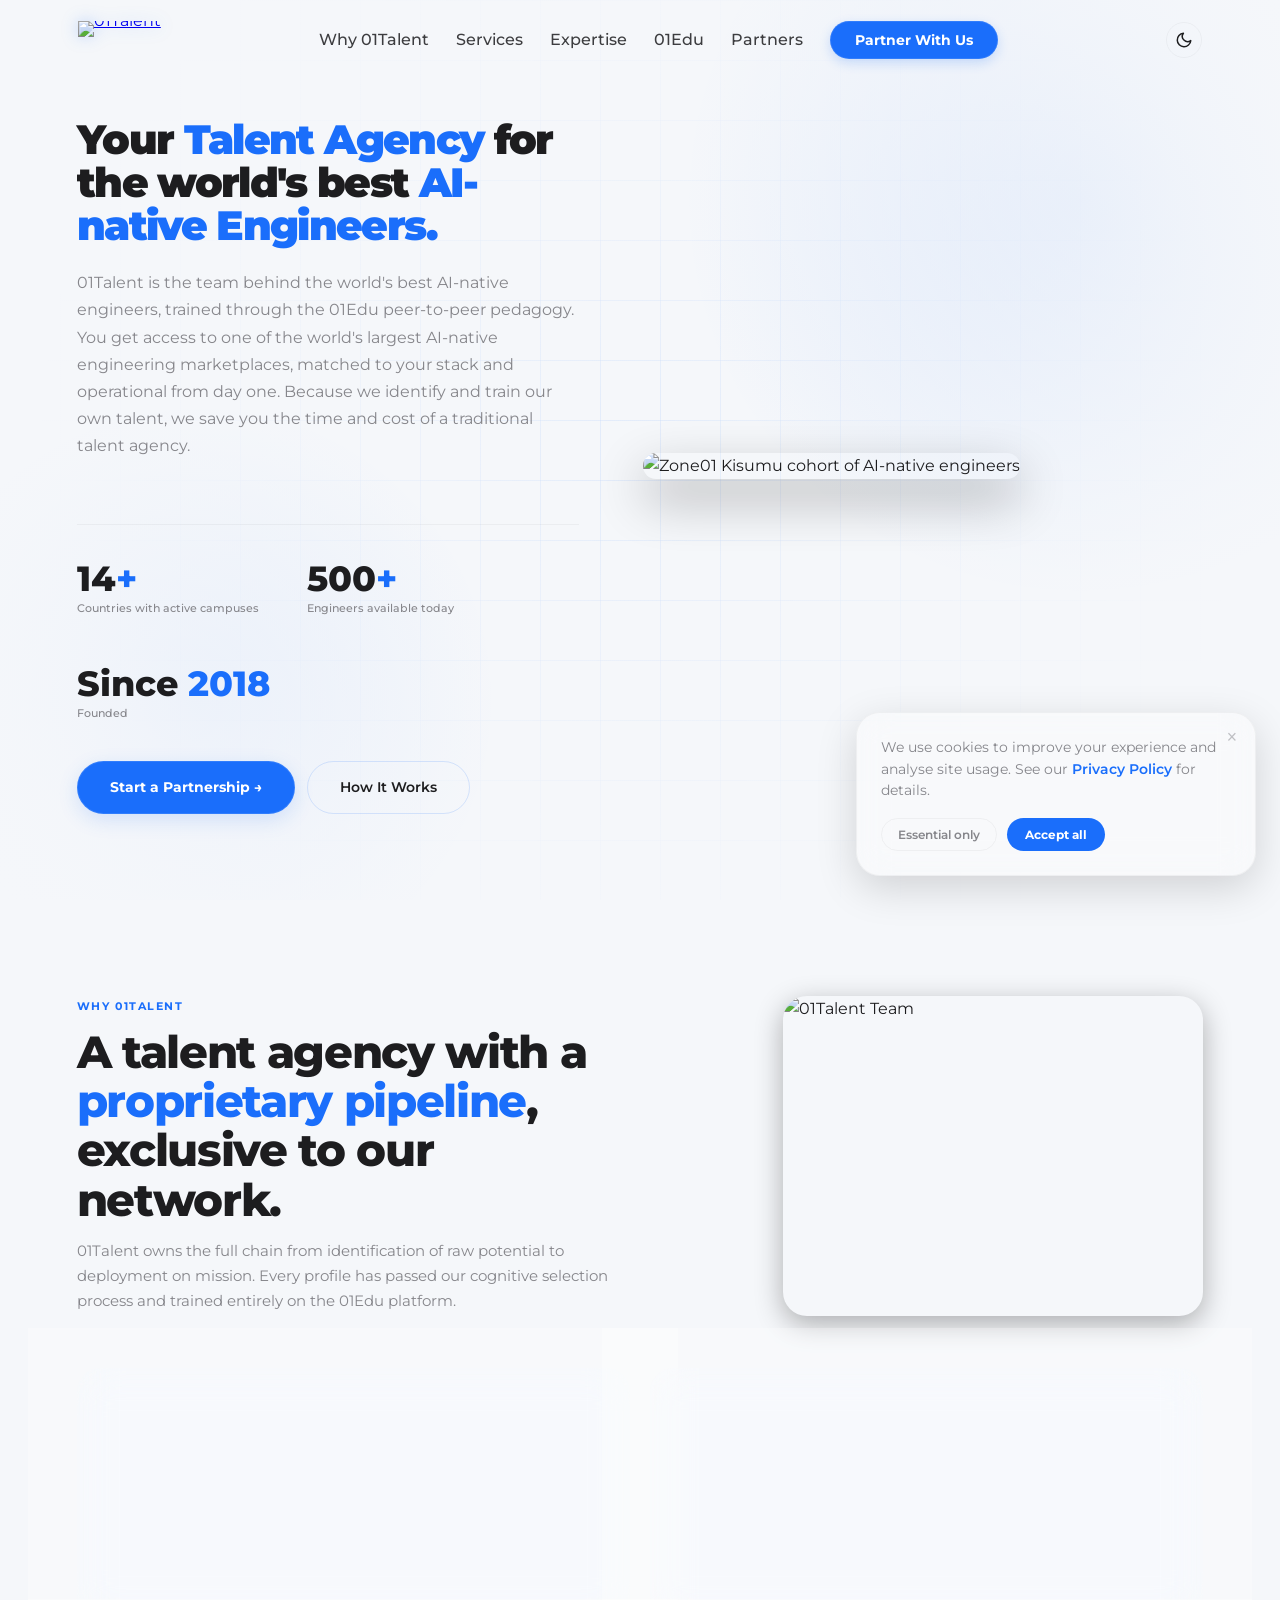
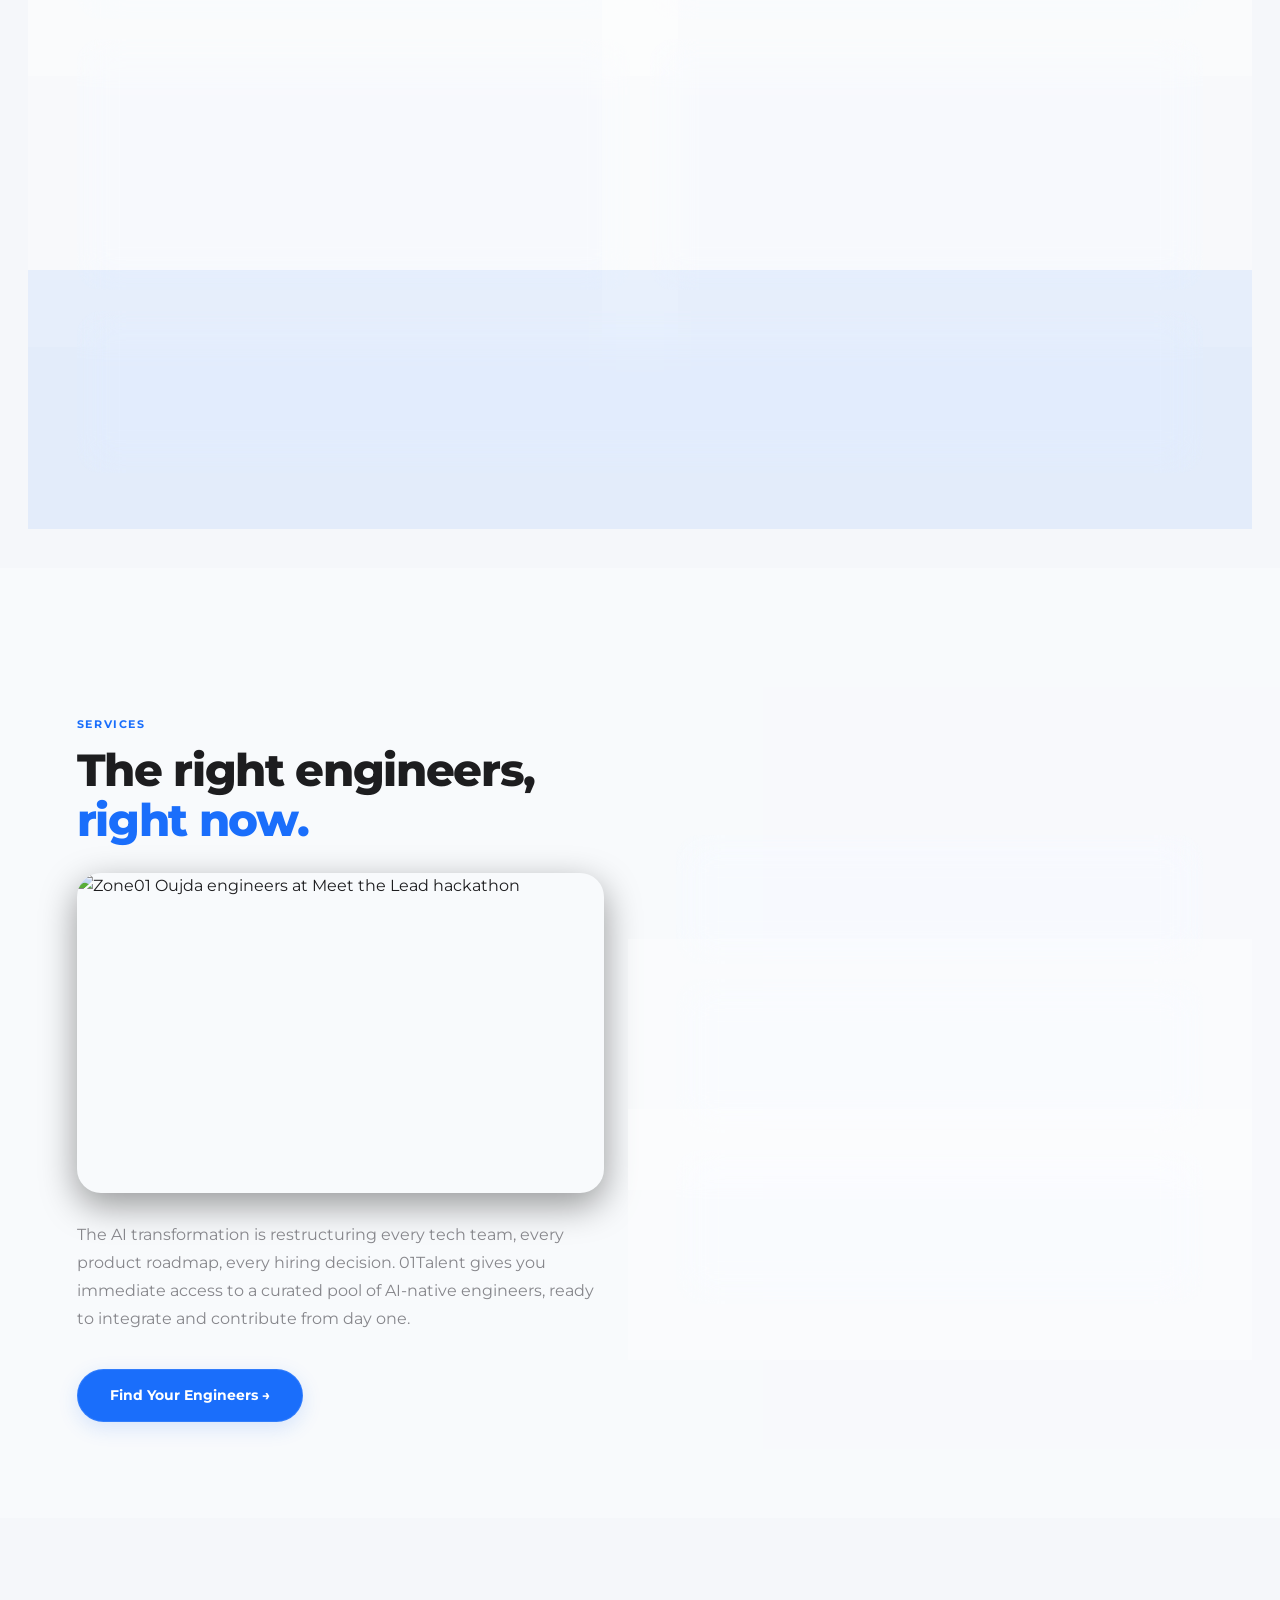
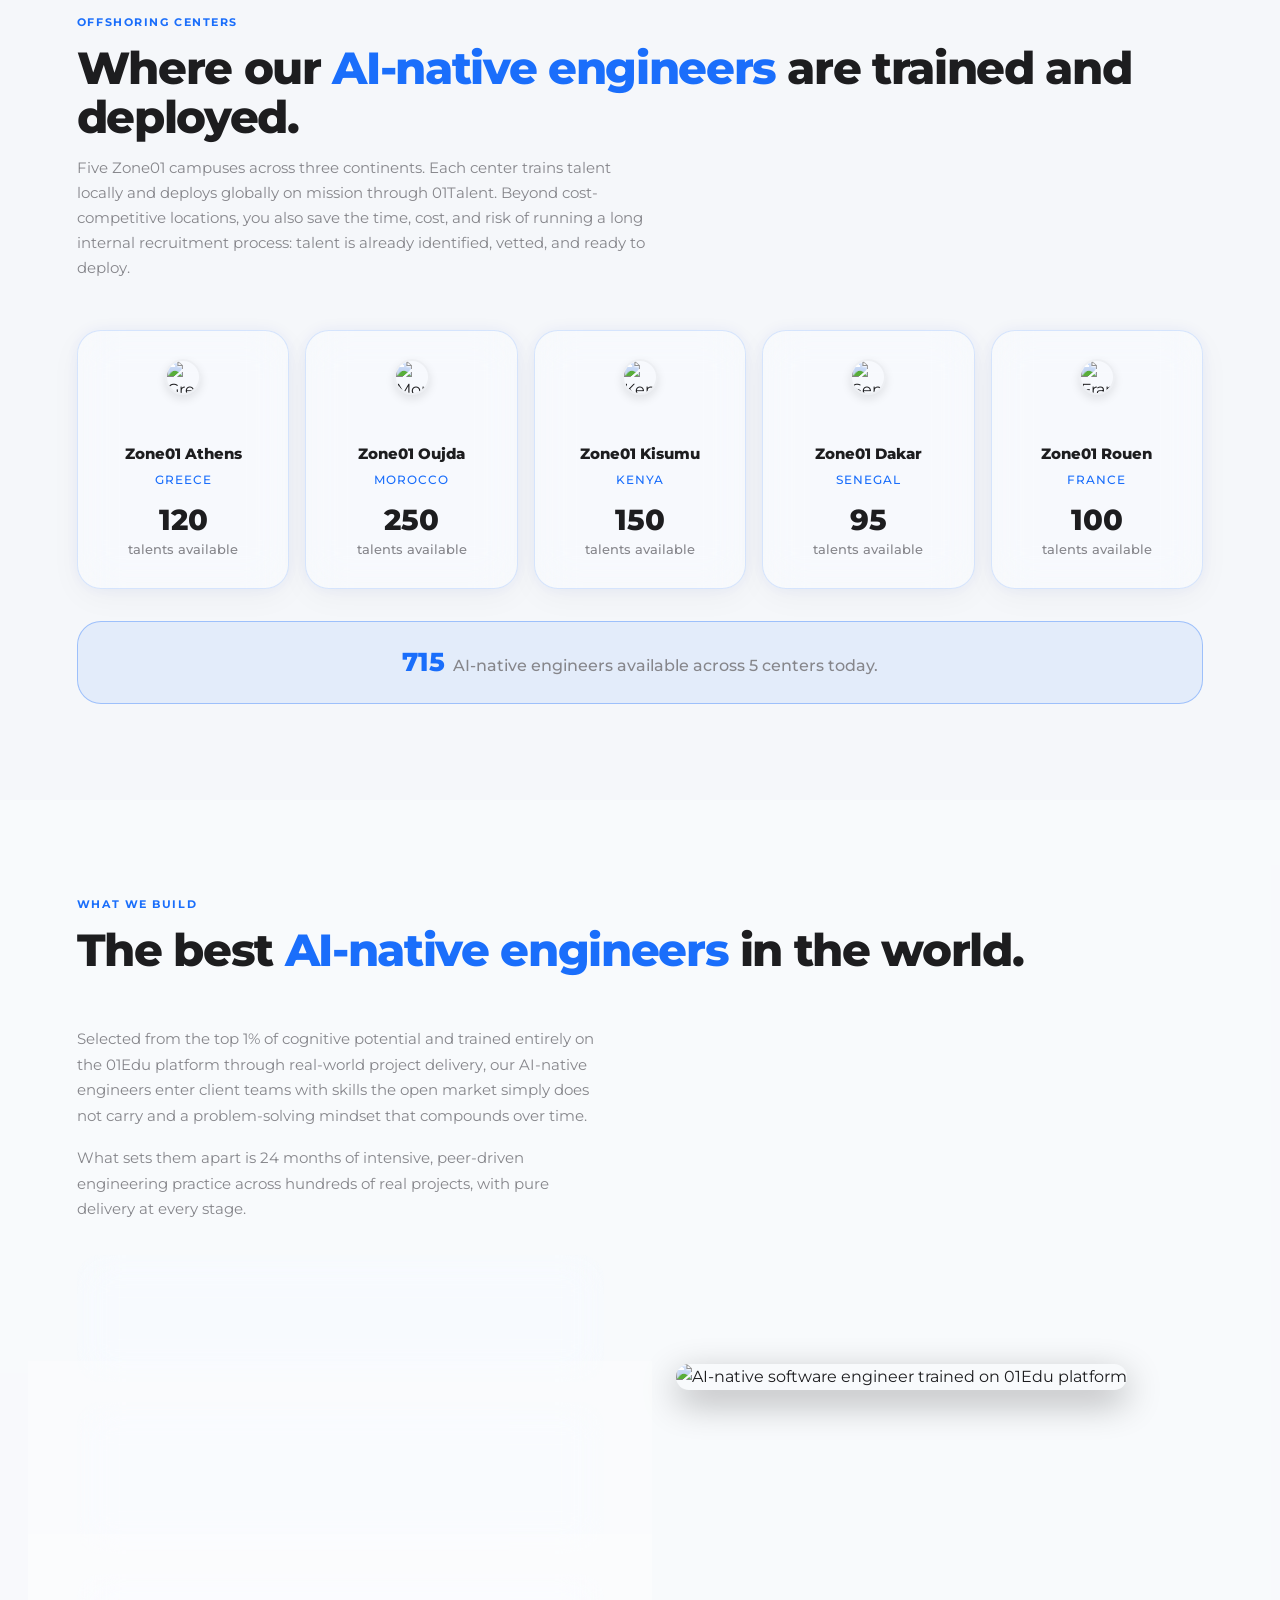
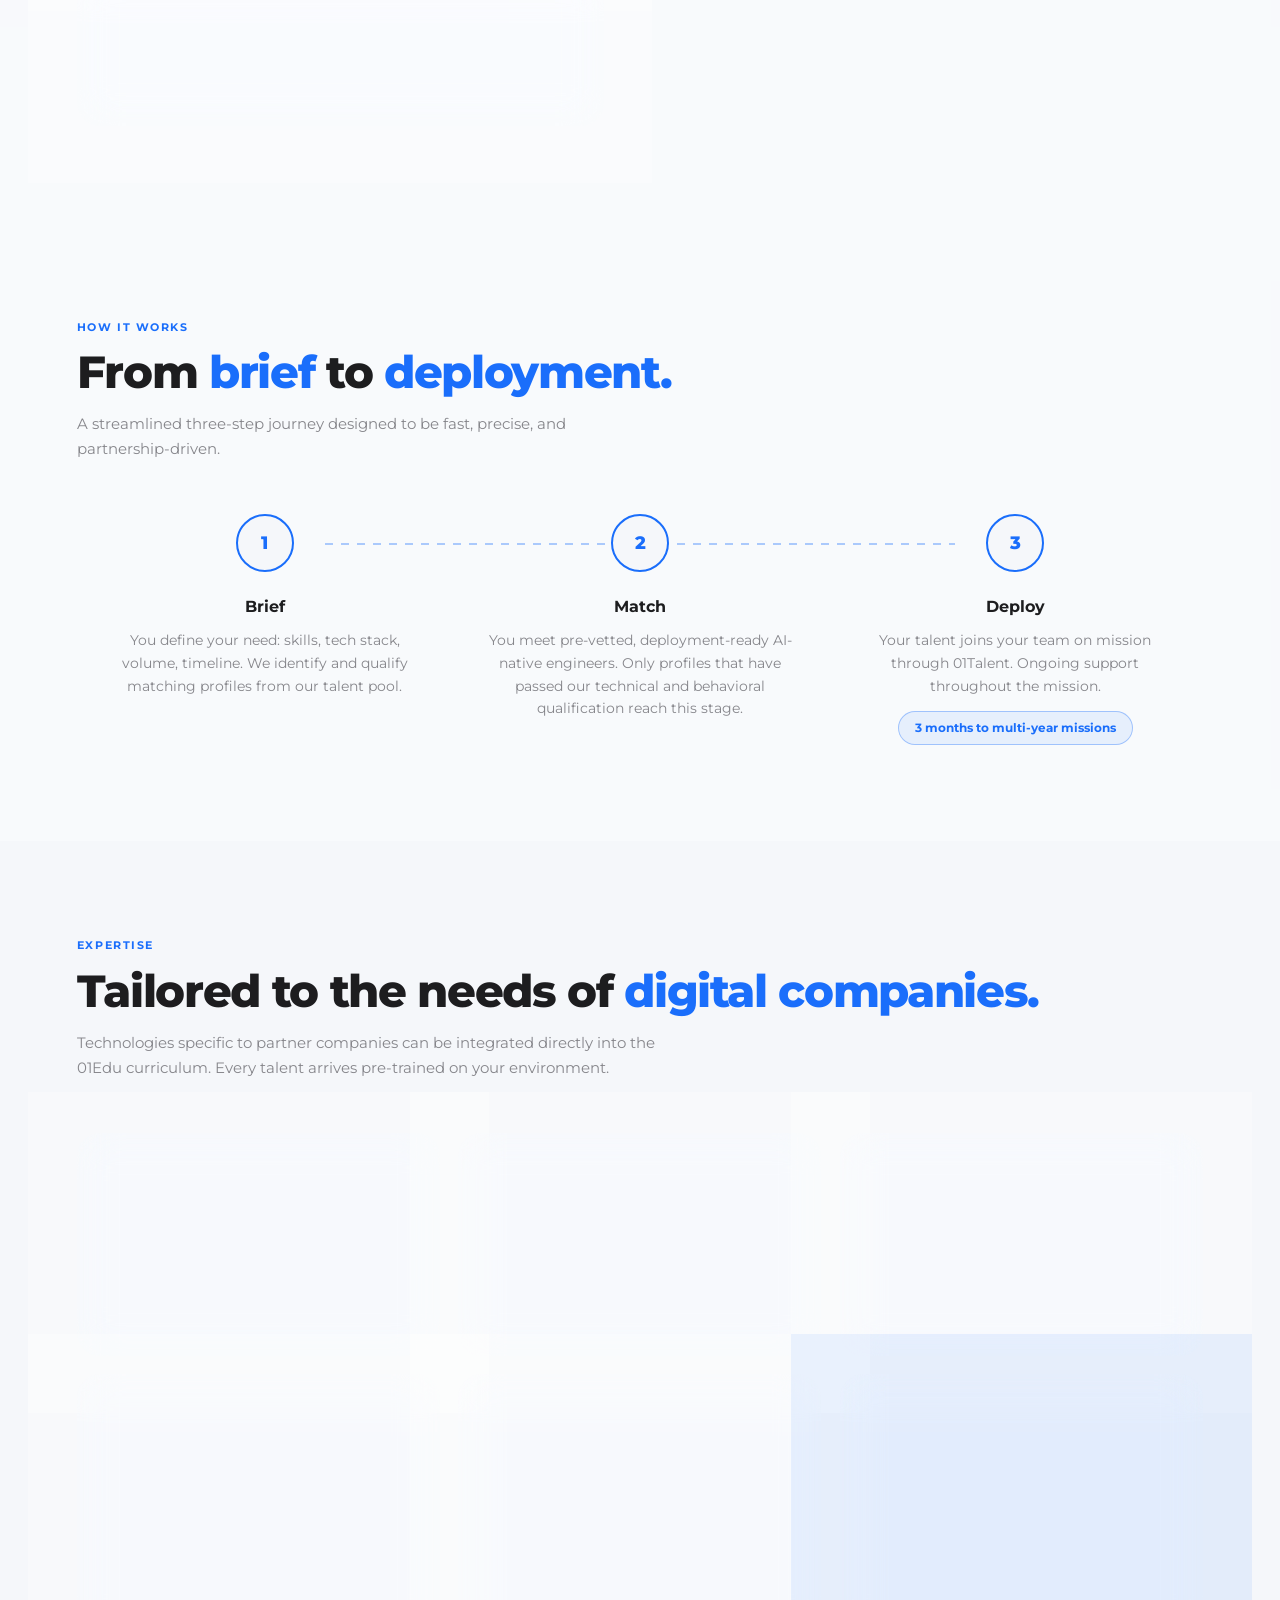
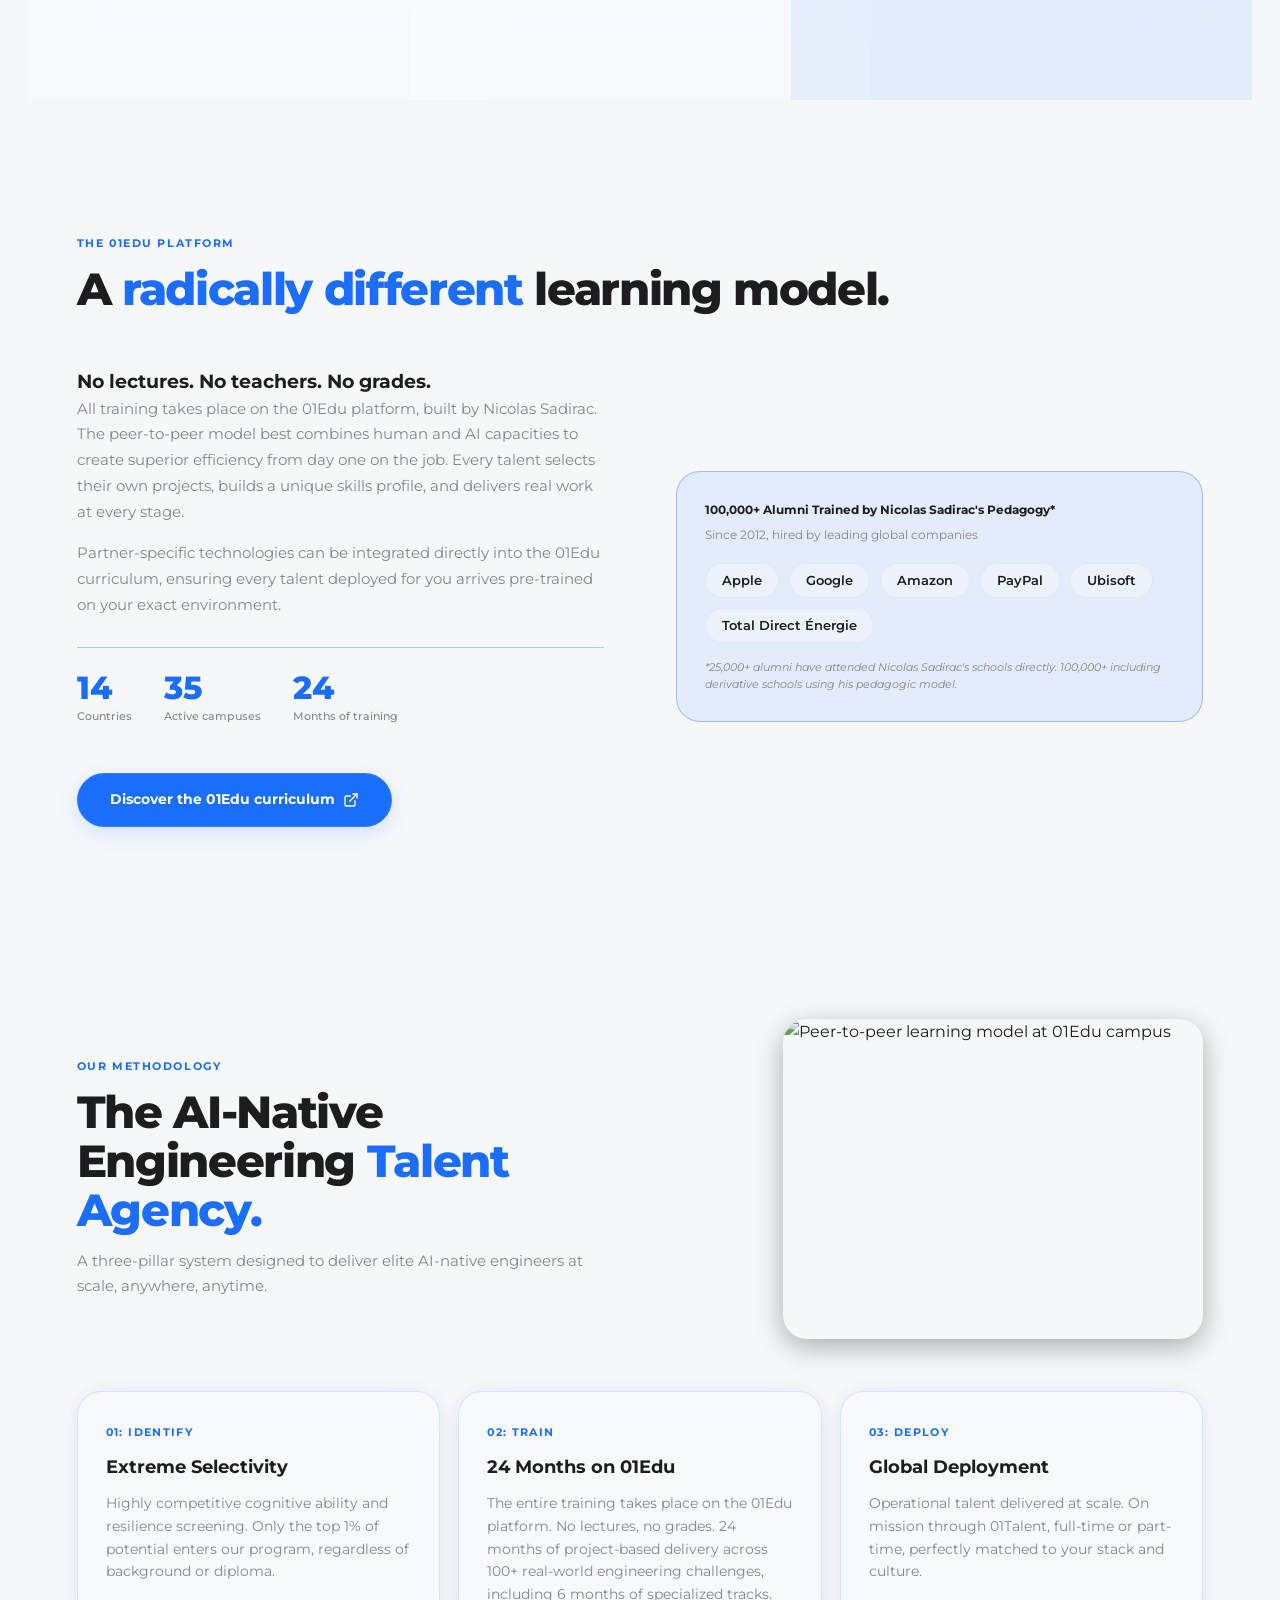
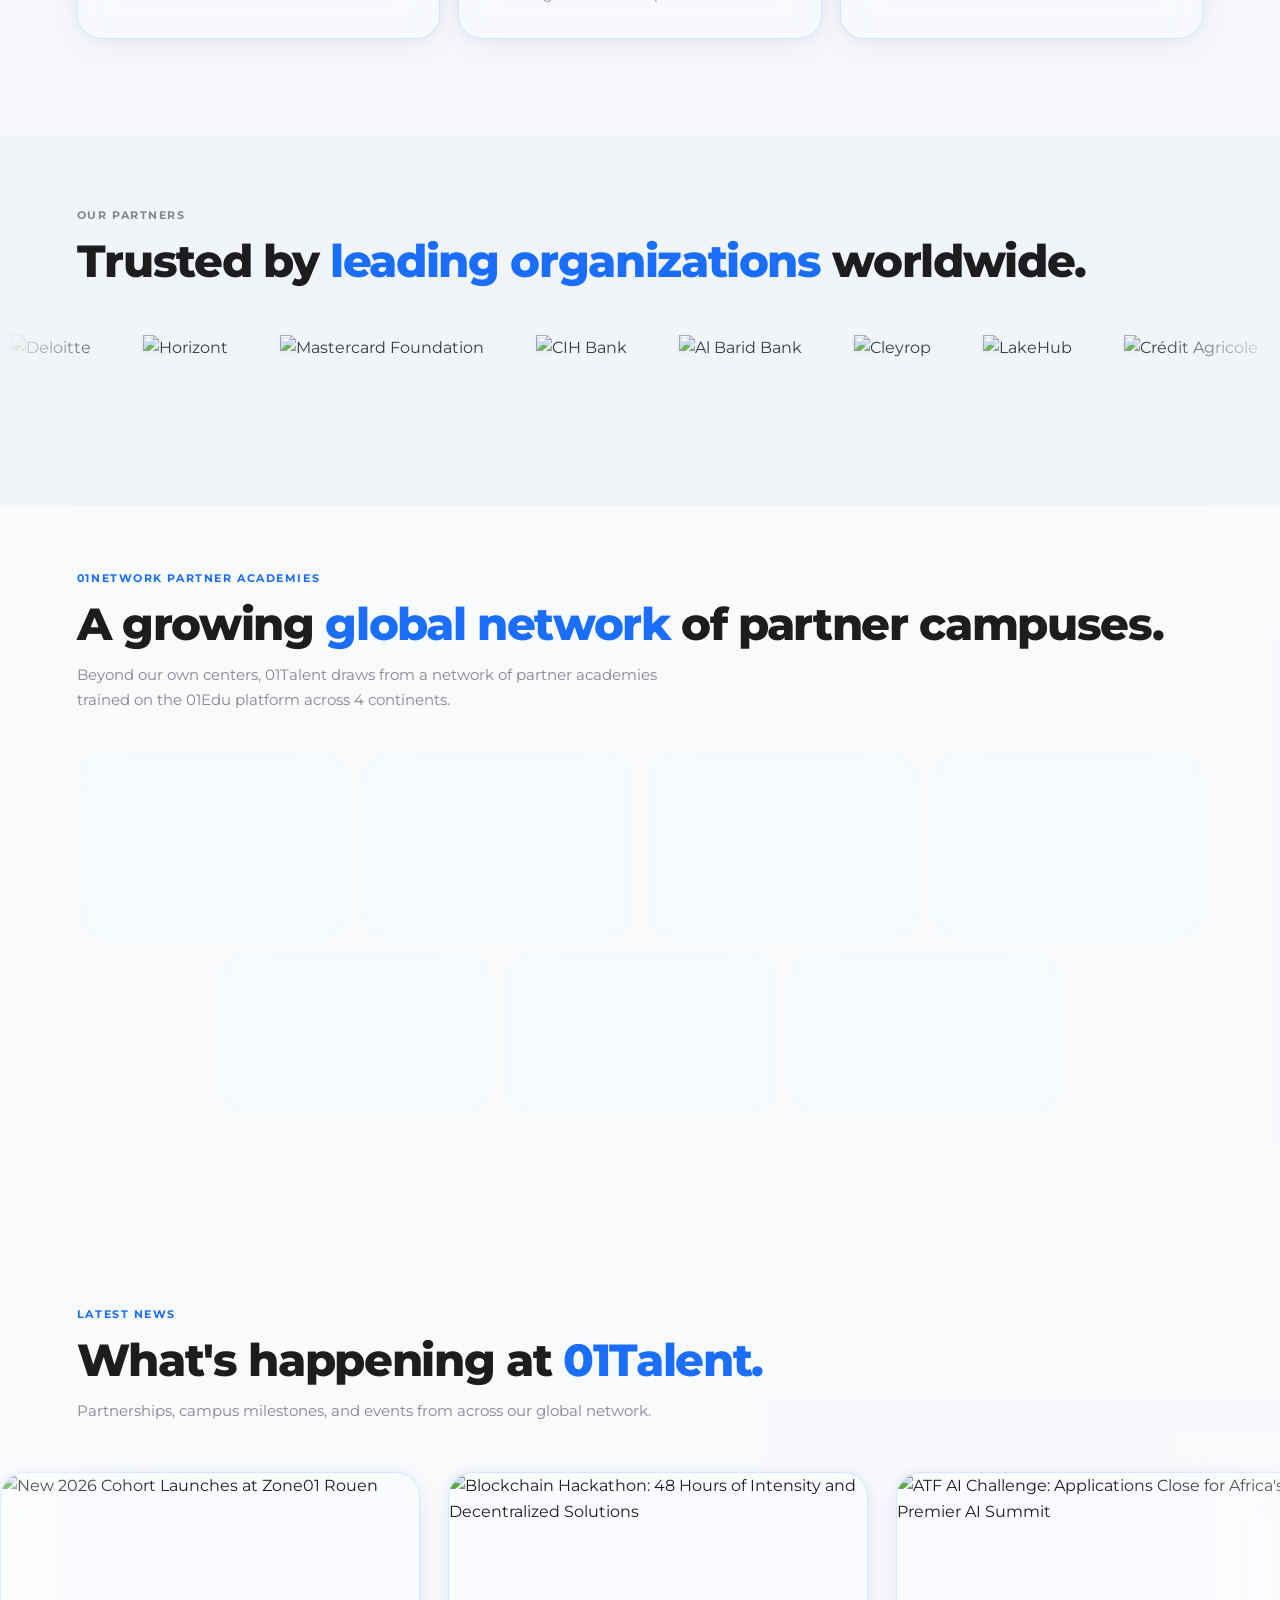
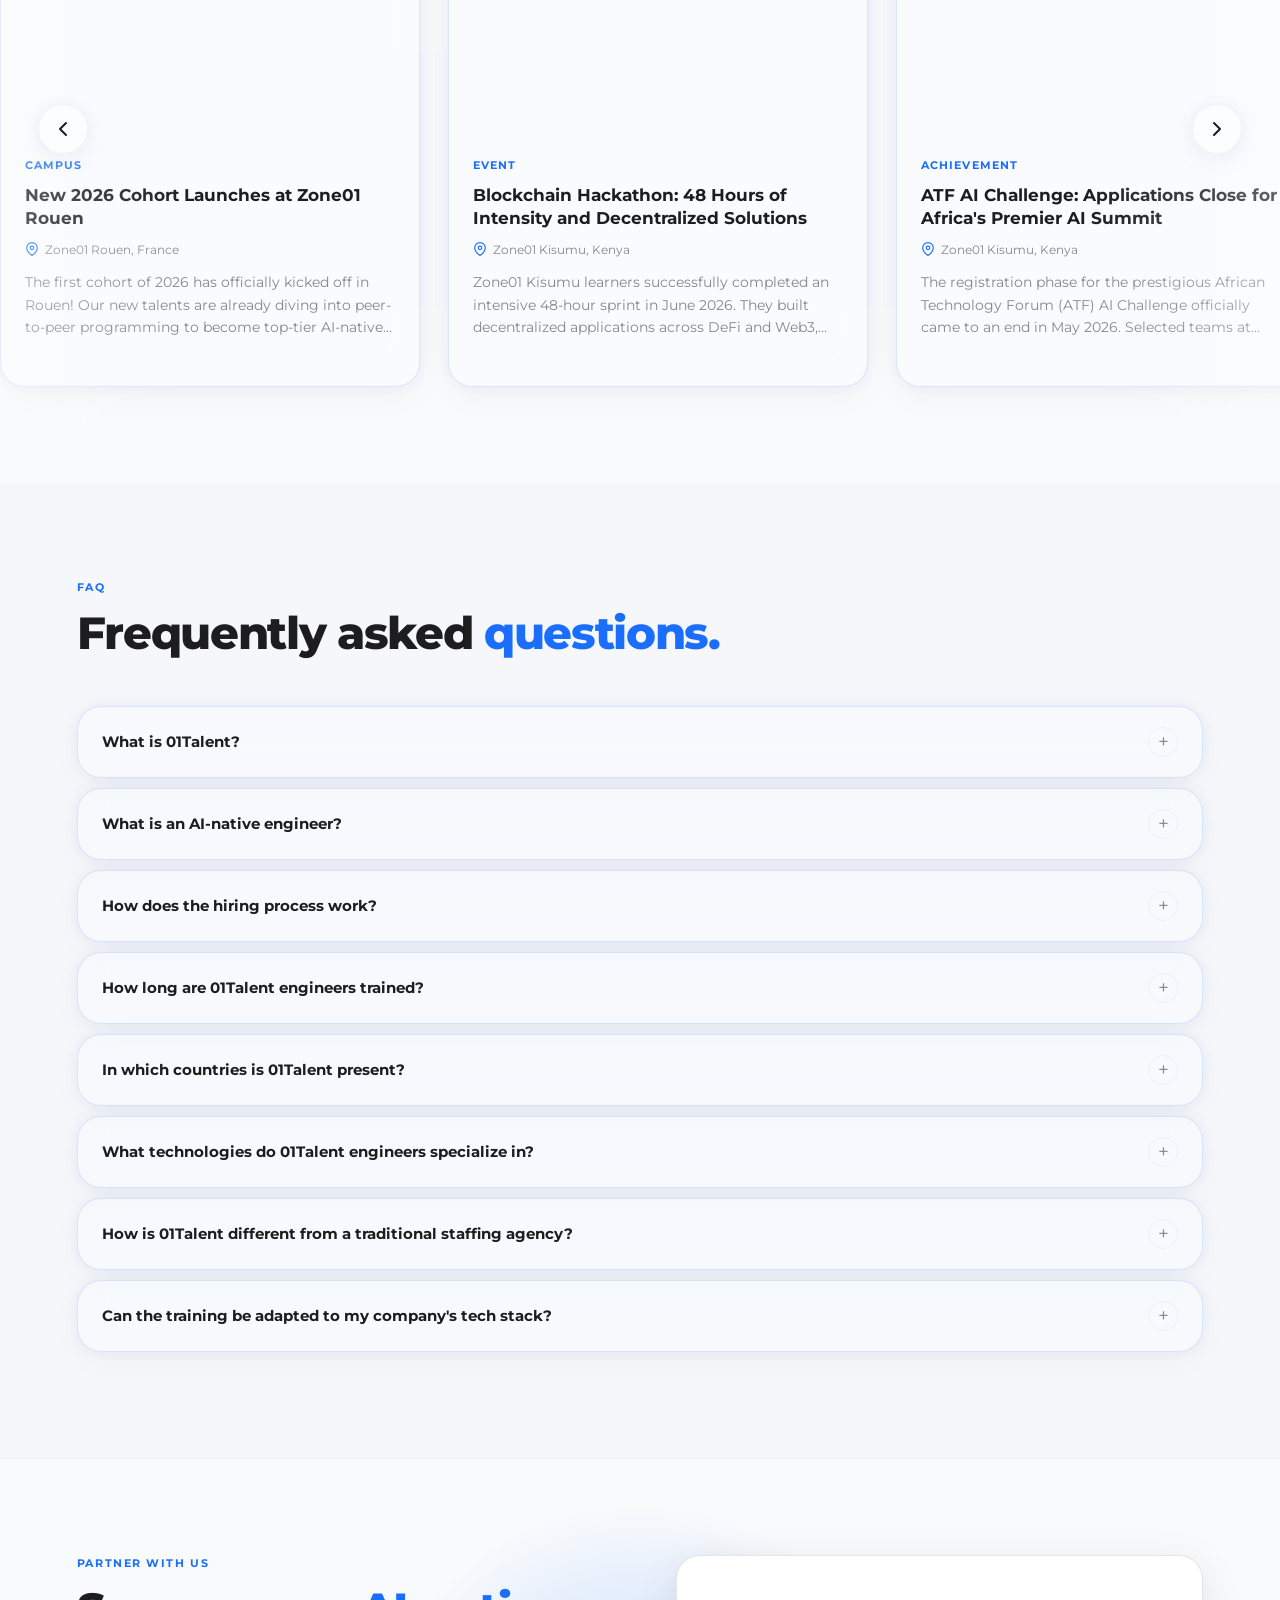
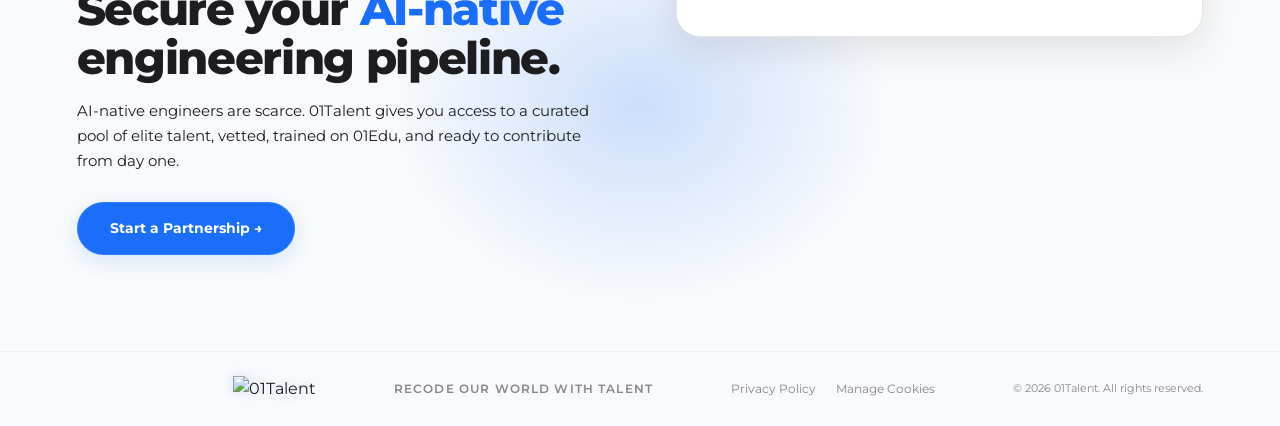
==== index.html @ dc7c4d06 "fix(codebase): ui improvements" ====
<!doctype html>
<html lang="en">
  <head>
    <meta charset="UTF-8" />
    <meta name="viewport" content="width=device-width, initial-scale=1.0" />
    <title>01Talent: International AI-Native Engineering Talent Agency</title>
    <link rel="dns-prefetch" href="https://fonts.googleapis.com" />
    <link rel="dns-prefetch" href="https://fonts.gstatic.com" />
    <link rel="dns-prefetch" href="https://cdn.jsdelivr.net" />
    <link rel="dns-prefetch" href="https://cdnjs.cloudflare.com" />

    <meta
      name="description"
      content="01Talent connects digital companies with the world's best AI-native engineers. Trained on 01Edu across 14+ countries, 500+ engineers available today. Hire top tech talent from day one."
    />
    <meta name="robots" content="index, follow" />

    <link rel="canonical" href="https://www.01talent.com/" />

    <link rel="icon" href="images/favicon/favicon.ico" sizes="any" />
    <link
      rel="icon"
      type="image/avif"
      href="images/favicon/favicon-32x32.avif"
    />
    <link
      rel="icon"
      type="image/webp"
      href="images/favicon/favicon-32x32.webp"
    />
    <link rel="icon" type="image/png" href="images/favicon/favicon-32x32.png" />
    <link rel="apple-touch-icon" href="images/favicon/apple-touch-icon.png" />

    <meta property="og:type" content="website" />
    <meta property="og:url" content="https://www.01talent.com/" />
    <meta
      property="og:title"
      content="01Talent: International AI-Native Engineering Talent Agency"
    />
    <meta
      property="og:description"
      content="Access a curated pool of 500+ AI-native engineers, trained on 01Edu across 14+ countries. Operational from day one."
    />
    <meta
      property="og:image"
      content="https://www.01talent.com/images/logo.png"
    />
    <meta property="og:image:width" content="1200" />
    <meta property="og:image:height" content="630" />
    <meta property="og:site_name" content="01Talent" />
    <meta property="og:locale" content="en_US" />

    <meta name="twitter:card" content="summary_large_image" />
    <meta
      name="twitter:title"
      content="01Talent: International AI-Native Engineering Talent Agency"
    />
    <meta
      name="twitter:description"
      content="Access a curated pool of 500+ AI-native engineers, trained on 01Edu across 14+ countries. Operational from day one."
    />
    <meta
      name="twitter:image"
      content="https://www.01talent.com/images/logo.png"
    />

    <script type="application/ld+json">
      {
        "@context": "https://schema.org",
        "@type": "Organization",
        "name": "01Talent",
        "url": "https://www.01talent.com",
        "logo": "https://www.01talent.com/images/logo.png",
        "description": "International talent agency and marketplace connecting digital companies with AI-native engineers trained on the 01Edu platform.",
        "foundingDate": "2018",
        "areaServed": "Worldwide",
        "sameAs": [],
        "offers": {
          "@type": "Service",
          "name": "AI-Native Engineering Talent",
          "description": "Hire vetted AI-native engineers across 14+ countries, available on mission and matched to your stack."
        }
      }
    </script>
    <link rel="preconnect" href="https://fonts.googleapis.com" />
    <link
      href="https://fonts.googleapis.com/css2?family=Montserrat:wght@300;400;500;600;700;800;900&display=swap"
      rel="stylesheet"
    />

    <link rel="stylesheet" href="css/main.css" />

    <script
      charset="utf-8"
      type="text/javascript"
      src="//js-eu1.hsforms.net/forms/embed/v2.js"
      defer
    ></script>

    <script src="js/main.js" defer></script>
    <script>
      (function () {
        const theme = localStorage.getItem("theme") || "light";
        document.documentElement.setAttribute("data-theme", theme);
      })();
    </script>
  </head>
  <body id="top">
    <nav>
      <div class="logo">
        <a href="#top">
          <picture class="logo-light">
            <source srcset="images/logo.avif" type="image/avif" />
            <source srcset="images/logo.webp" type="image/webp" />
            <img src="images/logo.png" alt="01Talent" data-no-lightbox />
          </picture>
          <picture class="logo-dark">
            <source srcset="images/logo_white.avif" type="image/avif" />
            <source srcset="images/logo_white.webp" type="image/webp" />
            <img src="images/logo_white.png" alt="01Talent" data-no-lightbox />
          </picture>
        </a>
      </div>
      <ul>
        <li><a href="#why">Why 01Talent</a></li>
        <li><a href="#hire">Services</a></li>
        <li><a href="#expertise">Expertise</a></li>
        <li><a href="#platform">01Edu</a></li>
        <li><a href="#partners">Partners</a></li>
        <li><a href="#cta" class="nav-cta">Partner With Us</a></li>
      </ul>
      <div class="nav-controls">
        <button
          id="themeToggle"
          class="theme-toggle"
          aria-label="Toggle dark mode"
        >
          <svg
            class="moon-icon"
            viewBox="0 0 24 24"
            fill="none"
            stroke="currentColor"
            stroke-width="2"
            stroke-linecap="round"
            stroke-linejoin="round"
          >
            <path d="M21 12.79A9 9 0 1 1 11.21 3 7 7 0 0 0 21 12.79z"></path>
          </svg>
          <svg
            class="sun-icon"
            viewBox="0 0 24 24"
            fill="none"
            stroke="currentColor"
            stroke-width="2"
            stroke-linecap="round"
            stroke-linejoin="round"
          >
            <circle cx="12" cy="12" r="5"></circle>
            <line x1="12" y1="1" x2="12" y2="3"></line>
            <line x1="12" y1="21" x2="12" y2="23"></line>
            <line x1="4.22" y1="4.22" x2="5.64" y2="5.64"></line>
            <line x1="18.36" y1="18.36" x2="19.78" y2="19.78"></line>
            <line x1="1" y1="12" x2="3" y2="12"></line>
            <line x1="21" y1="12" x2="23" y2="12"></line>
            <line x1="4.22" y1="19.78" x2="5.64" y2="18.36"></line>
            <line x1="18.36" y1="5.64" x2="19.78" y2="4.22"></line>
          </svg>
        </button>
        <button
          class="hamburger"
          id="hamburger"
          aria-label="Menu"
          aria-expanded="false"
        >
          <span></span><span></span><span></span>
        </button>
      </div>
    </nav>

    <div class="mobile-menu" id="mobileMenu">
      <a href="#why" class="mobile-link">Why 01Talent</a>
      <a href="#hire" class="mobile-link">Services</a>
      <a href="#expertise" class="mobile-link">Expertise</a>
      <a href="#platform" class="mobile-link">01Edu</a>
      <a href="#partners" class="mobile-link">Partners</a>
      <a href="#cta" class="nav-cta mobile-link">Partner With Us</a>
    </div>

    <section id="hero">
      <div class="hero-grid"></div>
      <div class="hero-blob"></div>
      <div class="hero-blob-2"></div>
      <div class="hero-inner">
        <div class="hero-text">
          <h1 class="marketplace-headline">
            Your <em>Talent Agency</em> for the world's best
            <em>AI-native Engineers.</em>
          </h1>
          <div class="hero-photo-mobile">
            <picture>
              <source srcset="images/hero-kisumu.avif" type="image/avif" />
              <source srcset="images/hero-kisumu.webp" type="image/webp" />
              <img
                src="images/hero-kisumu.jpg"
                alt="Zone01 Kisumu cohort of AI-native engineers"
              />
            </picture>
          </div>
          <p class="hero-sub">
            01Talent is the team behind the world's best AI-native engineers,
            trained through the 01Edu peer-to-peer pedagogy. You get access to
            one of the world's largest AI-native engineering marketplaces,
            matched to your stack and operational from day one. Because we
            identify and train our own talent, we save you the time and cost of
            a traditional talent agency.
          </p>
          <div class="hero-stats">
            <div>
              <div class="stat-num">14<span>+</span></div>
              <div class="stat-label">Countries with active campuses</div>
            </div>
            <div>
              <div class="stat-num">500<span>+</span></div>
              <div class="stat-label">Engineers available today</div>
            </div>
            <div>
              <div class="stat-num">Since <span>2018</span></div>
              <div class="stat-label">Founded</div>
            </div>
          </div>
          <div class="hero-actions">
            <a href="#cta" class="btn-primary">Start a Partnership →</a>
            <a href="#methodology" class="btn-ghost">How It Works</a>
          </div>
        </div>
        <div class="hero-photo-wrap">
          <picture>
            <source srcset="images/hero-kisumu.avif" type="image/avif" />
            <source srcset="images/hero-kisumu.webp" type="image/webp" />
            <img
              src="images/hero-kisumu.jpg"
              alt="Zone01 Kisumu cohort of AI-native engineers"
            />
          </picture>
        </div>
      </div>
    </section>

    <section id="why">
      <div class="why-intro">
        <div class="why-intro-text">
          <div class="section-label">Why 01Talent</div>
          <h2>
            A talent agency with a <em>proprietary pipeline</em>, exclusive to
            our network.
          </h2>
          <p class="section-sub">
            01Talent owns the full chain from identification of raw potential to
            deployment on mission. Every profile has passed our cognitive
            selection process and trained entirely on the 01Edu platform.
          </p>
        </div>
        <picture>
          <source srcset="images/team-photo.avif" type="image/avif" />
          <source srcset="images/team-photo.webp" type="image/webp" />
          <img src="images/team-photo.jpg" alt="01Talent Team" />
        </picture>
      </div>
      <div class="why-grid reveal">
        <div class="card">
          <div class="why-num">01</div>
          <div class="card-title">An Exclusive Talent Pool</div>
          <div class="card-desc">
            Our AI-native engineers are selected, trained on 01Edu, and deployed
            through 01Talent. You access profiles that the open market simply
            cannot provide.
          </div>
        </div>
        <div class="card">
          <div class="why-num">02</div>
          <div class="card-title">Selection That Outperforms Credentials</div>
          <div class="card-desc">
            Built on 01Edu's cognitive selection model, we identify top
            potential regardless of academic background. The result is a pool of
            AI-native engineers overlooked by traditional hiring and now among
            the best in their field.
          </div>
        </div>
        <div class="card">
          <div class="why-num">03</div>
          <div class="card-title">Global Reach, Immediate Availability</div>
          <div class="card-desc">
            Access to one of the world's largest AI-native engineering
            marketplaces: 500+ engineers available across 14+ countries.
            Full-time or part-time, on mission through 01Talent, matched to your
            specific stack and organizational goals.
          </div>
        </div>
        <div class="card">
          <div class="why-num">04</div>
          <div class="card-title">Zero Ramp-Up Time</div>
          <div class="card-desc">
            Every talent arrives deployment-ready with 24 months of hands-on
            engineering experience, built entirely on 01Edu. Your teams are
            reinforced immediately with professionals who deliver from day one.
          </div>
        </div>
        <div class="card card-highlight why-card-5">
          <div class="why-num">05</div>
          <div class="why-card-text">
            <div class="card-title">A Human Talent Manager by Your Side</div>
            <div class="card-desc">
              Every engineer on mission is coached and followed by a dedicated,
              human Talent Manager, who supports their career progression and
              performance throughout the engagement. That ongoing relationship
              is what guarantees professionalism on your team.
            </div>
          </div>
        </div>
      </div>
    </section>

    <section id="hire">
      <div class="hire-inner reveal">
        <div>
          <div class="section-label">Services</div>
          <h2>The right engineers, <em>right now.</em></h2>
          <picture>
            <source srcset="images/hackathon-oujda.avif" type="image/avif" />
            <source srcset="images/hackathon-oujda.webp" type="image/webp" />
            <img
              src="images/hackathon-oujda.jpg"
              alt="Zone01 Oujda engineers at Meet the Lead hackathon"
              loading="lazy"
            />
          </picture>
          <p class="hire-lead">
            The AI transformation is restructuring every tech team, every
            product roadmap, every hiring decision. 01Talent gives you immediate
            access to a curated pool of AI-native engineers, ready to integrate
            and contribute from day one.
          </p>
          <a href="#cta" class="btn-primary">Find Your Engineers →</a>
        </div>
        <div class="scenario-grid">
          <div class="scenario">
            <div class="scenario-dot"></div>
            <div class="scenario-text">
              <strong>Reinforce an Existing Team</strong
              ><span
                >You need specific AI-native profiles to accelerate a product or
                close a skill gap. We match and deploy the right talent within
                days.</span
              >
            </div>
          </div>
          <div class="scenario">
            <div class="scenario-dot"></div>
            <div class="scenario-text">
              <strong>Build a New Capability</strong
              ><span
                >You are entering a new technical domain: AI, blockchain, data
                infrastructure. We provide engineers who have already built in
                that space.</span
              >
            </div>
          </div>
          <div class="scenario">
            <div class="scenario-dot"></div>
            <div class="scenario-text">
              <strong>Scale on Demand</strong
              ><span
                >Your roadmap grows faster than your headcount. We supply vetted
                AI-native engineers on flexible missions so you scale with speed
                and flexibility.</span
              >
            </div>
          </div>
        </div>
      </div>
    </section>

    <section id="centers">
      <div class="section-label">Offshoring Centers</div>
      <h2>Where our <em>AI-native engineers</em> are trained and deployed.</h2>
      <p class="section-sub">
        Five Zone01 campuses across three continents. Each center trains talent
        locally and deploys globally on mission through 01Talent. Beyond
        cost-competitive locations, you also save the time, cost, and risk of
        running a long internal recruitment process: talent is already
        identified, vetted, and ready to deploy.
      </p>
      <div class="centers-grid reveal">
        <div class="center-card">
          <div class="center-flag">
            <img
              src="https://cdnjs.cloudflare.com/ajax/libs/flag-icons/6.6.6/flags/4x3/gr.svg"
              alt="Greece flag"
              class="modern-flag"
            />
          </div>
          <div class="center-name">Zone01 Athens</div>
          <div class="center-country">Greece</div>
          <div class="center-stat"><span>120</span>talents available</div>
        </div>
        <div class="center-card">
          <div class="center-flag">
            <img
              src="https://cdnjs.cloudflare.com/ajax/libs/flag-icons/6.6.6/flags/4x3/ma.svg"
              alt="Morocco flag"
              class="modern-flag"
            />
          </div>
          <div class="center-name">Zone01 Oujda</div>
          <div class="center-country">Morocco</div>
          <div class="center-stat"><span>250</span>talents available</div>
        </div>
        <div class="center-card">
          <div class="center-flag">
            <img
              src="https://cdnjs.cloudflare.com/ajax/libs/flag-icons/6.6.6/flags/4x3/ke.svg"
              alt="Kenya flag"
              class="modern-flag"
            />
          </div>
          <div class="center-name">Zone01 Kisumu</div>
          <div class="center-country">Kenya</div>
          <div class="center-stat"><span>150</span>talents available</div>
        </div>
        <div class="center-card">
          <div class="center-flag">
            <img
              src="https://cdnjs.cloudflare.com/ajax/libs/flag-icons/6.6.6/flags/4x3/sn.svg"
              alt="Senegal flag"
              class="modern-flag"
            />
          </div>
          <div class="center-name">Zone01 Dakar</div>
          <div class="center-country">Senegal</div>
          <div class="center-stat"><span>95</span>talents available</div>
        </div>
        <div class="center-card">
          <div class="center-flag">
            <img
              src="https://cdnjs.cloudflare.com/ajax/libs/flag-icons/6.6.6/flags/4x3/fr.svg"
              alt="France flag"
              class="modern-flag"
            />
          </div>
          <div class="center-name">Zone01 Rouen</div>
          <div class="center-country">France</div>
          <div class="center-stat"><span>100</span>talents available</div>
        </div>
      </div>
      <div class="centers-total reveal">
        <span>715</span>AI-native engineers available across 5 centers today.
      </div>
    </section>

    <section id="what-we-build">
      <div class="section-label">What We Build</div>
      <h2>The best <em>AI-native engineers</em> in the world.</h2>
      <div class="build-mobile-img">
        <picture>
          <source srcset="images/student-platform.avif" type="image/avif" />
          <source srcset="images/student-platform.webp" type="image/webp" />
          <img
            src="images/student-platform.jpg"
            alt="AI-native software engineer trained on 01Edu platform"
            loading="lazy"
          />
        </picture>
      </div>
      <div class="build-inner reveal">
        <div class="build-text">
          <p>
            Selected from the top 1% of cognitive potential and trained entirely
            on the 01Edu platform through real-world project delivery, our
            AI-native engineers enter client teams with skills the open market
            simply does not carry and a problem-solving mindset that compounds
            over time.
          </p>
          <p>
            What sets them apart is 24 months of intensive, peer-driven
            engineering practice across hundreds of real projects, with pure
            delivery at every stage.
          </p>
          <div class="build-qualities">
            <div class="quality-item">
              <strong>AI-Native Mindset</strong
              ><span
                >Built with AI at the core from day one. Every talent thinks,
                designs, and builds in an AI-first environment as a default, not
                an afterthought.</span
              >
            </div>
            <div class="quality-item">
              <strong>Technical Depth Across Domains</strong
              ><span
                >Proficiency in multiple languages and stacks built through
                depth of practice on 01Edu. Go, Rust, Python, JavaScript, React,
                Docker, PostgreSQL and more.</span
              >
            </div>
            <div class="quality-item">
              <strong>As Strong Solo as in Sync</strong
              ><span
                >24 months of peer-to-peer practice mean every talent has
                shipped real projects, reviewed others' work, and built a track
                record of delivery. They join your team ready to collaborate
                from day one.</span
              >
            </div>
          </div>
        </div>
        <div>
          <picture>
            <source srcset="images/student-platform.avif" type="image/avif" />
            <source srcset="images/student-platform.webp" type="image/webp" />
            <img
              src="images/student-platform.jpg"
              class="build-img"
              alt="AI-native software engineer trained on 01Edu platform"
              loading="lazy"
            />
          </picture>
        </div>
      </div>
    </section>

    <section id="process">
      <div class="section-label">How It Works</div>
      <h2>From <em>brief</em> to <em>deployment.</em></h2>
      <p class="section-sub section-sub-no-margin">
        A streamlined three-step journey designed to be fast, precise, and
        partnership-driven.
      </p>
      <div class="process-steps reveal">
        <div class="step">
          <div class="step-num">1</div>
          <div class="step-title">Brief</div>
          <div class="step-desc">
            You define your need: skills, tech stack, volume, timeline. We
            identify and qualify matching profiles from our talent pool.
          </div>
        </div>
        <div class="step">
          <div class="step-num">2</div>
          <div class="step-title">Match</div>
          <div class="step-desc">
            You meet pre-vetted, deployment-ready AI-native engineers. Only
            profiles that have passed our technical and behavioral qualification
            reach this stage.
          </div>
        </div>
        <div class="step">
          <div class="step-num">3</div>
          <div class="step-title">Deploy</div>
          <div class="step-desc">
            Your talent joins your team on mission through 01Talent. Ongoing
            support throughout the mission.
          </div>
          <div class="mission-duration-badge">
            3 months to multi-year missions
          </div>
        </div>
      </div>
    </section>

    <section id="expertise">
      <div class="section-label">Expertise</div>
      <h2>Tailored to the needs of <em>digital companies.</em></h2>
      <p class="section-sub">
        Technologies specific to partner companies can be integrated directly
        into the 01Edu curriculum. Every talent arrives pre-trained on your
        environment.
      </p>
      <div class="expertise-grid reveal">
        <div class="card">
          <div class="exp-tag">AI · Data · Cyber</div>
          <div class="card-title">AI / Data / Cybersecurity</div>
          <div class="card-desc">
            Intelligent systems, data pipelines, and security engineering built
            for the modern threat landscape.
          </div>
        </div>
        <div class="card">
          <div class="exp-tag">Design · Hardware</div>
          <div class="card-title">UI/UX / IoT / Robotics</div>
          <div class="card-desc">
            User-centered design and connected hardware for products people use
            and trust.
          </div>
        </div>
        <div class="card">
          <div class="exp-tag">Infrastructure</div>
          <div class="card-title">Cloud / Mobile / Web</div>
          <div class="card-desc">
            Full-stack, scalable architectures ready for global-scale
            deployment.
          </div>
        </div>
        <div class="card">
          <div class="exp-tag">Decentralized</div>
          <div class="card-title">Blockchain</div>
          <div class="card-desc">
            Decentralized systems and distributed architectures for
            next-generation applications.
          </div>
        </div>
        <div class="card">
          <div class="exp-tag">Legacy · Critical</div>
          <div class="card-title">Custom Software</div>
          <div class="card-desc">
            Rebuilding and evolving legacy critical systems with modern
            engineering practices and an AI-native approach.
          </div>
        </div>
        <div class="card card-bespoke">
          <div class="exp-tag">Bespoke</div>
          <div class="card-title">Your Stack</div>
          <div class="card-desc">
            Partner-specific technologies integrated directly into the 01Edu
            curriculum. Every talent pre-trained for your exact environment
            before they arrive.
          </div>
        </div>
      </div>
    </section>

    <section id="platform">
      <div class="section-label">The 01Edu Platform</div>
      <h2>A <em>radically different</em> learning model.</h2>
      <div class="platform-inner reveal">
        <div class="platform-text">
          <h3>No lectures. No teachers. No grades.</h3>
          <p>
            All training takes place on the 01Edu platform, built by Nicolas
            Sadirac. The peer-to-peer model best combines human and AI
            capacities to create superior efficiency from day one on the job.
            Every talent selects their own projects, builds a unique skills
            profile, and delivers real work at every stage.
          </p>
          <p>
            Partner-specific technologies can be integrated directly into the
            01Edu curriculum, ensuring every talent deployed for you arrives
            pre-trained on your exact environment.
          </p>
          <div class="edu-stat-row">
            <div>
              <div class="edu-stat-num">14</div>
              <div class="edu-stat-label">Countries</div>
            </div>
            <div>
              <div class="edu-stat-num">35</div>
              <div class="edu-stat-label">Active campuses</div>
            </div>
            <div>
              <div class="edu-stat-num">24</div>
              <div class="edu-stat-label">Months of training</div>
            </div>
          </div>
          <div class="btn-primary-wrap">
            <a
              href="https://01edu.ai"
              target="_blank"
              rel="noopener noreferrer"
              class="btn-primary btn-primary-edu"
              >Discover the 01Edu curriculum
              <svg
                width="16"
                height="16"
                viewBox="0 0 24 24"
                fill="none"
                stroke="currentColor"
                stroke-width="2"
                stroke-linecap="round"
                stroke-linejoin="round"
              >
                <path
                  d="M18 13v6a2 2 0 0 1-2 2H5a2 2 0 0 1-2-2V8a2 2 0 0 1 2-2h6"
                />
                <polyline points="15 3 21 3 21 9" />
                <line x1="10" y1="14" x2="21" y2="3" /></svg
            ></a>
          </div>
        </div>
        <div>
          <div class="alumni-box">
            <div class="alumni-label">
              100,000+ Alumni Trained by Nicolas Sadirac's Pedagogy*
            </div>
            <div class="alumni-sublabel">
              Since 2012, hired by leading global companies
            </div>
            <div class="alumni-logos">
              <span class="alumni-pill">Apple</span
              ><span class="alumni-pill">Google</span
              ><span class="alumni-pill">Amazon</span
              ><span class="alumni-pill">PayPal</span
              ><span class="alumni-pill">Ubisoft</span
              ><span class="alumni-pill">Total Direct Énergie</span>
            </div>
            <p class="footnote">
              *25,000+ alumni have attended Nicolas Sadirac's schools directly.
              100,000+ including derivative schools using his pedagogic model.
            </p>
          </div>
        </div>
      </div>
    </section>

    <section id="methodology">
      <div class="why-intro">
        <div class="why-intro-text">
          <div class="section-label">Our Methodology</div>
          <h2>The AI-Native Engineering <em>Talent Agency.</em></h2>
          <p class="section-sub">
            A three-pillar system designed to deliver elite AI-native engineers
            at scale, anywhere, anytime.
          </p>
        </div>
        <picture>
          <source srcset="images/peer-learning.avif" type="image/avif" />
          <source srcset="images/peer-learning.webp" type="image/webp" />
          <img
            src="images/peer-learning.jpg"
            class="methodology-img"
            alt="Peer-to-peer learning model at 01Edu campus"
            loading="lazy"
          />
        </picture>
      </div>
      <div class="method-grid reveal">
        <div class="method-card">
          <div class="method-step">01: Identify</div>
          <div class="method-title">Extreme Selectivity</div>
          <div class="method-desc">
            Highly competitive cognitive ability and resilience screening. Only
            the top 1% of potential enters our program, regardless of background
            or diploma.
          </div>
        </div>
        <div class="method-card">
          <div class="method-step">02: Train</div>
          <div class="method-title">24 Months on 01Edu</div>
          <div class="method-desc">
            The entire training takes place on the 01Edu platform. No lectures,
            no grades. 24 months of project-based delivery across 100+
            real-world engineering challenges, including 6 months of specialized
            tracks.
          </div>
        </div>
        <div class="method-card">
          <div class="method-step">03: Deploy</div>
          <div class="method-title">Global Deployment</div>
          <div class="method-desc">
            Operational talent delivered at scale. On mission through 01Talent,
            full-time or part-time, perfectly matched to your stack and culture.
          </div>
        </div>
      </div>
    </section>

    <section id="partners">
      <div class="partners-intro">
        <div class="section-label partners-label">Our Partners</div>
        <h2 class="partners-title">
          Trusted by <em>leading organizations</em> worldwide.
        </h2>
      </div>
      <div class="partners-track-wrap">
        <div class="partners-track">
          <div class="partner-logo-item">
            <picture>
              <source
                srcset="images/partners/partner-deloitte.avif"
                type="image/avif"
              />
              <source
                srcset="images/partners/partner-deloitte.webp"
                type="image/webp"
              />
              <img
                src="images/partners/partner-deloitte.png"
                alt="Deloitte"
                title="Deloitte"
              />
            </picture>
          </div>
          <div class="partner-logo-item">
            <picture>
              <source
                srcset="images/partners/partner-horizont.avif"
                type="image/avif"
              />
              <source
                srcset="images/partners/partner-horizont.webp"
                type="image/webp"
              />
              <img
                src="images/partners/partner-horizont.png"
                alt="Horizont"
                title="Horizont"
              />
            </picture>
          </div>
          <div class="partner-logo-item">
            <picture>
              <source
                srcset="images/partners/partner-mastercard-foundation.avif"
                type="image/avif"
              />
              <source
                srcset="images/partners/partner-mastercard-foundation.webp"
                type="image/webp"
              />
              <img
                src="images/partners/partner-mastercard-foundation.png"
                alt="Mastercard Foundation"
                title="Mastercard Foundation"
              />
            </picture>
          </div>
          <div class="partner-logo-item">
            <picture>
              <source
                srcset="images/partners/partner-cih-bank.avif"
                type="image/avif"
              />
              <source
                srcset="images/partners/partner-cih-bank.webp"
                type="image/webp"
              />
              <img
                src="images/partners/partner-cih-bank.png"
                alt="CIH Bank"
                title="CIH Bank"
              />
            </picture>
          </div>
          <div class="partner-logo-item">
            <picture>
              <source
                srcset="images/partners/partner-al-barid-bank.avif"
                type="image/avif"
              />
              <source
                srcset="images/partners/partner-al-barid-bank.webp"
                type="image/webp"
              />
              <img
                src="images/partners/partner-al-barid-bank.png"
                alt="Al Barid Bank"
                title="Al Barid Bank"
              />
            </picture>
          </div>
          <div class="partner-logo-item">
            <picture>
              <source
                srcset="images/partners/partner-cleyrop.avif"
                type="image/avif"
              />
              <source
                srcset="images/partners/partner-cleyrop.webp"
                type="image/webp"
              />
              <img
                src="images/partners/partner-cleyrop.png"
                alt="Cleyrop"
                title="Cleyrop"
              />
            </picture>
          </div>
          <div class="partner-logo-item">
            <picture>
              <source
                srcset="images/partners/partner-lakehub.avif"
                type="image/avif"
              />
              <source
                srcset="images/partners/partner-lakehub.webp"
                type="image/webp"
              />
              <img
                src="images/partners/partner-lakehub.png"
                alt="LakeHub"
                title="LakeHub"
              />
            </picture>
          </div>
          <div class="partner-logo-item">
            <picture>
              <source
                srcset="images/partners/partner-credit-agricole.avif"
                type="image/avif"
              />
              <source
                srcset="images/partners/partner-credit-agricole.webp"
                type="image/webp"
              />
              <img
                src="images/partners/partner-credit-agricole.png"
                alt="Crédit Agricole"
                title="Crédit Agricole"
              />
            </picture>
          </div>
          <div class="partner-logo-item">
            <picture>
              <source
                srcset="images/partners/partner-future-africa.avif"
                type="image/avif"
              />
              <source
                srcset="images/partners/partner-future-africa.webp"
                type="image/webp"
              />
              <img
                src="images/partners/partner-future-africa.png"
                alt="Future Africa"
                title="Future Africa"
              />
            </picture>
          </div>
          <div class="partner-logo-item">
            <picture>
              <source
                srcset="images/partners/partner-smart-africa.avif"
                type="image/avif"
              />
              <source
                srcset="images/partners/partner-smart-africa.webp"
                type="image/webp"
              />
              <img
                src="images/partners/partner-smart-africa.png"
                alt="Smart Africa"
                title="Smart Africa"
              />
            </picture>
          </div>
          <div class="partner-logo-item">
            <picture>
              <source
                srcset="images/partners/partner-royaume-du-maroc.avif"
                type="image/avif"
              />
              <source
                srcset="images/partners/partner-royaume-du-maroc.webp"
                type="image/webp"
              />
              <img
                src="images/partners/partner-royaume-du-maroc.png"
                alt="Royaume du Maroc"
                title="Royaume du Maroc"
              />
            </picture>
          </div>
          <div class="partner-logo-item">
            <picture>
              <source
                srcset="images/partners/partner-council-of-governors-kenya.avif"
                type="image/avif"
              />
              <source
                srcset="images/partners/partner-council-of-governors-kenya.webp"
                type="image/webp"
              />
              <img
                src="images/partners/partner-council-of-governors-kenya.png"
                alt="Council of Governors"
                title="Council of Governors"
              />
            </picture>
          </div>
          <div class="partner-logo-item">
            <picture>
              <source
                srcset="images/partners/partner-region-de-loriental.avif"
                type="image/avif"
              />
              <source
                srcset="images/partners/partner-region-de-loriental.webp"
                type="image/webp"
              />
              <img
                src="images/partners/partner-region-de-loriental.png"
                alt="Région de l'Oriental"
                title="Région de l'Oriental"
              />
            </picture>
          </div>
          <div class="partner-logo-item">
            <picture>
              <source
                srcset="images/partners/partner-ddf.avif"
                type="image/avif"
              />
              <source
                srcset="images/partners/partner-ddf.webp"
                type="image/webp"
              />
              <img
                src="images/partners/partner-ddf.png"
                alt="DDF"
                title="DDF"
              />
            </picture>
          </div>
          <div class="partner-logo-item">
            <picture>
              <source
                srcset="images/partners/partner-founders-forum.avif"
                type="image/avif"
              />
              <source
                srcset="images/partners/partner-founders-forum.webp"
                type="image/webp"
              />
              <img
                src="images/partners/partner-founders-forum.png"
                alt="Founders Forum"
                title="Founders Forum"
              />
            </picture>
          </div>
          <div class="partner-logo-item">
            <picture>
              <source
                srcset="images/partners/partner-cccg.avif"
                type="image/avif"
              />
              <source
                srcset="images/partners/partner-cccg.webp"
                type="image/webp"
              />
              <img
                src="images/partners/partner-cccg.png"
                alt="CGLU Africa"
                title="CGLU Africa"
              />
            </picture>
          </div>

          <div class="partner-logo-item">
            <picture>
              <source
                srcset="images/partners/partner-deloitte.avif"
                type="image/avif"
              />
              <source
                srcset="images/partners/partner-deloitte.webp"
                type="image/webp"
              />
              <img
                src="images/partners/partner-deloitte.png"
                alt="Deloitte"
                title="Deloitte"
              />
            </picture>
          </div>
          <div class="partner-logo-item">
            <picture>
              <source
                srcset="images/partners/partner-horizont.avif"
                type="image/avif"
              />
              <source
                srcset="images/partners/partner-horizont.webp"
                type="image/webp"
              />
              <img
                src="images/partners/partner-horizont.png"
                alt="Horizont"
                title="Horizont"
              />
            </picture>
          </div>
          <div class="partner-logo-item">
            <picture>
              <source
                srcset="images/partners/partner-mastercard-foundation.avif"
                type="image/avif"
              />
              <source
                srcset="images/partners/partner-mastercard-foundation.webp"
                type="image/webp"
              />
              <img
                src="images/partners/partner-mastercard-foundation.png"
                alt="Mastercard Foundation"
                title="Mastercard Foundation"
              />
            </picture>
          </div>
          <div class="partner-logo-item">
            <picture>
              <source
                srcset="images/partners/partner-cih-bank.avif"
                type="image/avif"
              />
              <source
                srcset="images/partners/partner-cih-bank.webp"
                type="image/webp"
              />
              <img
                src="images/partners/partner-cih-bank.png"
                alt="CIH Bank"
                title="CIH Bank"
              />
            </picture>
          </div>
          <div class="partner-logo-item">
            <picture>
              <source
                srcset="images/partners/partner-al-barid-bank.avif"
                type="image/avif"
              />
              <source
                srcset="images/partners/partner-al-barid-bank.webp"
                type="image/webp"
              />
              <img
                src="images/partners/partner-al-barid-bank.png"
                alt="Al Barid Bank"
                title="Al Barid Bank"
              />
            </picture>
          </div>
          <div class="partner-logo-item">
            <picture>
              <source
                srcset="images/partners/partner-cleyrop.avif"
                type="image/avif"
              />
              <source
                srcset="images/partners/partner-cleyrop.webp"
                type="image/webp"
              />
              <img
                src="images/partners/partner-cleyrop.png"
                alt="Cleyrop"
                title="Cleyrop"
              />
            </picture>
          </div>
          <div class="partner-logo-item">
            <picture>
              <source
                srcset="images/partners/partner-lakehub.avif"
                type="image/avif"
              />
              <source
                srcset="images/partners/partner-lakehub.webp"
                type="image/webp"
              />
              <img
                src="images/partners/partner-lakehub.png"
                alt="LakeHub"
                title="LakeHub"
              />
            </picture>
          </div>
          <div class="partner-logo-item">
            <picture>
              <source
                srcset="images/partners/partner-credit-agricole.avif"
                type="image/avif"
              />
              <source
                srcset="images/partners/partner-credit-agricole.webp"
                type="image/webp"
              />
              <img
                src="images/partners/partner-credit-agricole.png"
                alt="Crédit Agricole"
                title="Crédit Agricole"
              />
            </picture>
          </div>
          <div class="partner-logo-item">
            <picture>
              <source
                srcset="images/partners/partner-future-africa.avif"
                type="image/avif"
              />
              <source
                srcset="images/partners/partner-future-africa.webp"
                type="image/webp"
              />
              <img
                src="images/partners/partner-future-africa.png"
                alt="Future Africa"
                title="Future Africa"
              />
            </picture>
          </div>
          <div class="partner-logo-item">
            <picture>
              <source
                srcset="images/partners/partner-smart-africa.avif"
                type="image/avif"
              />
              <source
                srcset="images/partners/partner-smart-africa.webp"
                type="image/webp"
              />
              <img
                src="images/partners/partner-smart-africa.png"
                alt="Smart Africa"
                title="Smart Africa"
              />
            </picture>
          </div>
          <div class="partner-logo-item">
            <picture>
              <source
                srcset="images/partners/partner-royaume-du-maroc.avif"
                type="image/avif"
              />
              <source
                srcset="images/partners/partner-royaume-du-maroc.webp"
                type="image/webp"
              />
              <img
                src="images/partners/partner-royaume-du-maroc.png"
                alt="Royaume du Maroc"
                title="Royaume du Maroc"
              />
            </picture>
          </div>
          <div class="partner-logo-item">
            <picture>
              <source
                srcset="images/partners/partner-council-of-governors-kenya.avif"
                type="image/avif"
              />
              <source
                srcset="images/partners/partner-council-of-governors-kenya.webp"
                type="image/webp"
              />
              <img
                src="images/partners/partner-council-of-governors-kenya.png"
                alt="Council of Governors"
                title="Council of Governors"
              />
            </picture>
          </div>
          <div class="partner-logo-item">
            <picture>
              <source
                srcset="images/partners/partner-region-de-loriental.avif"
                type="image/avif"
              />
              <source
                srcset="images/partners/partner-region-de-loriental.webp"
                type="image/webp"
              />
              <img
                src="images/partners/partner-region-de-loriental.png"
                alt="Région de l'Oriental"
                title="Région de l'Oriental"
              />
            </picture>
          </div>
          <div class="partner-logo-item">
            <picture>
              <source
                srcset="images/partners/partner-ddf.avif"
                type="image/avif"
              />
              <source
                srcset="images/partners/partner-ddf.webp"
                type="image/webp"
              />
              <img
                src="images/partners/partner-ddf.png"
                alt="DDF"
                title="DDF"
              />
            </picture>
          </div>
          <div class="partner-logo-item">
            <picture>
              <source
                srcset="images/partners/partner-founders-forum.avif"
                type="image/avif"
              />
              <source
                srcset="images/partners/partner-founders-forum.webp"
                type="image/webp"
              />
              <img
                src="images/partners/partner-founders-forum.png"
                alt="Founders Forum"
                title="Founders Forum"
              />
            </picture>
          </div>
          <div class="partner-logo-item">
            <picture>
              <source
                srcset="images/partners/partner-cccg.avif"
                type="image/avif"
              />
              <source
                srcset="images/partners/partner-cccg.webp"
                type="image/webp"
              />
              <img
                src="images/partners/partner-cccg.png"
                alt="CGLU Africa"
                title="CGLU Africa"
              />
            </picture>
          </div>
        </div>
      </div>
    </section>

    <section id="academies">
      <div class="academies-inner">
        <div class="section-label">01Network Partner Academies</div>
        <h2>A growing <em>global network</em> of partner campuses.</h2>
        <p class="section-sub">
          Beyond our own centers, 01Talent draws from a network of partner
          academies trained on the 01Edu platform across 4 continents.
        </p>
        <div class="academies-grid reveal">
          <div class="academy-card">
            <div class="academy-flag">
              <img
                src="https://cdnjs.cloudflare.com/ajax/libs/flag-icons/6.6.6/flags/4x3/bh.svg"
                alt="Bahrain flag"
                class="modern-flag"
              />
            </div>
            <div class="academy-name">Reboot01</div>
            <div class="academy-country">Bahrain</div>
          </div>
          <div class="academy-card">
            <div class="academy-flag">
              <img
                src="https://cdnjs.cloudflare.com/ajax/libs/flag-icons/6.6.6/flags/4x3/ax.svg"
                alt="Åland flag"
                class="modern-flag"
              />
            </div>
            <div class="academy-name">grit:lab</div>
            <div class="academy-country">Åland</div>
          </div>

          <div class="academy-card">
            <div class="academy-flag">
              <img
                src="https://cdnjs.cloudflare.com/ajax/libs/flag-icons/6.6.6/flags/4x3/gb.svg"
                alt="United Kingdom flag"
                class="modern-flag"
              />
            </div>
            <div class="academy-name">01Founders</div>
            <div class="academy-country">United Kingdom</div>
          </div>
          <div class="academy-card">
            <div class="academy-flag">
              <img
                src="https://cdnjs.cloudflare.com/ajax/libs/flag-icons/6.6.6/flags/4x3/eg.svg"
                alt="Egypt flag"
                class="modern-flag"
              />
            </div>
            <div class="academy-name">NextEra</div>
            <div class="academy-country">Egypt</div>
          </div>
          <div class="academy-card">
            <div class="academy-flag">
              <img
                src="https://cdnjs.cloudflare.com/ajax/libs/flag-icons/6.6.6/flags/4x3/ng.svg"
                alt="Nigeria flag"
                class="modern-flag"
              />
            </div>
            <div class="academy-name">Learn2Earn</div>
            <div class="academy-country">Nigeria</div>
          </div>
          <div class="academy-card">
            <div class="academy-flag">
              <img
                src="https://cdnjs.cloudflare.com/ajax/libs/flag-icons/6.6.6/flags/4x3/kz.svg"
                alt="Kazakhstan flag"
                class="modern-flag"
              />
            </div>
            <div class="academy-name">Tomorrow School</div>
            <div class="academy-country">Kazakhstan</div>
          </div>

          <div class="academy-card">
            <div class="academy-flag">
              <img
                src="https://cdnjs.cloudflare.com/ajax/libs/flag-icons/6.6.6/flags/4x3/fr.svg"
                alt="France flag"
                class="modern-flag"
              />
            </div>
            <div class="academy-name">Ynov</div>
            <div class="academy-country">France</div>
          </div>
        </div>
      </div>
    </section>

    <section id="news">
      <div class="section-label">Latest News</div>
      <h2>What's happening at <em>01Talent.</em></h2>
      <p class="section-sub">
        Partnerships, campus milestones, and events from across our global
        network.
      </p>
      <div class="news-carousel reveal">
        <button class="news-nav-btn prev">
          <svg
            width="24"
            height="24"
            viewBox="0 0 24 24"
            fill="none"
            stroke="currentColor"
            stroke-width="2"
            stroke-linecap="round"
            stroke-linejoin="round"
          >
            <path d="M15 18l-6-6 6-6" />
          </svg>
        </button>
        <div class="news-track-outer">
          <div class="news-track" id="newsTrack">
            <div class="news-card">
              <picture>
                <source
                  srcset="images/news/news-rouen-cohort.avif"
                  type="image/avif"
                />
                <source
                  srcset="images/news/news-rouen-cohort.webp"
                  type="image/webp"
                />
                <img
                  class="news-card-img"
                  loading="lazy"
                  src="images/news/news-rouen-cohort.png"
                  alt="New 2026 Cohort Launches at Zone01 Rouen"
                />
              </picture>
              <div class="news-card-body">
                <div class="news-card-tag">Campus</div>
                <div class="news-card-title">
                  New 2026 Cohort Launches at Zone01 Rouen
                </div>
                <div class="news-card-date">
                  <svg
                    class="location-pin"
                    viewBox="0 0 24 24"
                    width="14"
                    height="14"
                    stroke="currentColor"
                    stroke-width="2"
                    fill="none"
                    stroke-linecap="round"
                    stroke-linejoin="round"
                  >
                    <path
                      d="M21 10c0 7-9 13-9 13s-9-6-9-13a9 9 0 0 1 18 0z"
                    ></path>
                    <circle cx="12" cy="10" r="3"></circle>
                  </svg>
                  Zone01 Rouen, France
                </div>
                <div class="news-card-desc">
                  The first cohort of 2026 has officially kicked off in Rouen!
                  Our new talents are already diving into peer-to-peer
                  programming to become top-tier AI-native engineers and build
                  their future tech careers.
                </div>
              </div>
            </div>
            <div class="news-card">
              <picture>
                <source
                  srcset="images/news/news-blockchain-hackathon.avif"
                  type="image/avif"
                />
                <source
                  srcset="images/news/news-blockchain-hackathon.webp"
                  type="image/webp"
                />
                <img
                  class="news-card-img"
                  loading="lazy"
                  src="images/news/news-blockchain-hackathon.png"
                  alt="Blockchain Hackathon: 48 Hours of Intensity and Decentralized Solutions"
                />
              </picture>
              <div class="news-card-body">
                <div class="news-card-tag">Event</div>
                <div class="news-card-title">
                  Blockchain Hackathon: 48 Hours of Intensity and Decentralized
                  Solutions
                </div>
                <div class="news-card-date">
                  <svg
                    class="location-pin"
                    viewBox="0 0 24 24"
                    width="14"
                    height="14"
                    stroke="currentColor"
                    stroke-width="2"
                    fill="none"
                    stroke-linecap="round"
                    stroke-linejoin="round"
                  >
                    <path
                      d="M21 10c0 7-9 13-9 13s-9-6-9-13a9 9 0 0 1 18 0z"
                    ></path>
                    <circle cx="12" cy="10" r="3"></circle>
                  </svg>
                  Zone01 Kisumu, Kenya
                </div>
                <div class="news-card-desc">
                  Zone01 Kisumu learners successfully completed an intensive
                  48-hour sprint in June 2026. They built decentralized
                  applications across DeFi and Web3, which were then reviewed by
                  a technical evaluation panel.
                </div>
              </div>
            </div>
            <div class="news-card">
              <picture>
                <source
                  srcset="images/news/news-atf-ai-challenge.avif"
                  type="image/avif"
                />
                <source
                  srcset="images/news/news-atf-ai-challenge.webp"
                  type="image/webp"
                />
                <img
                  class="news-card-img"
                  loading="lazy"
                  src="images/news/news-atf-ai-challenge.png"
                  alt="ATF AI Challenge: Applications Close for Africa's Premier AI Summit"
                />
              </picture>
              <div class="news-card-body">
                <div class="news-card-tag">Achievement</div>
                <div class="news-card-title">
                  ATF AI Challenge: Applications Close for Africa's Premier AI
                  Summit
                </div>
                <div class="news-card-date">
                  <svg
                    class="location-pin"
                    viewBox="0 0 24 24"
                    width="14"
                    height="14"
                    stroke="currentColor"
                    stroke-width="2"
                    fill="none"
                    stroke-linecap="round"
                    stroke-linejoin="round"
                  >
                    <path
                      d="M21 10c0 7-9 13-9 13s-9-6-9-13a9 9 0 0 1 18 0z"
                    ></path>
                    <circle cx="12" cy="10" r="3"></circle>
                  </svg>
                  Zone01 Kisumu, Kenya
                </div>
                <div class="news-card-desc">
                  The registration phase for the prestigious African Technology
                  Forum (ATF) AI Challenge officially came to an end in May
                  2026. Selected teams at Zone01 Kisumu are now entering
                  intensive technical preparation for the next phase.
                </div>
              </div>
            </div>
            <div class="news-card">
              <picture>
                <source
                  srcset="images/news/news-panathenea-hackathon.avif"
                  type="image/avif"
                />
                <source
                  srcset="images/news/news-panathenea-hackathon.webp"
                  type="image/webp"
                />
                <img
                  class="news-card-img"
                  loading="lazy"
                  src="images/news/news-panathenea-hackathon.png"
                  alt="Florent x Panathenea Festival: The Biggest AI Hackathon in Athens is Announced!"
                />
              </picture>
              <div class="news-card-body">
                <div class="news-card-tag">Event</div>
                <div class="news-card-title">
                  Florent x Panathenea Festival: The Biggest AI Hackathon in
                  Athens is Announced!
                </div>
                <div class="news-card-date">
                  <svg
                    class="location-pin"
                    viewBox="0 0 24 24"
                    width="14"
                    height="14"
                    stroke="currentColor"
                    stroke-width="2"
                    fill="none"
                    stroke-linecap="round"
                    stroke-linejoin="round"
                  >
                    <path
                      d="M21 10c0 7-9 13-9 13s-9-6-9-13a9 9 0 0 1 18 0z"
                    ></path>
                    <circle cx="12" cy="10" r="3"></circle>
                  </svg>
                  Zone01 Athens, Greece
                </div>
                <div class="news-card-desc">
                  Following the May application deadline, tech teams gathered at
                  the campus for an intensive 12-hour product-building sprint.
                  The top finalists took the main stage to compete for $50K in
                  prizes.
                </div>
              </div>
            </div>
            <div class="news-card">
              <picture>
                <source
                  srcset="images/news/news-tomorrow-school.avif"
                  type="image/avif"
                />
                <source
                  srcset="images/news/news-tomorrow-school.webp"
                  type="image/webp"
                />
                <img
                  class="news-card-img"
                  loading="lazy"
                  src="images/news/news-tomorrow-school.png"
                  alt="From Idea to Working AI Bot in a Day"
                />
              </picture>
              <div class="news-card-body">
                <div class="news-card-tag">Workshop</div>
                <div class="news-card-title">
                  From Idea to Working AI Bot in a Day
                </div>
                <div class="news-card-date">
                  <svg
                    class="location-pin"
                    viewBox="0 0 24 24"
                    width="14"
                    height="14"
                    stroke="currentColor"
                    stroke-width="2"
                    fill="none"
                    stroke-linecap="round"
                    stroke-linejoin="round"
                  >
                    <path
                      d="M21 10c0 7-9 13-9 13s-9-6-9-13a9 9 0 0 1 18 0z"
                    ></path>
                    <circle cx="12" cy="10" r="3"></circle>
                  </svg>
                  Tomorrow School, Kazakhstan
                </div>
                <div class="news-card-desc">
                  An interactive hands-on session took place in June 2026, at
                  Tomorrow School. Fifty participants mastered prompt
                  engineering to build and deploy an operational Telegram bot in
                  one day.
                </div>
              </div>
            </div>
            <div class="news-card">
              <picture>
                <source
                  srcset="images/news/news-founder-series.avif"
                  type="image/avif"
                />
                <source
                  srcset="images/news/news-founder-series.webp"
                  type="image/webp"
                />
                <img
                  class="news-card-img"
                  loading="lazy"
                  src="images/news/news-founder-series.png"
                  alt="Founder Series London: Connecting Tomorrow's Tech Leaders with Tech Visionaries"
                />
              </picture>
              <div class="news-card-body">
                <div class="news-card-tag">Network</div>
                <div class="news-card-title">
                  Founder Series London: Connecting Tomorrow's Tech Leaders with
                  Tech Visionaries
                </div>
                <div class="news-card-date">
                  <svg
                    class="location-pin"
                    viewBox="0 0 24 24"
                    width="14"
                    height="14"
                    stroke="currentColor"
                    stroke-width="2"
                    fill="none"
                    stroke-linecap="round"
                    stroke-linejoin="round"
                  >
                    <path
                      d="M21 10c0 7-9 13-9 13s-9-6-9-13a9 9 0 0 1 18 0z"
                    ></path>
                    <circle cx="12" cy="10" r="3"></circle>
                  </svg>
                  01Founders, United Kingdom
                </div>
                <div class="news-card-desc">
                  This new event cycle began in May 2026, to connect campus
                  learners directly with leading UK tech startup founders.
                  Discussions focus on real-world scaling challenges, venture
                  capital fundraising, and the operational impact of AI.
                </div>
              </div>
            </div>
          </div>
        </div>
        <button class="news-nav-btn next">
          <svg
            width="24"
            height="24"
            viewBox="0 0 24 24"
            fill="none"
            stroke="currentColor"
            stroke-width="2"
            stroke-linecap="round"
            stroke-linejoin="round"
          >
            <path d="M9 18l6-6-6-6" />
          </svg>
        </button>
      </div>
    </section>

    <div class="lightbox" id="lightbox">
      <button class="lightbox-close">&#215;</button>
      <img class="lightbox-img" id="lightboxImg" src="" alt="" />
    </div>

    <section id="faq">
      <div class="section-label">FAQ</div>
      <h2>Frequently asked <em>questions.</em></h2>
      <div class="faq-wrap reveal">
        <div class="faq-item">
          <div class="faq-q">
            <span>What is 01Talent?</span>
            <div class="faq-icon">+</div>
          </div>
          <div class="faq-a">
            <p>
              01Talent is an international talent agency connecting companies
              with tech teams or engineering needs with AI-native engineers
              trained on the 01Edu platform, available internationally on
              offshoring missions. Every engineer is coached and followed by a
              dedicated, human Talent Manager throughout the mission.
            </p>
          </div>
        </div>

        <div class="faq-item">
          <div class="faq-q">
            <span>What is an AI-native engineer?</span>
            <div class="faq-icon">+</div>
          </div>
          <div class="faq-a">
            <p>
              An AI-native engineer is a developer trained from day one in an
              environment where AI is central, a default way of thinking,
              designing and building. They are selected on cognitive potential
              and problem-solving ability, regardless of academic background.
            </p>
          </div>
        </div>

        <div class="faq-item">
          <div class="faq-q">
            <span>How does the hiring process work?</span>
            <div class="faq-icon">+</div>
          </div>
          <div class="faq-a">
            <p>
              In three steps: you define your need (stack, volume, timeline),
              01Talent identifies and qualifies matching profiles, then you meet
              pre-vetted engineers ready to be deployed on mission.
            </p>
          </div>
        </div>

        <div class="faq-item">
          <div class="faq-q">
            <span>How long are 01Talent engineers trained?</span>
            <div class="faq-icon">+</div>
          </div>
          <div class="faq-a">
            <p>
              Engineers complete 24 months of intensive, project-based training
              on 01Edu: 100+ real engineering challenges delivered, in a
              peer-to-peer model. No lectures, no teachers, no grades. They
              master hard skills and life skills through real delivery, from day
              one.
            </p>
          </div>
        </div>

        <div class="faq-item">
          <div class="faq-q">
            <span>In which countries is 01Talent present?</span>
            <div class="faq-icon">+</div>
          </div>
          <div class="faq-a">
            <p>
              01Talent operates offshoring centers in 5 countries: Greece
              (Athens), Morocco (Oujda), Kenya (Kisumu), Senegal (Dakar) and
              France (Rouen), plus a network of 10 partner academies across 4
              continents.
            </p>
          </div>
        </div>

        <div class="faq-item">
          <div class="faq-q">
            <span>What technologies do 01Talent engineers specialize in?</span>
            <div class="faq-icon">+</div>
          </div>
          <div class="faq-a">
            <p>
              Engineers cover a broad range: AI/Data, Cybersecurity, Cloud,
              Mobile, Web, Blockchain, IoT/Robotics and custom software.
              Partner-specific technologies can also be integrated directly into
              the 01Edu curriculum.
            </p>
          </div>
        </div>

        <div class="faq-item">
          <div class="faq-q">
            <span
              >How is 01Talent different from a traditional staffing
              agency?</span
            >
            <div class="faq-icon">+</div>
          </div>
          <div class="faq-a">
            <p>
              01Talent owns the full chain, from talent identification and
              cognitive selection to training on 01Edu and deployment on
              mission. Every engineer in the 01Talent network was trained
              through the 01Edu platform, ensuring a consistent level of
              technical excellence, AI-native mindset, and life skills across
              all profiles.
            </p>
          </div>
        </div>

        <div class="faq-item">
          <div class="faq-q">
            <span>Can the training be adapted to my company's tech stack?</span>
            <div class="faq-icon">+</div>
          </div>
          <div class="faq-a">
            <p>
              Yes. Partner-specific technologies can be integrated directly into
              the 01Edu curriculum, so every engineer deployed arrives
              pre-trained on your exact environment.
            </p>
          </div>
        </div>
      </div>
    </section>

    <section id="cta">
      <div class="cta-blob"></div>
      <div class="cta-inner">
        <div>
          <div class="section-label">Partner With Us</div>
          <h2>Secure your <em>AI-native</em> engineering pipeline.</h2>
          <p class="cta-desc">
            AI-native engineers are scarce. 01Talent gives you access to a
            curated pool of elite talent, vetted, trained on 01Edu, and ready to
            contribute from day one.
          </p>
          <a href="#cta" class="btn-primary btn-primary-inline"
            >Start a Partnership →</a
          >
        </div>
        <div>
          <div class="hs-form-wrap">
            <div id="hs-cta-form"></div>
          </div>
        </div>
      </div>
    </section>

    <footer>
      <picture class="logo-light">
        <source srcset="images/logo.avif" type="image/avif" />
        <source srcset="images/logo.webp" type="image/webp" />
        <img src="images/logo.png" alt="01Talent" data-no-lightbox />
      </picture>
      <picture class="logo-dark">
        <source srcset="images/logo_white.avif" type="image/avif" />
        <source srcset="images/logo_white.webp" type="image/webp" />
        <img src="images/logo_white.png" alt="01Talent" data-no-lightbox />
      </picture>
      <div class="footer-tagline">Recode Our World With Talent</div>
      <div class="footer-links-wrap">
        <a href="privacy-policy.html" class="footer-link">Privacy Policy</a>
        <a href="#" id="manage-cookies-btn" class="footer-link"
          >Manage Cookies</a
        >
      </div>
      <div class="copy">© 2026 01Talent. All rights reserved.</div>
    </footer>

    <div id="cookie-banner" role="dialog" aria-label="Cookie consent">
      <div class="cookie-text-wrap">
        <p class="cookie-text">
          We use cookies to improve your experience and analyse site usage. See
          our
          <a href="privacy-policy.html" class="cookie-link">Privacy Policy</a>
          for details.
        </p>
      </div>
      <div class="cookie-actions">
        <button id="cookie-reject" class="cookie-btn-reject">
          Essential only
        </button>
        <button id="cookie-accept" class="cookie-btn-accept">Accept all</button>
      </div>
      <button id="cookie-close" class="cookie-close" aria-label="Dismiss">
        &#215;
      </button>
    </div>
  </body>
</html>
---- css/main.css ----
/* * File: css/main.css
 * Context: Global stylesheet for 01Talent website with Dual-Theme support.
 */

*,
*::before,
*::after {
  box-sizing: border-box;
  margin: 0;
  padding: 0;
}
html {
  scroll-behavior: smooth;
  background: var(--bg);
}

/* --- Theme Variables --- */
:root {
  /* Common */
  --blue: #1a6efb;
  --blue-light: #4a8ff5;
  --blue-faint: rgba(26, 110, 251, 0.08);
  --blue-border: rgba(26, 110, 251, 0.35); /* Strengthened for card hovers */
  --transition: 0.3s ease-in-out;
  --radius-card: 24px;
  --radius-btn: 100px;
  --glass-blur: blur(20px) saturate(180%);

  /* Light Theme (Default) */
  --bg: #f5f7fa;
  --bg2: rgba(255, 255, 255, 0.3);
  --bg3: #f1f5f9;
  --border: rgba(0, 0, 0, 0.04);
  --border-glass: rgba(26, 110, 251, 0.15); /* Thin blue glass border */
  --text: #1d1d1f;
  --muted: #86868b;
  --nav-bg: rgba(255, 255, 255, 0.7);
  --card-bg: rgba(255, 255, 255, 0.3);
  --btn-text: #ffffff;

  /* Shadows (Combined base shadow with slight blue glow) */
  --shadow: 0 8px 32px rgba(0, 0, 0, 0.04), 0 0 16px rgba(26, 110, 251, 0.06);
  --shadow-hover:
    0 20px 48px rgba(0, 0, 0, 0.08), 0 0 24px rgba(26, 110, 251, 0.15);

  /* Logo filter variables */
  --logo-glow: drop-shadow(0 2px 4px rgba(0, 0, 0, 0.05));
  --logo-glow-hover: drop-shadow(0 4px 8px rgba(26, 110, 251, 0.15));
}

/* Dark Theme (Reverted to Subtle) */
[data-theme="dark"] {
  --bg: #121212;
  --bg2: rgba(30, 30, 30, 0.5);
  --bg3: #1a1a1a;
  --border: rgba(255, 255, 255, 0.08);
  --border-glass: rgba(26, 110, 251, 0.25); /* Thin blue glass border */
  --text: #f5f5f7;
  --muted: #a1a1a6;
  --nav-bg: rgba(18, 18, 18, 0.85);
  --card-bg: rgba(30, 30, 30, 0.5);
  --btn-text: #ffffff;

  /* Dark mode shadows & logo glow */
  --shadow: 0 12px 40px rgba(0, 0, 0, 0.3), 0 0 16px rgba(26, 110, 251, 0.12);
  --shadow-hover:
    0 24px 60px rgba(0, 0, 0, 0.4), 0 0 25px rgba(26, 110, 251, 0.25);
  --logo-glow: drop-shadow(0 0 2px rgba(255, 255, 255, 0.2));
  --logo-glow-hover: drop-shadow(0 0 8px rgba(255, 255, 255, 0.2));
}

body {
  font-family: "Montserrat", sans-serif;
  background: var(--bg);
  color: var(--text);
  overflow-x: hidden;
  line-height: 1.6;
  transition:
    background-color var(--transition),
    color var(--transition);
}

picture {
  display: contents;
}

/* Theme logo toggling */
.logo-dark {
  display: none;
}
[data-theme="dark"] .logo-light {
  display: none;
}
[data-theme="dark"] .logo-dark {
  display: contents;
}

/* ==========================================================================
   NAVIGATION (Dynamic Scroll States)
   ========================================================================== */

/* State 1: At Top of Page (Full Width, Transparent) */
nav {
  position: fixed;
  top: 0;
  left: 0;
  right: 0;
  z-index: 100;
  padding: 0 6vw;
  height: 80px;
  display: flex;
  align-items: center;
  justify-content: space-between;
  background: transparent;
  backdrop-filter: none;
  -webkit-backdrop-filter: none;
  border: 1px solid transparent;
  border-radius: 0;
  transition: all 0.4s cubic-bezier(0.4, 0, 0.2, 1);
}

/* State 2: Scrolled (Floating Pill) */
nav.nav-scrolled {
  top: 20px;
  left: 6vw;
  right: 6vw;
  padding: 0 32px;
  height: 64px;
  background: var(--nav-bg);
  backdrop-filter: var(--glass-blur);
  -webkit-backdrop-filter: var(--glass-blur);
  border-color: var(--border-glass);
  border-radius: 100px;
  box-shadow: var(--shadow);
}

.logo a {
  display: block;
  line-height: 0;
}
.logo img {
  height: 38px;
  width: auto;
  display: block;
  filter: drop-shadow(0 0 8px rgba(26, 110, 251, 0.25));
  transition: filter var(--transition);
}
.logo a:hover img {
  filter: drop-shadow(0 0 12px rgba(26, 110, 251, 0.45));
}
nav ul {
  list-style: none;
  display: flex;
  align-items: center;
  gap: 1.7rem;
}
.hamburger {
  display: none;
}
nav ul a {
  text-decoration: none;
  color: var(--text);
  opacity: 0.85; /* Darker than gray but adapts to theme */
  font-size: 0.98rem;
  font-weight: 500;
  transition:
    color var(--transition),
    text-shadow var(--transition),
    opacity var(--transition);
}
nav ul a:hover {
  color: var(--blue);
  opacity: 1;
  text-shadow: 0 0 12px rgba(26, 110, 251, 0.4);
}

/* Theme Toggle */
.theme-toggle {
  background: none;
  border: 1px solid var(--border);
  color: var(--text);
  cursor: pointer;
  padding: 8px;
  border-radius: 50%;
  display: flex;
  align-items: center;
  justify-content: center;
  transition:
    background-color var(--transition),
    border-color var(--transition),
    color var(--transition);
  margin-left: 10px;
}
.theme-toggle:hover {
  background: var(--blue-faint);
  border-color: var(--blue);
}
.theme-toggle svg {
  width: 18px;
  height: 18px;
}
.nav-controls {
  display: flex;
  align-items: center;
}
[data-theme="dark"] .sun-icon {
  display: block;
}
[data-theme="dark"] .moon-icon {
  display: none;
}
[data-theme="dark"] .logo img {
  filter: drop-shadow(0 0 10px rgba(26, 110, 251, 0.45));
}
.sun-icon {
  display: none;
}
.moon-icon {
  display: block;
}

.nav-cta {
  background-color: var(--blue);
  color: var(--btn-text) !important;
  opacity: 1 !important;
  text-shadow: none !important;
  padding: 10px 24px;
  border-radius: var(--radius-btn);
  font-weight: 700 !important;
  font-size: 0.85rem !important;
  box-shadow: 0 4px 12px rgba(26, 110, 251, 0.2);
  border: 1px solid rgba(255, 255, 255, 0.1);
  transition:
    background-color var(--transition),
    box-shadow var(--transition),
    border-color var(--transition);
}
.nav-cta:hover {
  background-color: var(--blue-light) !important;
  box-shadow: 0 8px 20px rgba(26, 110, 251, 0.3);
}

/* ==========================================================================
   BUTTONS
   ========================================================================== */
.btn-primary {
  background-color: var(--blue);
  color: var(--btn-text);
  padding: 14px 32px;
  border-radius: var(--radius-btn);
  text-decoration: none;
  font-weight: 700;
  font-size: 0.9rem;
  box-shadow: 0 6px 20px rgba(26, 110, 251, 0.15);
  border: 1px solid rgba(255, 255, 255, 0.1);
  transition:
    background-color var(--transition),
    box-shadow var(--transition),
    border-color var(--transition);
  display: inline-flex;
  align-items: center;
  gap: 8px;
}
.btn-primary-inline {
  display: inline-flex;
}
.btn-primary:hover {
  background-color: var(--blue-light);
  box-shadow: 0 12px 32px rgba(26, 110, 251, 0.25);
}
.btn-ghost {
  background: transparent;
  border: 1px solid var(--border-glass);
  backdrop-filter: var(--glass-blur);
  -webkit-backdrop-filter: var(--glass-blur);
  color: var(--text);
  padding: 14px 32px;
  border-radius: var(--radius-btn);
  text-decoration: none;
  font-weight: 600;
  font-size: 0.9rem;
  transition:
    background-color var(--transition),
    border-color var(--transition),
    color var(--transition);
}
.btn-ghost:hover {
  border-color: var(--blue);
  background: var(--blue-faint);
}

/* ==========================================================================
   GLOBAL SECTION TYPOGRAPHY & LAYOUT
   ========================================================================== */
section {
  padding: 96px 6vw;
}
.section-label {
  font-size: 0.7rem;
  font-weight: 700;
  letter-spacing: 0.14em;
  text-transform: uppercase;
  color: var(--blue);
  margin-bottom: 12px;
}
h2 {
  font-size: clamp(1.9rem, 3.5vw, 2.8rem);
  font-weight: 800;
  letter-spacing: -0.03em;
  color: var(--text);
  line-height: 1.1;
}
h2 em {
  font-style: normal;
  color: var(--blue);
}
.section-sub {
  margin-top: 14px;
  color: var(--muted);
  max-width: min(580px, 100%);
  font-size: 0.92rem;
  line-height: 1.7;
}
.section-sub-no-margin {
  margin-bottom: 0;
}

/* Cards */
.card {
  background: var(--card-bg);
  backdrop-filter: var(--glass-blur);
  -webkit-backdrop-filter: var(--glass-blur);
  border: 1px solid var(--border-glass);
  border-radius: var(--radius-card);
  padding: 40px;
  transition:
    transform var(--transition),
    box-shadow var(--transition),
    border-color var(--transition),
    background-color var(--transition);
  box-shadow: var(--shadow);
}
.card-bespoke {
  background: var(--blue-faint);
  border-color: var(--blue-border);
}
.card:hover {
  transform: translateY(-5px);
  box-shadow: var(--shadow-hover);
  border-color: var(--blue-border);
}
.card-title {
  font-size: 1rem;
  font-weight: 700;
  color: var(--text);
  margin-bottom: 8px;
}
.card-desc {
  color: var(--muted);
  font-size: 0.87rem;
  line-height: 1.65;
}

/* Animations */
@keyframes fadeUp {
  from {
    opacity: 0;
    transform: translateY(22px);
  }
  to {
    opacity: 1;
    transform: translateY(0);
  }
}
.reveal {
  opacity: 0;
  transform: translateY(26px);
  transition:
    opacity 0.7s ease,
    transform 0.7s ease;
}
.reveal.visible {
  opacity: 1;
  transform: translateY(0);
}

/* ==========================================================================
   HOMEPAGE SPECIFIC
   ========================================================================== */
#hero {
  min-height: 100vh;
  padding: 0 6vw;
  display: flex;
  align-items: center;
  position: relative;
  overflow: hidden;
  background: var(--bg);
}
#hero::before {
  content: "";
  position: absolute;
  inset: 0;
  background: radial-gradient(
    circle at 50% 50%,
    transparent 0%,
    var(--bg) 100%
  );
  z-index: 1;
  pointer-events: none;
}
.hero-grid {
  position: absolute;
  inset: 0;
  pointer-events: none;
  background-image:
    linear-gradient(var(--blue-border) 1px, transparent 1px),
    linear-gradient(90deg, var(--blue-border) 1px, transparent 1px);
  background-size: 60px 60px;
  mask-image: radial-gradient(circle at 50% 50%, black, transparent 80%);
  opacity: 0.25;
}
.hero-blob {
  position: absolute;
  pointer-events: none;
  width: 800px;
  height: 800px;
  background: radial-gradient(
    circle,
    rgba(26, 110, 251, 0.15) 0%,
    transparent 70%
  );
  top: -200px;
  right: -200px;
  animation: blobFloat 20s infinite alternate ease-in-out;
}
.hero-blob-2 {
  position: absolute;
  pointer-events: none;
  width: 600px;
  height: 600px;
  background: radial-gradient(
    circle,
    rgba(26, 110, 251, 0.1) 0%,
    transparent 70%
  );
  bottom: -100px;
  left: -100px;
  animation: blobFloat 25s infinite alternate-reverse ease-in-out;
}
@keyframes blobFloat {
  0% {
    transform: translate(0, 0) scale(1) rotate(0deg);
    border-radius: 60% 40% 30% 70% / 60% 30% 70% 40%;
  }
  33% {
    transform: translate(10%, -10%) scale(1.1) rotate(120deg);
    border-radius: 30% 60% 70% 40% / 50% 60% 30% 60%;
  }
  66% {
    transform: translate(-5%, 15%) scale(0.9) rotate(240deg);
    border-radius: 60% 40% 30% 70% / 60% 30% 70% 40%;
  }
  100% {
    transform: translate(0, 0) scale(1) rotate(360deg);
    border-radius: 60% 40% 30% 70% / 60% 30% 70% 40%;
  }
}
.marketplace-headline {
  font-size: clamp(1.8rem, 3.2vw, 3.6rem);
  font-weight: 900;
  line-height: 1.05;
  letter-spacing: -0.04em;
  color: var(--text);
  animation: fadeUp 0.7s 0.1s ease both;
  margin-bottom: 20px;
}
.marketplace-headline em {
  font-style: normal;
  color: var(--blue);
}
.hero-sub {
  margin-top: 22px;
  font-size: 1rem;
  color: var(--muted);
  max-width: 560px;
  line-height: 1.7;
  animation: fadeUp 0.7s 0.2s ease both;
}
.hero-actions {
  margin-top: 38px;
  display: flex;
  gap: 12px;
  flex-wrap: wrap;
  animation: fadeUp 0.7s 0.3s ease both;
}
.hero-stats {
  display: flex;
  gap: 48px;
  margin-top: 64px;
  flex-wrap: wrap;
  padding-top: 36px;
  border-top: 1px solid var(--border);
  animation: fadeUp 0.7s 0.4s ease both;
}
.stat-num {
  font-size: 2.2rem;
  font-weight: 800;
  color: var(--text);
  line-height: 1;
}
.stat-num span {
  color: var(--blue);
}
.stat-label {
  font-size: 0.7rem;
  color: var(--muted);
  margin-top: 4px;
  font-weight: 500;
}
.hero-inner {
  position: relative;
  z-index: 2;
  width: 100%;
  display: flex;
  align-items: center;
  gap: 64px;
  padding-top: 80px;
  padding-bottom: 48px;
}
.hero-text {
  flex: 1;
  min-width: 0;
}
.hero-photo-wrap {
  flex-shrink: 0;
  width: 560px;
}
.hero-photo-wrap img {
  width: 100%;
  border-radius: var(--radius-card);
  object-fit: cover;
  height: 380px;
  box-shadow: 0 20px 50px rgba(0, 0, 0, 0.3);
}
.hero-photo-mobile {
  display: none;
}
.hero-photo-mobile img {
  width: 100%;
  border-radius: var(--radius-card);
  object-fit: cover;
  height: 220px;
  box-shadow: 0 12px 32px rgba(0, 0, 0, 0.3);
  display: block;
}

/* Why Section */
#why {
  background: var(--bg);
}
.why-intro {
  display: flex;
  gap: 56px;
  align-items: center;
  flex-wrap: wrap;
  margin-bottom: 52px;
}
.why-intro-text {
  flex: 1;
  min-width: 280px;
}
.why-intro img {
  width: 100%;
  max-width: 420px;
  height: 320px;
  object-fit: cover;
  border-radius: var(--radius-card);
  box-shadow: 0 8px 28px rgba(0, 0, 0, 0.3);
  flex-shrink: 0;
}
.why-grid {
  display: grid;
  grid-template-columns: repeat(2, 1fr);
  gap: 20px;
  margin-top: 52px;
}
.why-grid .card-title {
  color: var(--blue);
}
.why-grid .card.card-highlight {
  grid-column: 1 / -1;
  background: var(--blue-faint);
  border-color: var(--blue-border);
  display: flex;
  align-items: center;
  gap: 24px;
}
.why-grid .card.card-highlight .why-num {
  margin-bottom: 0;
  flex-shrink: 0;
  font-size: 2.6rem;
}
.why-grid .card.card-highlight .why-card-text {
  flex: 1;
}
.why-num {
  font-size: 2rem;
  font-weight: 800;
  color: var(--blue);
  opacity: 0.15;
  margin-bottom: 12px;
  line-height: 1;
}

/* Services / Hire Section */
#hire {
  background: var(--bg2);
}
.hire-inner {
  display: grid;
  grid-template-columns: 1fr 1fr;
  gap: 72px;
  align-items: center;
  margin-top: 52px;
}
.hire-inner img {
  width: 100%;
  border-radius: var(--radius-card);
  object-fit: cover;
  height: 320px;
  box-shadow: 0 12px 36px rgba(0, 0, 0, 0.4);
  margin-top: 28px;
  display: block;
}
.hire-lead {
  font-size: 1rem;
  color: var(--muted);
  line-height: 1.75;
  margin-bottom: 36px;
  margin-top: 28px;
}
.scenario-grid {
  display: flex;
  flex-direction: column;
  gap: 16px;
}
.scenario {
  background: var(--card-bg);
  backdrop-filter: var(--glass-blur);
  -webkit-backdrop-filter: var(--glass-blur);
  border: 1px solid var(--border-glass);
  border-radius: var(--radius-card);
  padding: 24px;
  display: flex;
  gap: 16px;
  align-items: flex-start;
  transition:
    border-color var(--transition),
    background-color var(--transition),
    box-shadow var(--transition);
  box-shadow: var(--shadow);
}
.scenario:hover {
  border-color: var(--blue-border);
  box-shadow: var(--shadow-hover);
}
.scenario-dot {
  width: 10px;
  height: 10px;
  border-radius: 50%;
  background: var(--blue);
  flex-shrink: 0;
  margin-top: 5px;
}
.scenario-text strong {
  display: block;
  color: var(--blue);
  font-size: 0.92rem;
  font-weight: 700;
  margin-bottom: 4px;
}
.scenario-text span {
  color: var(--muted);
  font-size: 0.84rem;
  line-height: 1.6;
}

/* Centers / Locations & Modern Flags */
#centers {
  background: var(--bg);
}
.centers-grid {
  display: grid;
  grid-template-columns: repeat(5, 1fr);
  gap: 16px;
  margin-top: 48px;
}
.center-card {
  background: var(--card-bg);
  backdrop-filter: var(--glass-blur);
  -webkit-backdrop-filter: var(--glass-blur);
  border: 1px solid var(--border-glass);
  border-radius: var(--radius-card);
  padding: 28px 20px;
  text-align: center;
  transition:
    transform var(--transition),
    box-shadow var(--transition),
    border-color var(--transition),
    background-color var(--transition);
  position: relative;
  overflow: hidden;
  box-shadow: var(--shadow);
}
.center-card::after {
  content: "";
  position: absolute;
  bottom: 0;
  left: 0;
  right: 0;
  height: 3px;
  background: var(--blue);
  transform: scaleX(0);
  transform-origin: center;
  transition: transform var(--transition);
}
.center-card:hover {
  transform: translateY(-6px);
  box-shadow: var(--shadow-hover);
  border-color: var(--blue-border);
}
.center-card:hover::after {
  transform: scaleX(1);
}

.center-flag {
  margin-bottom: 14px;
}
.modern-flag {
  width: 36px;
  height: 36px;
  object-fit: cover;
  border-radius: 50%;
  box-shadow: 0 4px 10px rgba(0, 0, 0, 0.1);
  border: 2px solid var(--border);
  display: inline-block;
}

.center-name {
  font-size: 0.95rem;
  font-weight: 800;
  color: var(--text);
  margin-bottom: 4px;
}
.center-country {
  font-size: 0.78rem;
  font-weight: 500;
  color: var(--blue);
  text-transform: uppercase;
  letter-spacing: 0.08em;
  margin-bottom: 16px;
}
.center-stat {
  font-size: 0.82rem;
  color: var(--muted);
  font-weight: 500;
}
.center-stat span {
  font-size: 1.8rem;
  font-weight: 800;
  color: var(--text);
  display: block;
  line-height: 1;
  margin-bottom: 4px;
}
.centers-total {
  margin-top: 32px;
  text-align: center;
  font-size: 1rem;
  color: var(--muted);
  font-weight: 500;
  padding: 20px;
  background: var(--blue-faint);
  border: 1px solid var(--blue-border);
  border-radius: var(--radius-card);
}
.centers-total span {
  font-size: 1.6rem;
  font-weight: 800;
  color: var(--blue);
  margin-right: 8px;
}

/* Build / Platform */
#what-we-build {
  background: var(--bg2);
}
.build-mobile-img {
  display: none;
}
.build-mobile-img img {
  width: 100%;
  border-radius: var(--radius-card);
  object-fit: cover;
  height: 200px;
  box-shadow: var(--shadow);
  display: block;
}
.build-inner,
.platform-inner {
  display: grid;
  grid-template-columns: 1fr 1fr;
  gap: 72px;
  align-items: center;
  margin-top: 52px;
}
.build-inner .build-img {
  width: 100%;
  border-radius: var(--radius-card);
  object-fit: cover;
  height: 480px;
  box-shadow: 0 12px 36px rgba(0, 0, 0, 0.3);
}
.build-text p,
.platform-text p {
  color: var(--muted);
  font-size: 0.92rem;
  line-height: 1.75;
  margin-bottom: 16px;
}
.build-qualities {
  display: flex;
  flex-direction: column;
  gap: 20px;
  margin-top: 32px;
}
.quality-item {
  background: var(--card-bg);
  backdrop-filter: var(--glass-blur);
  -webkit-backdrop-filter: var(--glass-blur);
  border: 1px solid var(--border-glass);
  border-radius: var(--radius-card);
  padding: 22px 24px;
  border-left: 3px solid var(--blue);
  box-shadow: var(--shadow);
}
.quality-item strong {
  display: block;
  color: var(--blue);
  font-size: 0.92rem;
  font-weight: 700;
  margin-bottom: 6px;
}
.quality-item span {
  color: var(--muted);
  font-size: 0.84rem;
  line-height: 1.6;
}

/* Process */
#process {
  background: var(--bg2);
}
.process-steps {
  display: grid;
  grid-template-columns: repeat(3, 1fr);
  gap: 0;
  margin-top: 52px;
  position: relative;
}
.process-steps::before {
  content: "";
  position: absolute;
  top: 29px;
  left: 22%;
  right: 22%;
  height: 2px;
  background: repeating-linear-gradient(
    90deg,
    var(--blue-border) 0,
    var(--blue-border) 8px,
    transparent 8px,
    transparent 16px
  );
}
.step {
  padding: 0 24px;
  text-align: center;
}
.step-num {
  width: 58px;
  height: 58px;
  background: var(--bg);
  border: 2px solid var(--blue);
  border-radius: 50%;
  display: flex;
  align-items: center;
  justify-content: center;
  font-size: 1.1rem;
  font-weight: 800;
  color: var(--blue);
  margin: 0 auto 22px;
  position: relative;
  z-index: 1;
}
.step-title {
  font-size: 1rem;
  font-weight: 700;
  color: var(--text);
  margin-bottom: 10px;
}
.step-desc {
  color: var(--muted);
  font-size: 0.86rem;
  line-height: 1.65;
}
.mission-duration-badge {
  display: inline-block;
  margin-top: 14px;
  padding: 6px 16px;
  background: var(--blue-faint);
  border: 1px solid var(--blue-border);
  border-radius: var(--radius-btn);
  color: var(--blue);
  font-size: 0.78rem;
  font-weight: 700;
}

/* Expertise & Method */
#expertise,
#methodology {
  background: var(--bg);
}
.expertise-grid,
.method-grid {
  display: grid;
  grid-template-columns: repeat(3, 1fr);
  gap: 18px;
  margin-top: 52px;
}
.exp-tag {
  display: inline-block;
  background: var(--blue-faint);
  border-radius: var(--radius-btn);
  padding: 3px 12px;
  font-size: 0.7rem;
  font-weight: 700;
  color: var(--blue);
  margin-bottom: 12px;
  letter-spacing: 0.05em;
  text-transform: uppercase;
}
.method-card {
  background: var(--card-bg);
  backdrop-filter: var(--glass-blur);
  -webkit-backdrop-filter: var(--glass-blur);
  border: 1px solid var(--border-glass);
  border-radius: var(--radius-card);
  padding: 32px 28px;
  position: relative;
  overflow: hidden;
  box-shadow: var(--shadow);
  transition:
    transform var(--transition),
    box-shadow var(--transition),
    border-color var(--transition),
    background-color var(--transition);
}
.method-card:hover {
  transform: translateY(-5px);
  box-shadow: var(--shadow-hover);
  border-color: var(--blue-border);
}
.method-card::after {
  content: "";
  position: absolute;
  bottom: 0;
  left: 0;
  right: 0;
  height: 3px;
  background: var(--blue);
  transform: scaleX(0);
  transform-origin: left;
  transition: transform var(--transition);
}
.method-card:hover::after {
  transform: scaleX(1);
}
.method-step {
  font-size: 0.7rem;
  font-weight: 700;
  letter-spacing: 0.12em;
  text-transform: uppercase;
  color: var(--blue);
  margin-bottom: 12px;
}
.method-title {
  font-size: 1.1rem;
  font-weight: 700;
  color: var(--text);
  margin-bottom: 10px;
}
.method-desc {
  color: var(--muted);
  font-size: 0.87rem;
  line-height: 1.65;
}

/* Platform Info Box */
.alumni-box {
  background: var(--blue-faint);
  border: 1px solid var(--blue-border);
  border-radius: var(--radius-card);
  padding: 28px;
}
.alumni-label {
  font-size: 0.78rem;
  font-weight: 700;
  color: var(--text);
  margin-bottom: 6px;
}
.alumni-sublabel {
  font-size: 0.74rem;
  color: var(--muted);
  margin-bottom: 18px;
}
.alumni-logos {
  display: flex;
  flex-wrap: wrap;
  gap: 10px;
  margin-bottom: 16px;
}
.alumni-pill {
  background: var(--bg2);
  border: 1px solid var(--border);
  border-radius: var(--radius-btn);
  padding: 6px 16px;
  font-size: 0.82rem;
  font-weight: 600;
  color: var(--text);
}
.edu-stat-row {
  display: flex;
  gap: 32px;
  margin-top: 28px;
  padding-top: 24px;
  padding-bottom: 32px;
  border-top: 1px solid var(--blue-border);
}
.edu-stat-num {
  font-size: 2rem;
  font-weight: 800;
  color: var(--blue);
  line-height: 1;
}
.edu-stat-label {
  font-size: 0.7rem;
  color: var(--muted);
  margin-top: 4px;
  font-weight: 500;
}
.btn-primary-wrap {
  margin-top: 16px;
  display: inline-block;
}
.footnote {
  font-size: 0.7rem;
  color: var(--muted);
  margin-top: 12px;
  font-style: italic;
  line-height: 1.5;
}

/* Partners Marquee */
#partners {
  padding: 72px 0;
  background: var(--bg3);
  overflow: hidden;
}
.partners-intro {
  padding: 0 6vw;
  margin-bottom: 40px;
}
.partners-label {
  color: var(--muted);
}
.partners-title {
  color: var(--text);
}
.partners-track-wrap {
  overflow: hidden;
  position: relative;
  padding: 20px 0;
  margin: -20px 0;
}
.partners-track-wrap::before,
.partners-track-wrap::after {
  content: "";
  position: absolute;
  top: 0;
  bottom: 0;
  width: 120px;
  z-index: 2;
  pointer-events: none;
}
.partners-track-wrap::before {
  left: 0;
  background: linear-gradient(90deg, var(--bg3), transparent);
}
.partners-track-wrap::after {
  right: 0;
  background: linear-gradient(-90deg, var(--bg3), transparent);
}
.partners-track {
  display: flex;
  align-items: center;
  gap: 32px;
  width: max-content;
  animation: partnerScroll 40s linear infinite;
  padding: 8px 0;
}
.partners-track:hover {
  animation-play-state: paused;
}
.partner-logo-item {
  flex-shrink: 0;
  height: 90px;
  display: flex;
  align-items: center;
  justify-content: center;
  padding: 0 10px;
}
.partner-logo-item img {
  height: 100%;
  width: auto;
  max-width: 220px;
  object-fit: contain;
  object-position: center;
  opacity: 0.85;
  filter: var(--logo-glow);
  transition:
    opacity var(--transition),
    filter var(--transition);
}
.partner-logo-item img:hover {
  opacity: 1;
  filter: var(--logo-glow-hover);
}
@keyframes partnerScroll {
  0% {
    transform: translateX(0);
  }
  100% {
    transform: translateX(-50%);
  }
}

/* Academies */
#academies {
  background: var(--bg2);
  padding-top: 0;
  padding-bottom: 96px;
}
.academies-inner {
  border-top: 1px solid var(--border);
  padding-top: 64px;
}
.academies-grid {
  display: flex;
  flex-wrap: wrap;
  justify-content: center;
  gap: 14px;
  margin-top: 40px;
}
.academy-card {
  flex: 0 0 calc(25% - 11px);
  background: var(--card-bg);
  backdrop-filter: var(--glass-blur);
  -webkit-backdrop-filter: var(--glass-blur);
  border: 1px solid var(--border-glass);
  border-radius: var(--radius-card);
  padding: 20px 16px;
  text-align: center;
  box-shadow: var(--shadow);
  transition:
    transform var(--transition),
    border-color var(--transition),
    box-shadow var(--transition);
}
.academy-card:hover {
  transform: translateY(-4px);
  border-color: var(--blue-border);
  box-shadow: var(--shadow-hover);
}
.academy-flag {
  margin-bottom: 10px;
}
.academy-name {
  font-size: 0.82rem;
  font-weight: 700;
  color: var(--text);
  margin-bottom: 4px;
  line-height: 1.3;
}
.academy-country {
  font-size: 0.72rem;
  font-weight: 500;
  color: var(--blue);
  text-transform: uppercase;
  letter-spacing: 0.07em;
}

/* News Carousel */
#news {
  background: var(--bg2);
}
.news-carousel {
  position: relative;
  margin-top: 48px;
  margin-left: -6vw;
  margin-right: -6vw;
}
.news-track-outer {
  overflow: hidden;
  position: relative;
  padding: 40px 0;
  margin: -40px 0;
}
.news-track-outer::before,
.news-track-outer::after {
  content: "";
  position: absolute;
  top: 0;
  bottom: 0;
  width: 15vw;
  z-index: 2;
  pointer-events: none;
}
.news-track-outer::before {
  left: 0;
  background: linear-gradient(90deg, var(--bg2) 0%, transparent 100%);
}
.news-track-outer::after {
  right: 0;
  background: linear-gradient(-90deg, var(--bg2) 0%, transparent 100%);
}
.news-track {
  display: flex;
  gap: 28px;
}
.news-card {
  flex: 0 0 420px;
  background: var(--card-bg);
  backdrop-filter: var(--glass-blur);
  -webkit-backdrop-filter: var(--glass-blur);
  border: 1px solid var(--border-glass);
  border-radius: var(--radius-card);
  overflow: hidden;
  box-shadow: var(--shadow);
  transition:
    transform var(--transition),
    box-shadow var(--transition),
    border-color var(--transition);
  cursor: pointer;
  display: flex;
  flex-direction: column;
}
.news-card:hover {
  transform: translateY(-6px);
  box-shadow: var(--shadow-hover);
  border-color: var(--blue-border);
}
.news-card-img {
  width: 100%;
  height: 260px;
  object-fit: cover;
}
.news-card-body {
  padding: 24px;
  flex: 1;
  display: flex;
  flex-direction: column;
}
.news-card-tag {
  font-size: 0.68rem;
  font-weight: 700;
  letter-spacing: 0.1em;
  text-transform: uppercase;
  color: var(--blue);
  margin-bottom: 10px;
}
.news-card-title {
  font-size: 1.05rem;
  font-weight: 700;
  color: var(--text);
  line-height: 1.35;
  margin-bottom: 10px;
}

.news-card-date {
  font-size: 0.75rem;
  color: var(--muted);
  margin-bottom: 12px;
  display: flex;
  align-items: center;
  gap: 6px;
}
.location-pin {
  color: var(--blue);
  flex-shrink: 0;
}

.news-card-desc {
  font-size: 0.86rem;
  color: var(--muted);
  line-height: 1.65;
  display: -webkit-box;
  -webkit-line-clamp: 3;
  -webkit-box-orient: vertical;
  overflow: hidden;
}
.news-nav-btn {
  position: absolute;
  top: 50%;
  transform: translateY(-50%);
  width: 50px;
  height: 50px;
  border-radius: 50%;
  background: var(--bg2);
  border: 1px solid var(--border);
  display: flex;
  align-items: center;
  justify-content: center;
  cursor: pointer;
  transition:
    background-color var(--transition),
    border-color var(--transition),
    color var(--transition),
    transform var(--transition),
    box-shadow var(--transition);
  color: var(--text);
  font-size: 1.1rem;
  z-index: 10;
  box-shadow: var(--shadow);
}
.news-nav-btn:hover {
  background: var(--blue);
  border-color: var(--blue);
  color: #fff;
  transform: translateY(-50%) scale(1.1);
  box-shadow: 0 6px 20px rgba(26, 110, 251, 0.3);
}
.news-nav-btn.prev {
  left: 3vw;
}
.news-nav-btn.next {
  right: 3vw;
}

/* FAQ */
.faq-wrap {
  margin-top: 48px;
}
.faq-item {
  border: 1px solid var(--border-glass);
  border-radius: var(--radius-card);
  margin-bottom: 10px;
  background: var(--card-bg);
  backdrop-filter: var(--glass-blur);
  -webkit-backdrop-filter: var(--glass-blur);
  overflow: hidden;
  transition:
    background-color var(--transition),
    border-color var(--transition);
  box-shadow: var(--shadow);
}
.faq-item:hover {
  border-color: var(--blue-border);
}
.faq-q {
  display: flex;
  align-items: center;
  justify-content: space-between;
  padding: 20px 24px;
  cursor: pointer;
  gap: 12px;
}
.faq-q span {
  font-size: 0.95rem;
  font-weight: 700;
  color: var(--text);
}
.faq-icon {
  flex-shrink: 0;
  width: 30px;
  height: 30px;
  border-radius: 50%;
  border: 1.5px solid var(--border);
  display: flex;
  align-items: center;
  justify-content: center;
  transition:
    background var(--transition),
    border-color var(--transition),
    color var(--transition);
  font-size: 1.2rem;
  color: var(--muted);
  line-height: 1;
}
.faq-a {
  max-height: 0;
  overflow: hidden;
  transition:
    max-height var(--transition),
    padding var(--transition);
  padding: 0 24px;
}
.faq-a p {
  font-size: 0.88rem;
  color: var(--muted);
  line-height: 1.7;
  margin: 0;
  border-top: 1px solid var(--border);
  padding-top: 14px;
  padding-bottom: 18px;
}

/* Contact CTA / HubSpot Form */
#cta {
  background: var(--bg2);
  position: relative;
  overflow: hidden;
  border-top: 1px solid var(--border);
}
.cta-blob {
  position: absolute;
  pointer-events: none;
  width: 500px;
  height: 400px;
  background: radial-gradient(
    ellipse,
    rgba(26, 110, 251, 0.2) 0%,
    transparent 70%
  );
  top: 50%;
  left: 50%;
  transform: translate(-50%, -50%);
}
.cta-inner {
  position: relative;
  z-index: 2;
  display: grid;
  grid-template-columns: 1fr 1fr;
  gap: 72px;
  align-items: start;
}
#cta h2 {
  margin-bottom: 16px;
}
#cta .cta-desc {
  font-size: 0.92rem;
  line-height: 1.7;
  margin-bottom: 28px;
}
.hs-form-wrap {
  background: #ffffff !important;
  border: 1px solid rgba(0, 0, 0, 0.1);
  border-radius: var(--radius-card);
  padding: 40px;
  box-shadow: 0 12px 40px rgba(0, 0, 0, 0.1);
}
.hs-form-wrap .hs-form fieldset {
  max-width: 100% !important;
}
.hs-form-wrap .hs-form .hs-input {
  width: 100% !important;
  background: #f5f7fa !important;
  border: 1px solid #d1d1d6 !important;
  border-radius: 12px !important;
  padding: 14px 18px !important;
  font-size: 0.95rem !important;
  color: #1d1d1f !important;
  font-family: "Montserrat", sans-serif !important;
  box-sizing: border-box !important;
  transition:
    background-color 0.3s ease,
    border-color 0.3s ease,
    box-shadow 0.3s ease !important;
}
.hs-form-wrap .hs-form .hs-input:focus {
  background: #ffffff !important;
  border-color: var(--blue) !important;
  outline: none !important;
  box-shadow: 0 0 0 4px rgba(26, 110, 251, 0.15) !important;
}
.hs-form-wrap .hs-form label {
  font-size: 0.75rem;
  font-weight: 700;
  color: #1d1d1f !important;
  letter-spacing: 0.06em;
  text-transform: uppercase;
  display: block;
  margin-bottom: 8px;
  text-shadow: none !important;
}
.hs-form-wrap .hs-form .hs-form-field {
  margin-bottom: 14px;
}
.hs-form-wrap .hs-form .hs-button {
  background-color: var(--blue);
  color: #ffffff;
  border: none;
  padding: 14px 32px;
  border-radius: var(--radius-btn);
  font-weight: 700;
  font-size: 0.9rem;
  font-family: "Montserrat", sans-serif;
  cursor: pointer;
  margin-top: 6px;
  width: 100%;
  transition: background-color var(--transition);
}
.hs-form-wrap .hs-form .hs-button:hover {
  background-color: var(--blue-light);
}

/* ==========================================================================
   PRIVACY POLICY SPECIFIC
   ========================================================================== */
.page-wrap {
  max-width: 860px;
  margin: 0 auto;
  padding: 120px 6vw 96px;
}
.pp-header {
  margin-bottom: 56px;
  padding-bottom: 40px;
  border-bottom: 1px solid var(--border);
}
.pp-label {
  font-size: 0.7rem;
  font-weight: 700;
  letter-spacing: 0.14em;
  text-transform: uppercase;
  color: var(--blue);
  margin-bottom: 12px;
}
.pp-title {
  font-size: clamp(2rem, 4vw, 3rem);
  font-weight: 900;
  letter-spacing: -0.04em;
  color: var(--text);
  line-height: 1.05;
  margin-bottom: 16px;
}
.pp-title em {
  font-style: normal;
  color: var(--blue);
}
.pp-meta {
  font-size: 0.82rem;
  color: var(--muted);
  font-weight: 500;
}
.pp-meta span {
  color: var(--blue);
  font-weight: 700;
}

.pp-toc {
  background: var(--bg2);
  border: 1px solid var(--border-glass);
  border-radius: var(--radius-card);
  padding: 28px 32px;
  margin-bottom: 52px;
  box-shadow: var(--shadow);
}
.pp-toc-title {
  font-size: 0.75rem;
  font-weight: 700;
  letter-spacing: 0.1em;
  text-transform: uppercase;
  color: var(--muted);
  margin-bottom: 16px;
}
.pp-toc ol {
  list-style: none;
  display: flex;
  flex-direction: column;
  gap: 8px;
  counter-reset: toc;
}
.pp-toc li {
  counter-increment: toc;
  display: flex;
  align-items: baseline;
  gap: 10px;
}
.pp-toc li::before {
  content: counter(toc, decimal-leading-zero);
  font-size: 0.72rem;
  font-weight: 700;
  color: var(--blue);
  flex-shrink: 0;
  width: 22px;
}
.pp-toc a {
  text-decoration: none;
  color: var(--text);
  font-size: 0.88rem;
  font-weight: 500;
  transition: color var(--transition);
}
.pp-toc a:hover {
  color: var(--blue);
}

.pp-section {
  margin-bottom: 52px;
}
.pp-section-title {
  font-size: 1.15rem;
  font-weight: 800;
  color: var(--text);
  margin-bottom: 18px;
  padding-bottom: 10px;
  border-bottom: 2px solid var(--blue-border);
  display: flex;
  align-items: center;
  gap: 10px;
}
.pp-section-num {
  font-size: 0.72rem;
  font-weight: 700;
  color: var(--blue);
  background: var(--blue-faint);
  border: 1px solid var(--blue-border);
  border-radius: var(--radius-btn);
  padding: 3px 10px;
  flex-shrink: 0;
}
.pp-section p {
  font-size: 0.9rem;
  color: var(--muted);
  line-height: 1.8;
  margin-bottom: 14px;
}
.pp-section h4 {
  font-size: 0.92rem;
  font-weight: 700;
  color: var(--text);
  margin: 20px 0 8px;
}

.pp-table-wrap {
  overflow-x: auto;
  margin: 16px 0;
}
table {
  width: 100%;
  border-collapse: collapse;
  font-size: 0.84rem;
}
thead tr {
  background: var(--blue-faint);
}
th {
  text-align: left;
  padding: 12px 16px;
  font-weight: 700;
  color: var(--text);
  font-size: 0.78rem;
  letter-spacing: 0.04em;
  text-transform: uppercase;
  border-bottom: 2px solid var(--blue-border);
}
td {
  padding: 12px 16px;
  color: var(--muted);
  border-bottom: 1px solid var(--border);
  vertical-align: top;
  line-height: 1.6;
}
td strong {
  color: var(--text);
  font-weight: 600;
}

.pp-list {
  list-style: none;
  display: flex;
  flex-direction: column;
  gap: 8px;
  margin: 12px 0;
}
.pp-list li {
  display: flex;
  align-items: flex-start;
  gap: 10px;
  font-size: 0.88rem;
  color: var(--muted);
  line-height: 1.65;
}
.pp-list li::before {
  content: "";
  width: 7px;
  height: 7px;
  border-radius: 50%;
  background: var(--blue);
  flex-shrink: 0;
  margin-top: 7px;
}

.rights-grid {
  display: grid;
  grid-template-columns: repeat(3, 1fr);
  gap: 14px;
  margin: 20px 0;
}
.right-card {
  background: var(--card-bg);
  border: 1px solid var(--border-glass);
  border-radius: var(--radius-card);
  padding: 18px 16px;
  box-shadow: var(--shadow);
}
.right-card-icon {
  font-size: 1.4rem;
  margin-bottom: 8px;
}
.right-card-title {
  font-size: 0.82rem;
  font-weight: 700;
  color: var(--text);
  margin-bottom: 4px;
}
.right-card-desc {
  font-size: 0.76rem;
  color: var(--muted);
  line-height: 1.6;
}
.contact-box {
  background: var(--blue-faint);
  border: 1px solid var(--blue-border);
  border-radius: var(--radius-card);
  padding: 28px 32px;
}
.contact-box p {
  font-size: 0.9rem;
  color: var(--muted);
  line-height: 1.8;
  margin-bottom: 8px;
}
.contact-box a {
  color: var(--blue);
  font-weight: 600;
  text-decoration: none;
}
.contact-box a:hover {
  text-decoration: underline;
}

.footer-links {
  display: flex;
  gap: 20px;
}
.footer-links a {
  font-size: 0.78rem;
  color: var(--muted);
  text-decoration: none;
  transition: color var(--transition);
}
.footer-links a:hover {
  color: var(--blue);
}

/* ==========================================================================
   FOOTER / COOKIE BANNER
   ========================================================================== */
footer {
  padding: 24px 6vw;
  background: var(--bg2);
  border-top: 1px solid var(--border);
  display: flex;
  justify-content: space-between;
  align-items: center;
  flex-wrap: wrap;
  gap: 12px;
  transition:
    background-color var(--transition),
    border-color var(--transition);
}
.footer-links-wrap {
  display: flex;
  gap: 20px;
  align-items: center;
  flex-wrap: wrap;
}
.footer-link {
  font-size: 0.78rem;
  color: var(--muted);
  text-decoration: none;
  transition: color var(--transition);
}
.footer-link:hover {
  color: var(--blue);
}
footer img {
  height: 26px;
  width: auto;
  filter: drop-shadow(0 0 6px rgba(26, 110, 251, 0.2));
}
.footer-tagline {
  font-size: 0.72rem;
  text-transform: uppercase;
  letter-spacing: 0.1em;
  color: var(--muted);
  font-weight: 600;
}
footer .copy {
  font-size: 0.7rem;
  color: var(--muted);
}

#cookie-banner {
  display: none;
  position: fixed;
  bottom: 24px;
  right: 24px;
  z-index: 9999;
  width: min(400px, calc(100vw - 48px));
  background: var(--bg2);
  backdrop-filter: blur(16px);
  border: 1px solid var(--border);
  color: var(--text);
  border-radius: var(--radius-card);
  padding: 24px;
  box-shadow: 0 12px 40px rgba(0, 0, 0, 0.15);
  flex-direction: column;
  align-items: flex-start;
  gap: 16px;
}
.cookie-text-wrap {
  flex: 1;
  min-width: 220px;
}
.cookie-text {
  font-size: 0.85rem;
  line-height: 1.6;
  color: var(--muted);
  margin: 0;
}
.cookie-link {
  color: var(--blue);
  font-weight: 600;
  text-decoration: none;
}
.cookie-link:hover {
  text-decoration: underline;
}
.cookie-actions {
  display: flex;
  gap: 10px;
  flex-shrink: 0;
  flex-wrap: wrap;
}
.cookie-btn-reject {
  background: transparent;
  border: 1px solid var(--border);
  color: var(--muted);
  padding: 8px 16px;
  border-radius: var(--radius-btn);
  font-size: 0.78rem;
  font-weight: 600;
  cursor: pointer;
  font-family: "Montserrat", sans-serif;
  transition:
    background-color var(--transition),
    color var(--transition),
    border-color var(--transition),
    transform var(--transition),
    box-shadow var(--transition);
}
.cookie-btn-reject:hover {
  background: var(--bg3);
  color: var(--text);
}
.cookie-btn-accept {
  background: var(--blue);
  border: none;
  color: #fff;
  padding: 8px 18px;
  border-radius: var(--radius-btn);
  font-size: 0.78rem;
  font-weight: 700;
  cursor: pointer;
  font-family: "Montserrat", sans-serif;
  transition: all var(--transition);
}
.cookie-btn-accept:hover {
  background: var(--blue-light);
  transform: translateY(-1px);
}
.cookie-close {
  position: absolute;
  top: 12px;
  right: 14px;
  background: none;
  border: none;
  color: var(--muted);
  opacity: 0.5;
  font-size: 1.1rem;
  cursor: pointer;
  line-height: 1;
  padding: 4px;
  transition: opacity var(--transition);
}
.cookie-close:hover {
  opacity: 1;
}

/* Lightbox */
.lightbox {
  display: none;
  position: fixed;
  inset: 0;
  z-index: 1000;
  background: rgba(0, 0, 0, 0.85);
  align-items: center;
  justify-content: center;
  backdrop-filter: blur(6px);
}
.lightbox.active {
  display: flex;
}
.lightbox-img {
  max-width: 90vw;
  max-height: 88vh;
  border-radius: var(--radius-card);
  box-shadow: 0 32px 80px rgba(0, 0, 0, 0.5);
  object-fit: contain;
}
.lightbox-close {
  position: absolute;
  top: 24px;
  right: 28px;
  width: 44px;
  height: 44px;
  border-radius: 50%;
  background: rgba(255, 255, 255, 0.12);
  border: none;
  color: #fff;
  font-size: 1.4rem;
  cursor: pointer;
  display: flex;
  align-items: center;
  justify-content: center;
  transition: background var(--transition);
}
.lightbox-close:hover {
  background: rgba(255, 255, 255, 0.25);
}

/* ==========================================================================
   RESPONSIVE DESIGN
   ========================================================================== */

/* Tablet (768px - 1100px) */
@media (max-width: 900px) {
  section {
    padding: 64px 5vw;
  }

  .hero-inner {
    flex-direction: column;
    gap: 24px;
    padding-top: 120px !important;
    padding-bottom: 56px !important;
    align-items: flex-start;
  }
  .hero-blob,
  .hero-photo-wrap {
    display: none;
  }
  .hero-photo-mobile {
    display: block;
    margin: 16px 0;
  }
  .hero-text {
    width: 100%;
  }
  .hero-stats {
    margin-top: 28px;
    padding-top: 24px;
    gap: 28px;
  }
  .hero-actions {
    margin-top: 24px;
    gap: 12px;
  }
  .marketplace-headline {
    font-size: clamp(2rem, 4vw, 3rem);
  }

  .build-inner,
  .hire-inner,
  .platform-inner,
  .cta-inner {
    grid-template-columns: 1fr 1fr;
    gap: 40px;
  }
  .why-intro {
    gap: 32px;
  }
  .why-grid {
    grid-template-columns: 1fr 1fr;
    gap: 16px;
  }
  .centers-grid {
    grid-template-columns: repeat(3, 1fr);
    gap: 12px;
  }
  .center-card {
    padding: 22px 14px;
  }
  .academies-grid {
    gap: 10px;
  }
  .academy-card {
    flex: 0 0 calc(33.333% - 7px);
  }
  .method-grid,
  .expertise-grid {
    grid-template-columns: 1fr 1fr;
    gap: 16px;
  }

  .process-steps {
    grid-template-columns: 1fr;
    gap: 28px;
  }
  .process-steps::before {
    display: none;
  }
  .step {
    text-align: center;
    padding: 0;
  }
  .step-num {
    margin: 0 auto 16px;
  }

  .news-carousel {
    margin-left: -5vw;
    margin-right: -5vw;
  }
  .news-card {
    flex: 0 0 360px;
  }
  .news-nav-btn.prev {
    left: 2vw;
  }
  .news-nav-btn.next {
    right: 2vw;
  }

  .build-img {
    height: 340px !important;
  }
  .method-img {
    height: 260px !important;
  }
  #why img {
    width: 100%;
    max-width: 320px;
    height: 260px !important;
  }
  #platform .btn-primary {
    font-size: 0.9rem;
    padding: 13px 24px;
  }
  .faq-wrap {
    margin-top: 36px;
  }

  /* Mobile Nav */
  nav ul {
    display: none;
  }
  .hamburger {
    display: flex;
    flex-direction: column;
    justify-content: center;
    gap: 5px;
    width: 40px;
    height: 40px;
    background: none;
    border: none;
    cursor: pointer;
    padding: 4px;
  }
  .hamburger span {
    display: block;
    height: 2px;
    width: 24px;
    background: var(--text);
    border-radius: 2px;
    transition:
      transform 0.25s,
      opacity 0.25s,
      background-color 0.25s;
  }
  .hamburger.open span:nth-child(1) {
    transform: translateY(7px) rotate(45deg);
  }
  .hamburger.open span:nth-child(2) {
    opacity: 0;
  }
  .hamburger.open span:nth-child(3) {
    transform: translateY(-7px) rotate(-45deg);
  }

  .mobile-menu {
    display: none;
    position: fixed;
    top: 80px;
    left: 0;
    right: 0;
    background: var(--nav-bg);
    backdrop-filter: blur(12px);
    border-bottom: 1px solid var(--border);
    z-index: 101;
    padding: 16px 6vw 24px;
    flex-direction: column;
    gap: 4px;
    transition: top 0.4s cubic-bezier(0.4, 0, 0.2, 1);
  }
  nav.nav-scrolled ~ .mobile-menu {
    top: 90px;
  }

  .mobile-menu.open {
    display: flex;
  }
  .mobile-menu a {
    color: var(--muted);
    text-decoration: none;
    font-size: 0.95rem;
    font-weight: 500;
    padding: 12px 0;
    border-bottom: 1px solid var(--border);
    transition: color var(--transition);
  }
  .mobile-menu a:last-child {
    border-bottom: none;
  }
  .mobile-menu a:hover {
    color: var(--text);
  }
  .mobile-menu .nav-cta {
    background: var(--blue);
    color: var(--btn-text) !important;
    padding: 12px 22px;
    border-radius: var(--radius-btn);
    text-align: center;
    margin-top: 8px;
    border-bottom: none;
  }

  /* Privacy Policy Mobile Fixes */
  .page-wrap {
    padding-top: 96px;
  }
  .rights-grid {
    grid-template-columns: 1fr 1fr;
  }
  .pp-toc {
    padding: 20px 22px;
  }
  footer {
    flex-direction: column;
    align-items: flex-start;
    gap: 10px;
  }
}

/* Mobile (<= 560px) */
@media (max-width: 560px) {
  section {
    padding: 32px 5vw;
  }
  .hero-inner {
    padding-top: 100px !important;
    padding-bottom: 40px !important;
    gap: 12px;
  }
  .marketplace-headline {
    font-size: clamp(1.6rem, 7vw, 2.4rem);
  }
  .hero-photo-mobile img {
    height: 200px !important;
  }
  .hero-stats {
    gap: 14px;
  }
  .hero-actions {
    flex-direction: column;
    align-items: stretch;
  }
  .btn-primary,
  .btn-ghost {
    width: 100%;
    justify-content: center;
  }
  .stat-num {
    font-size: 1.8rem;
  }

  .build-inner,
  .hire-inner,
  .platform-inner,
  .cta-inner {
    grid-template-columns: 1fr;
    gap: 28px;
  }
  .why-grid {
    grid-template-columns: 1fr;
  }
  .why-grid .card.card-highlight {
    flex-direction: column;
    align-items: flex-start;
    gap: 8px;
  }
  .method-grid,
  .expertise-grid {
    grid-template-columns: 1fr;
  }
  .expertise-grid {
    margin-top: 20px;
  }
  .card {
    padding: 20px 16px;
  }

  .centers-grid {
    grid-template-columns: repeat(2, 1fr);
    gap: 8px;
  }
  .center-card {
    padding: 16px 10px;
  }
  .center-name {
    font-size: 0.82rem;
  }
  .center-country {
    font-size: 0.68rem;
    margin-bottom: 8px;
  }
  .center-stat span {
    font-size: 1.2rem;
  }
  .center-stat {
    font-size: 0.74rem;
  }

  .academies-grid {
    gap: 8px;
  }
  .academy-card {
    flex: 0 0 calc(50% - 4px);
    padding: 14px 10px;
  }
  .academy-name {
    font-size: 0.76rem;
  }
  .academy-country {
    font-size: 0.66rem;
  }

  .build-mobile-img img {
    height: 180px !important;
  }
  .process-steps {
    gap: 20px;
  }
  .mission-duration-badge {
    display: block;
    margin: 12px auto 0;
  }
  .edu-stat-row {
    flex-wrap: wrap;
    gap: 16px;
  }
  .news-card {
    flex: 0 0 85vw;
  }
  .news-nav-btn {
    width: 40px;
    height: 40px;
    font-size: 1rem;
  }
  .partner-logo-item {
    height: 44px;
  }
  .build-img {
    display: none;
  }
  .build-mobile-img {
    display: block;
    margin: 12px 0 16px;
  }
  .method-img {
    height: 200px !important;
  }
  #why img {
    height: 260px !important;
  }
  #platform .btn-primary {
    font-size: 0.88rem;
    padding: 12px 20px;
    width: 100%;
    justify-content: center;
  }

  .faq-wrap {
    margin-top: 28px;
  }
  .faq-q span {
    font-size: 0.85rem;
  }
  .faq-q {
    padding: 16px 18px;
  }
  .faq-a {
    padding: 0 18px;
  }

  /* Privacy Policy Mobile Fixes */
  .page-wrap {
    padding: 88px 5vw 64px;
  }
  .rights-grid {
    grid-template-columns: 1fr;
  }
  .pp-toc ol {
    gap: 10px;
  }
  th,
  td {
    padding: 10px 12px;
  }
  .contact-box {
    padding: 20px 20px;
  }
  footer {
    gap: 8px;
  }
  .footer-links {
    flex-wrap: wrap;
    gap: 12px;
  }
}

/* Very Small (<= 380px) */
@media (max-width: 380px) {
  section {
    padding: 24px 4vw;
  }
  .hero-inner {
    padding-top: 80px !important;
  }
  .card,
  .scenario {
    padding: 14px;
  }
  .center-card {
    padding: 14px 8px;
  }
  .academy-card {
    flex: 0 0 calc(50% - 4px);
    padding: 12px 8px;
  }
  .faq-q span {
    font-size: 0.82rem;
  }
  .faq-icon {
    width: 26px;
    height: 26px;
    font-size: 1rem;
  }
}

/* Desktop Only Helpers */
@media (min-width: 901px) {
  .hero-photo-mobile,
  .build-mobile-img,
  .mobile-menu,
  .hamburger {
    display: none !important;
  }
}
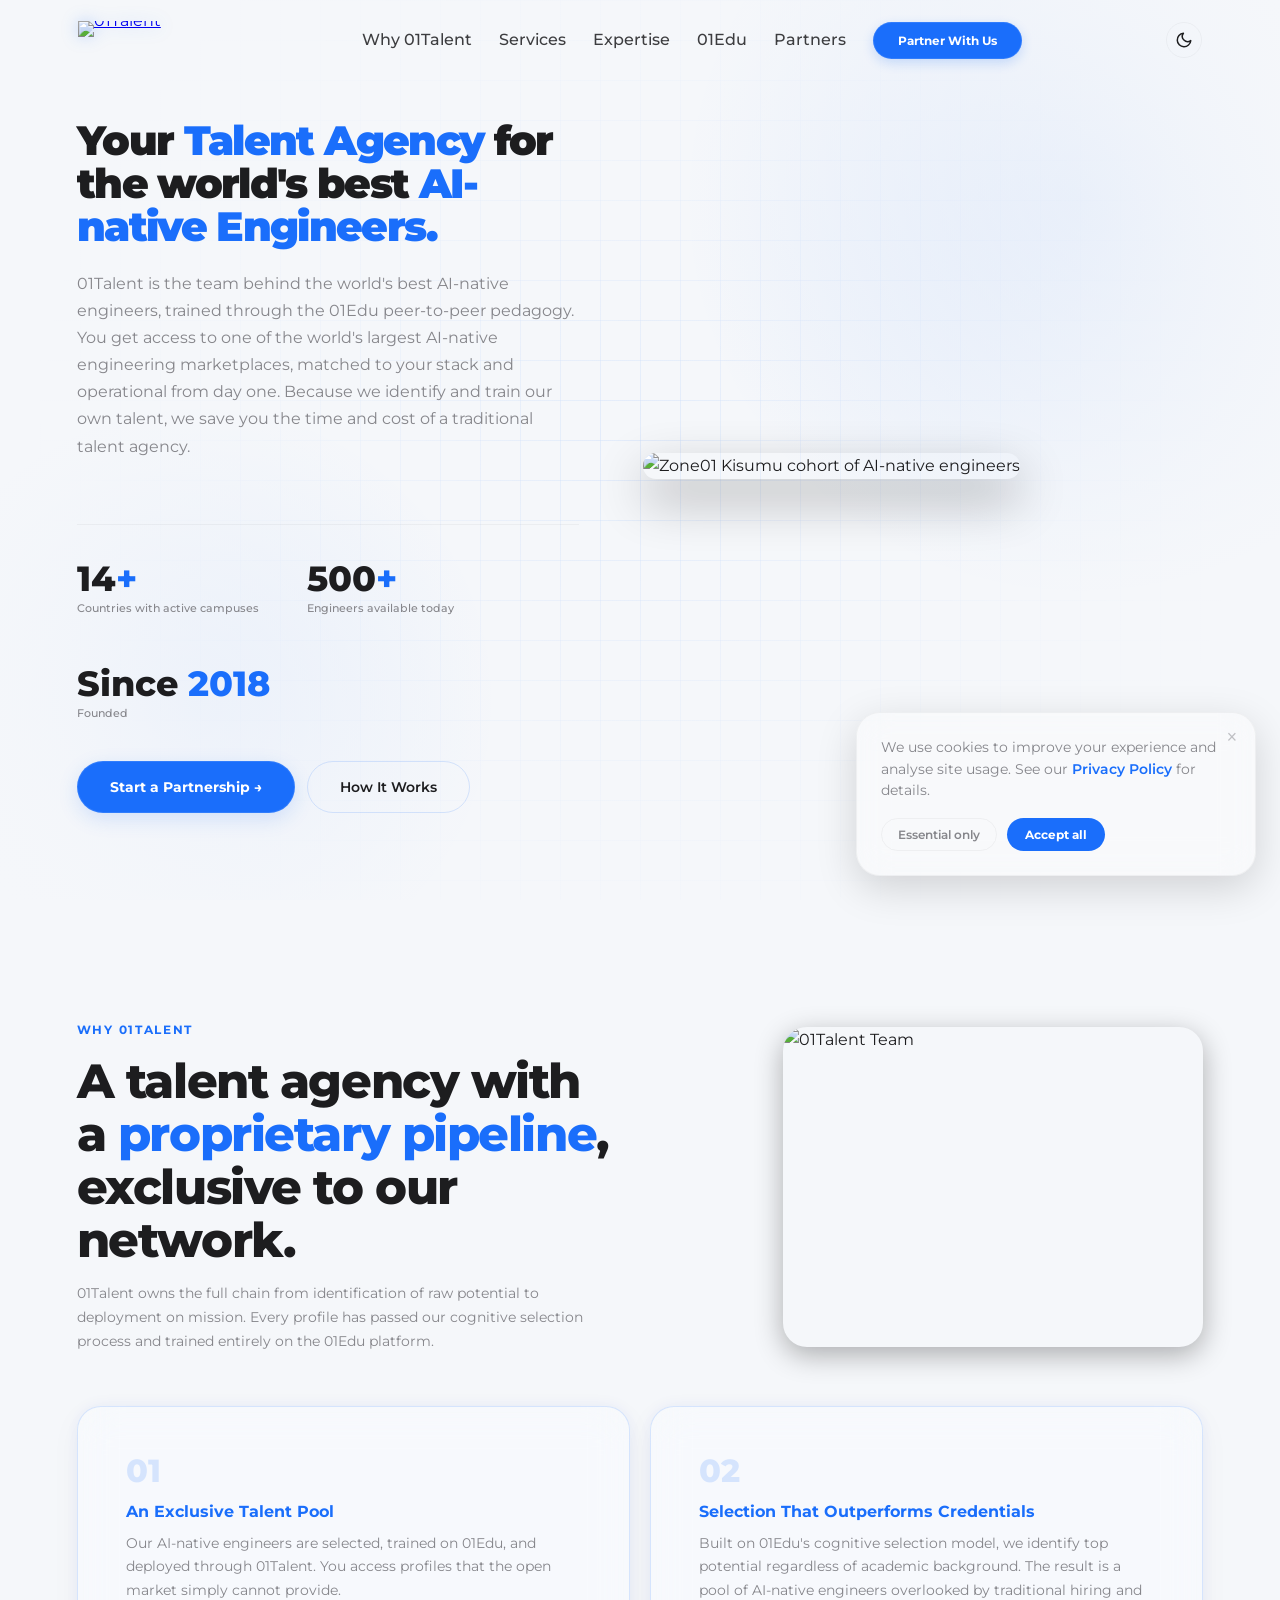
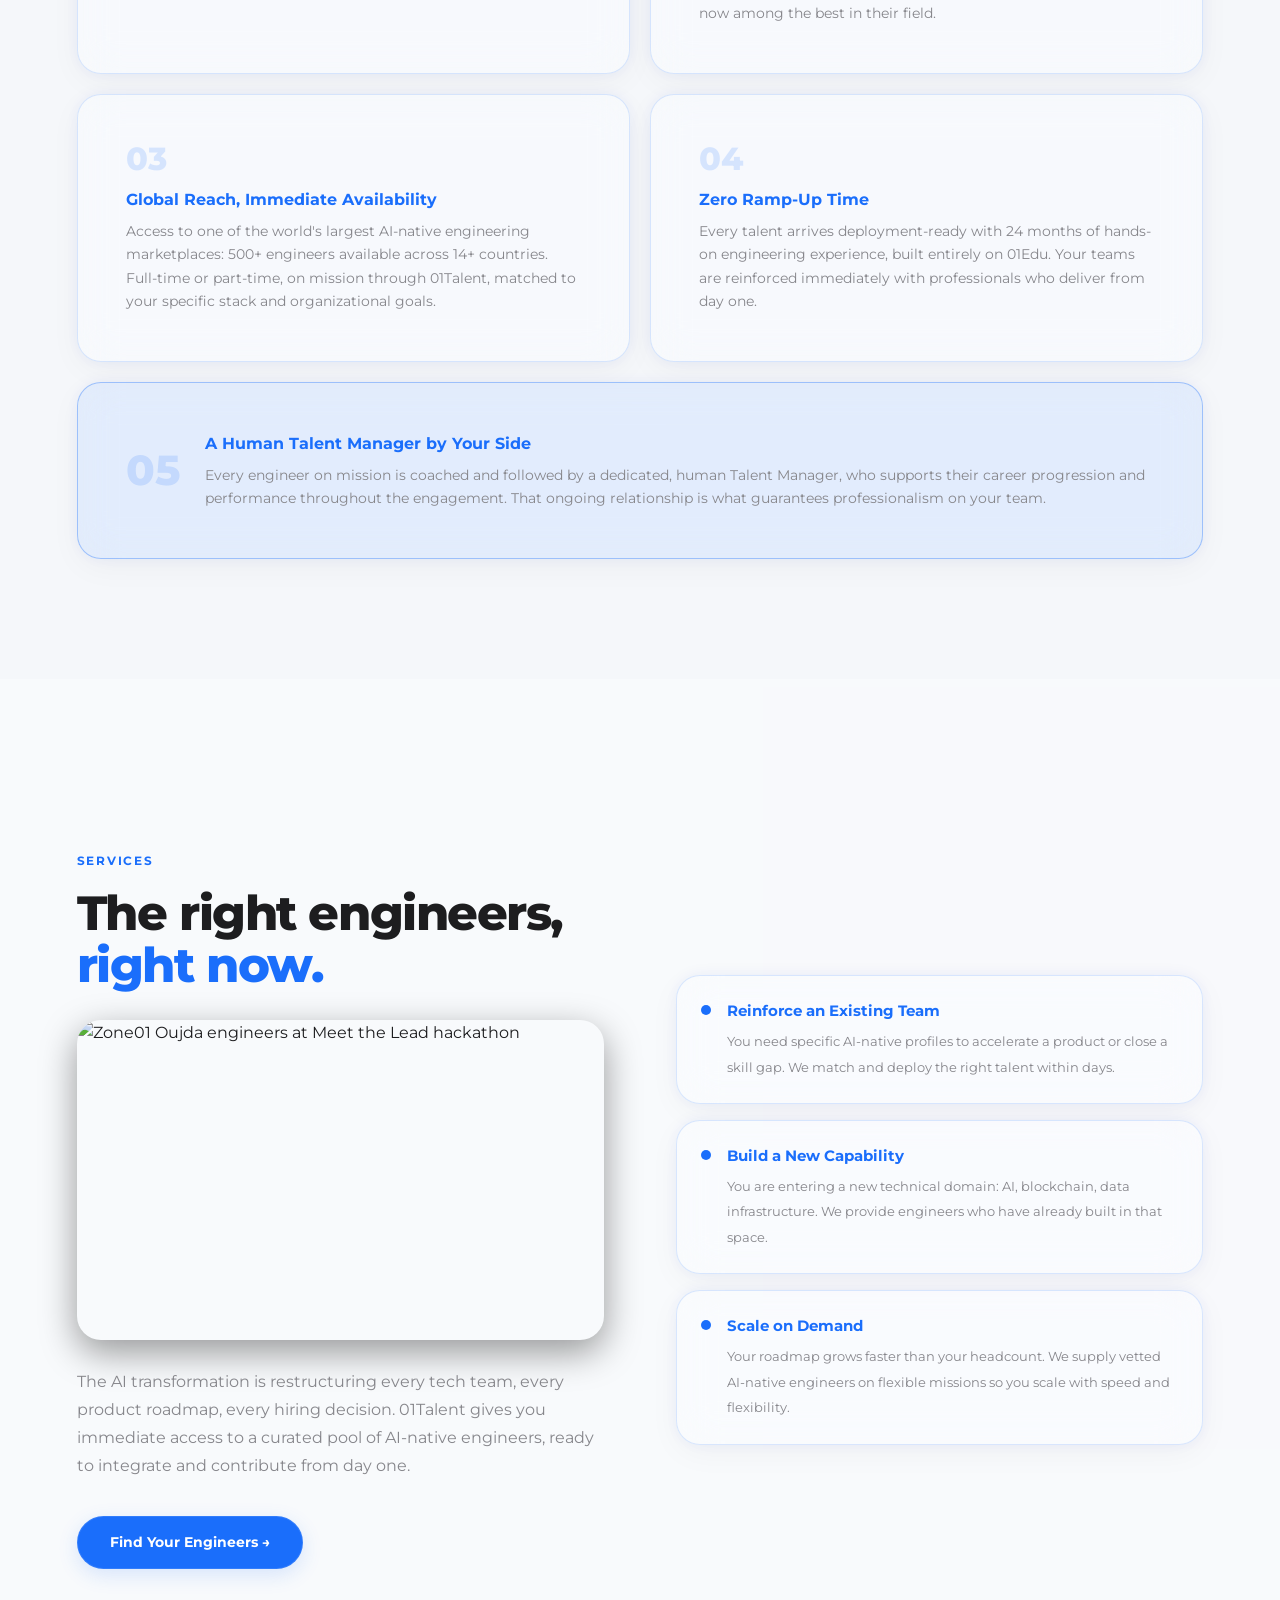
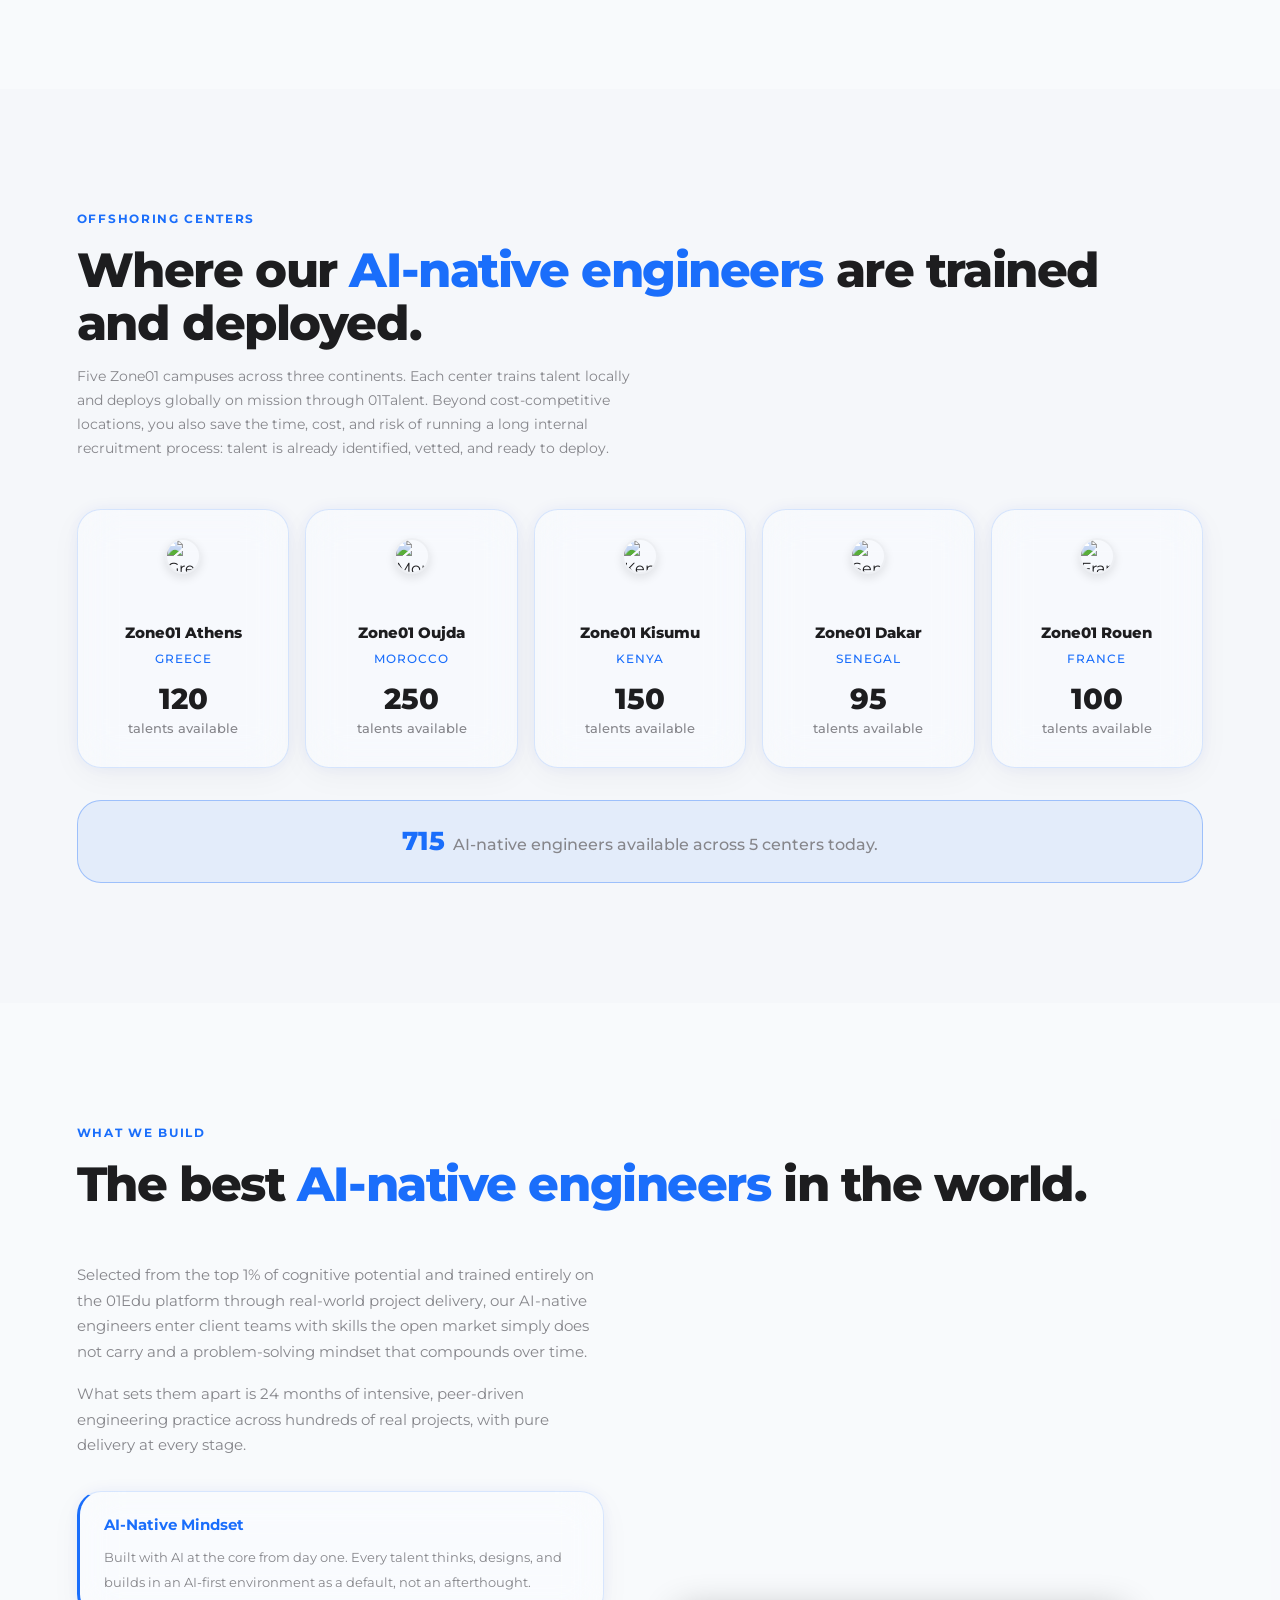
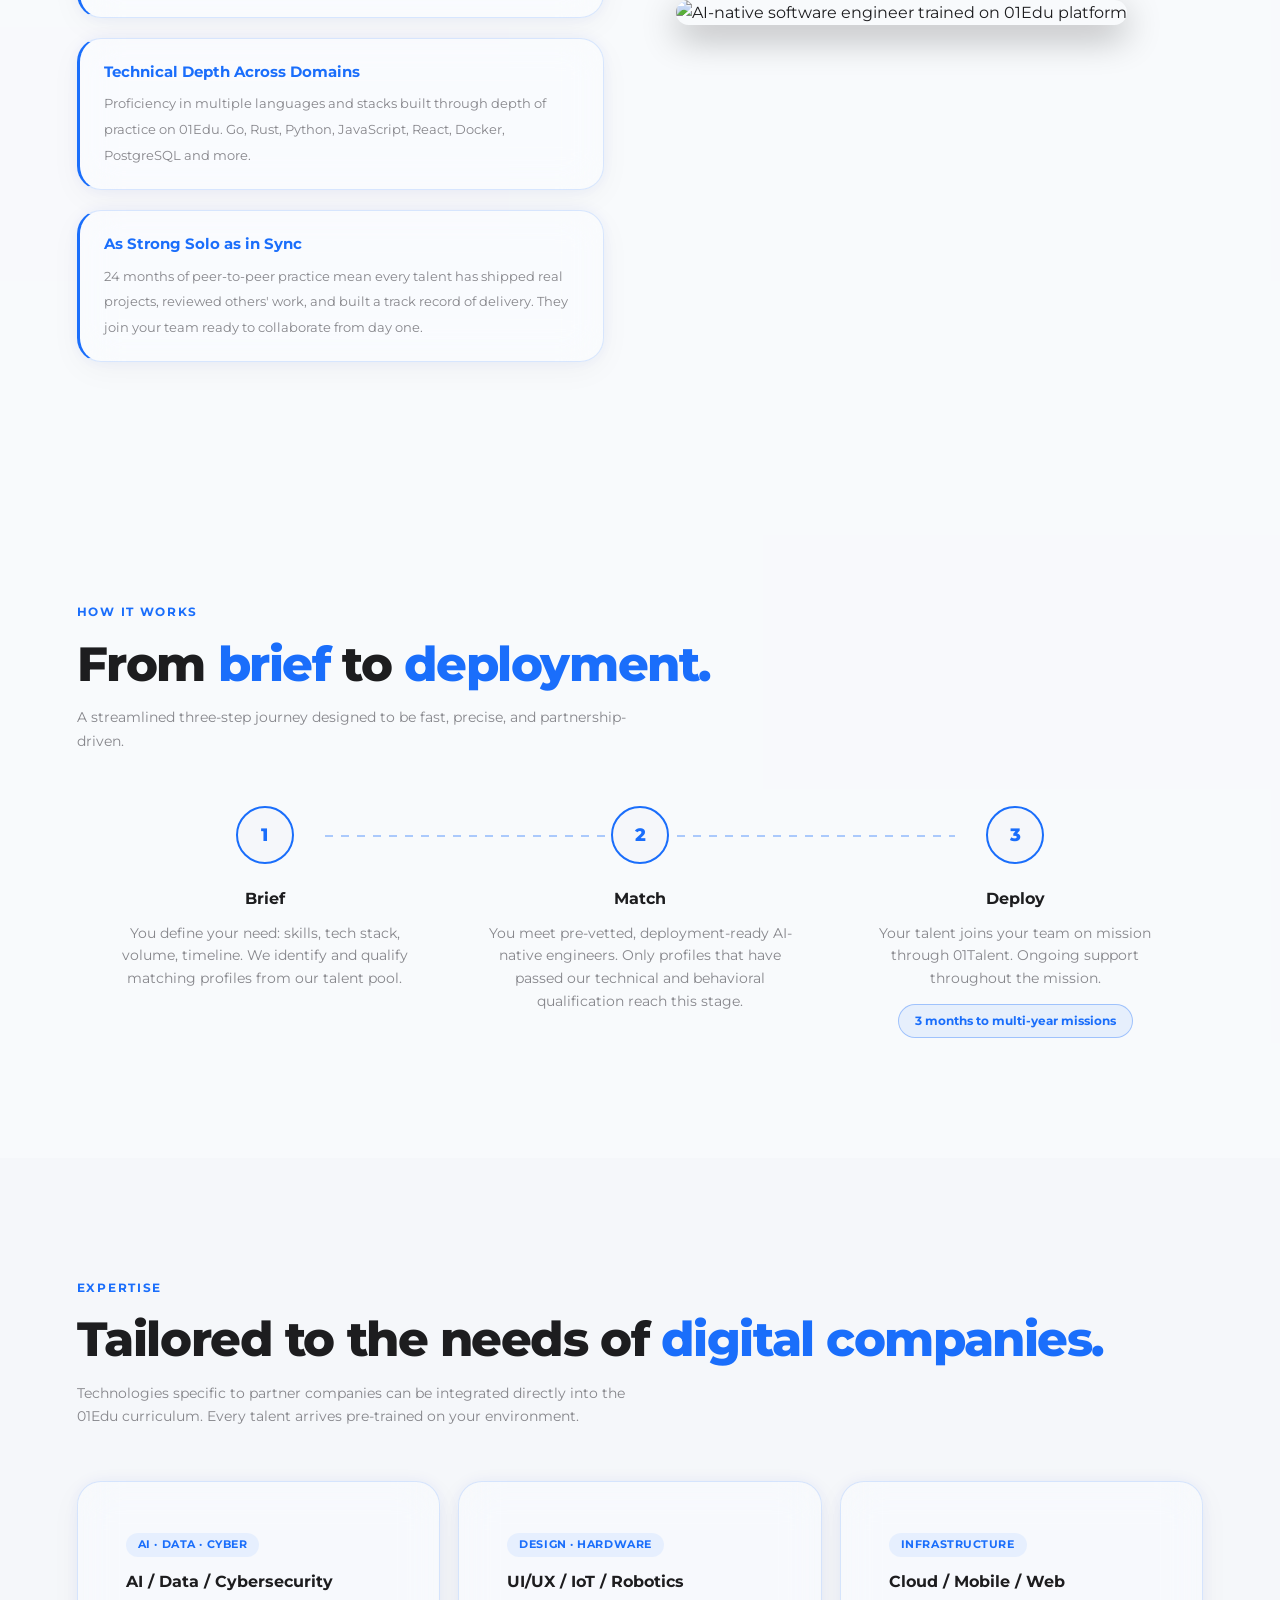
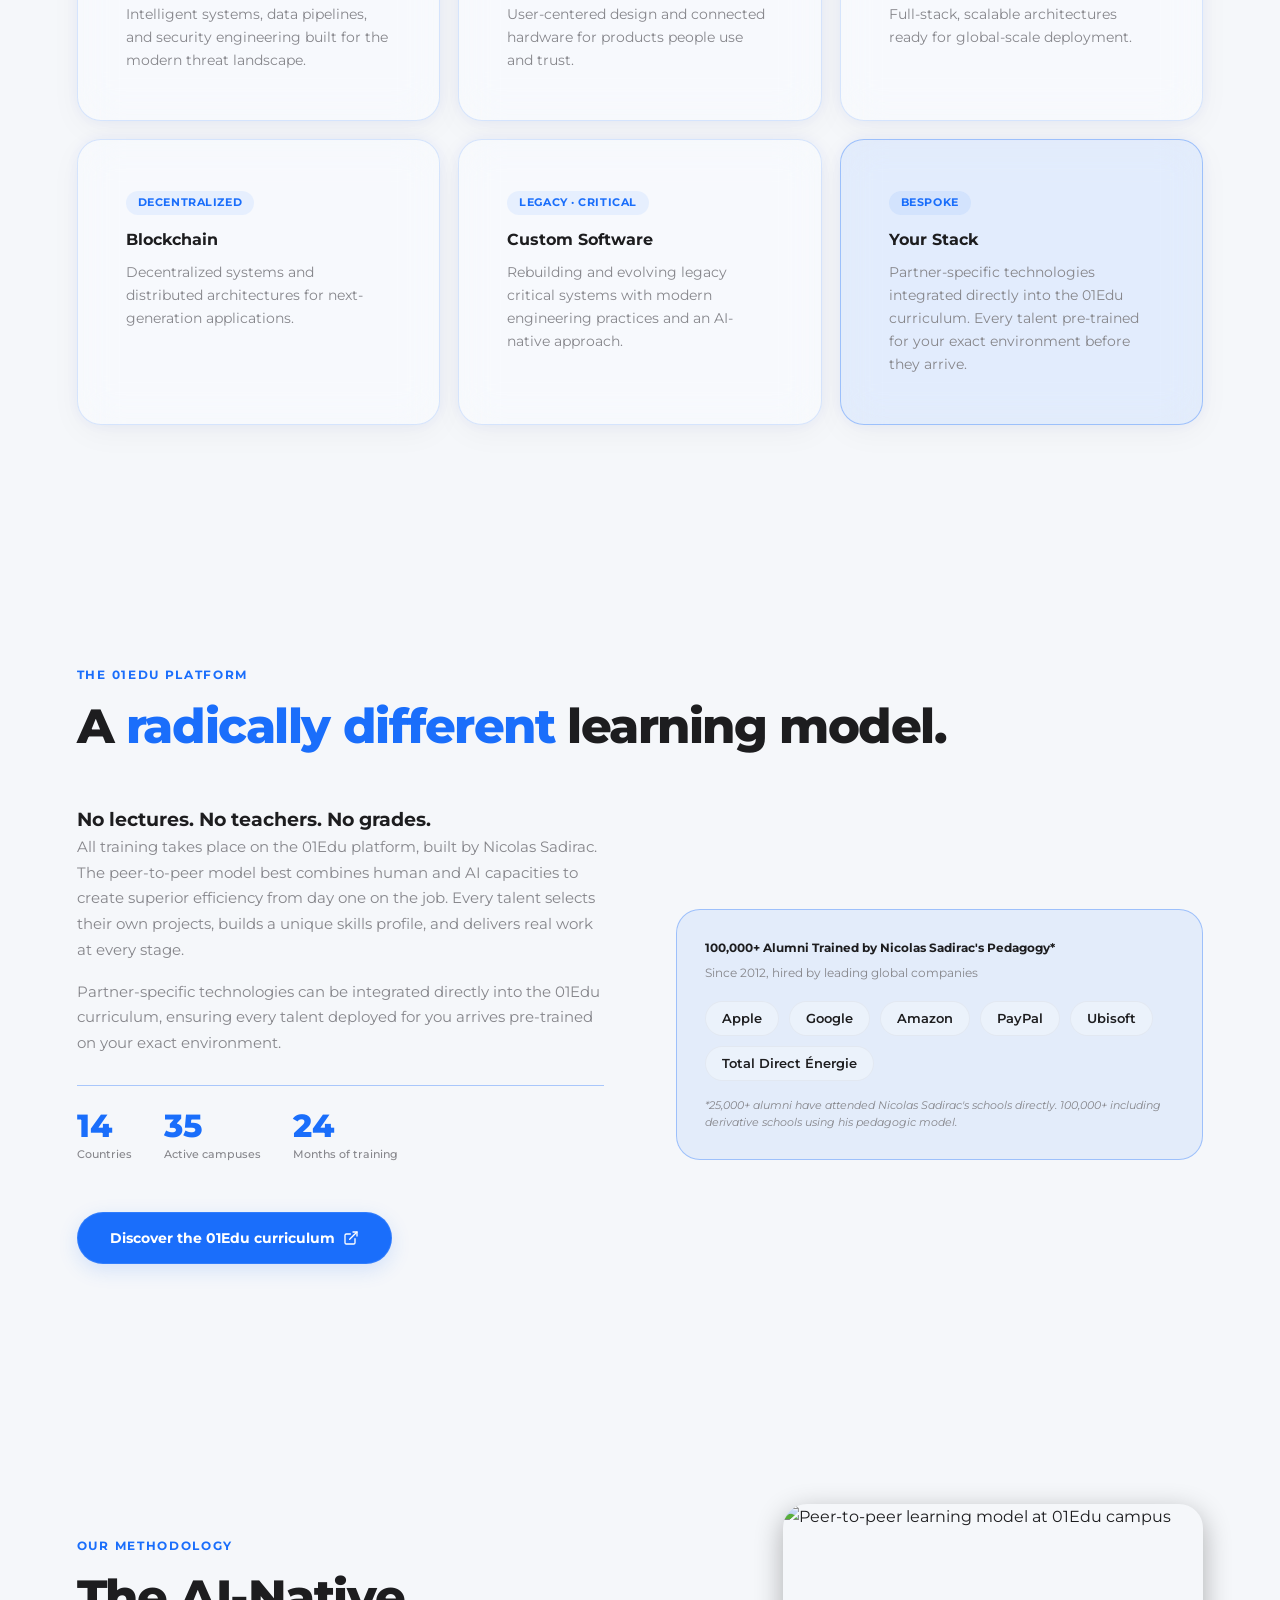
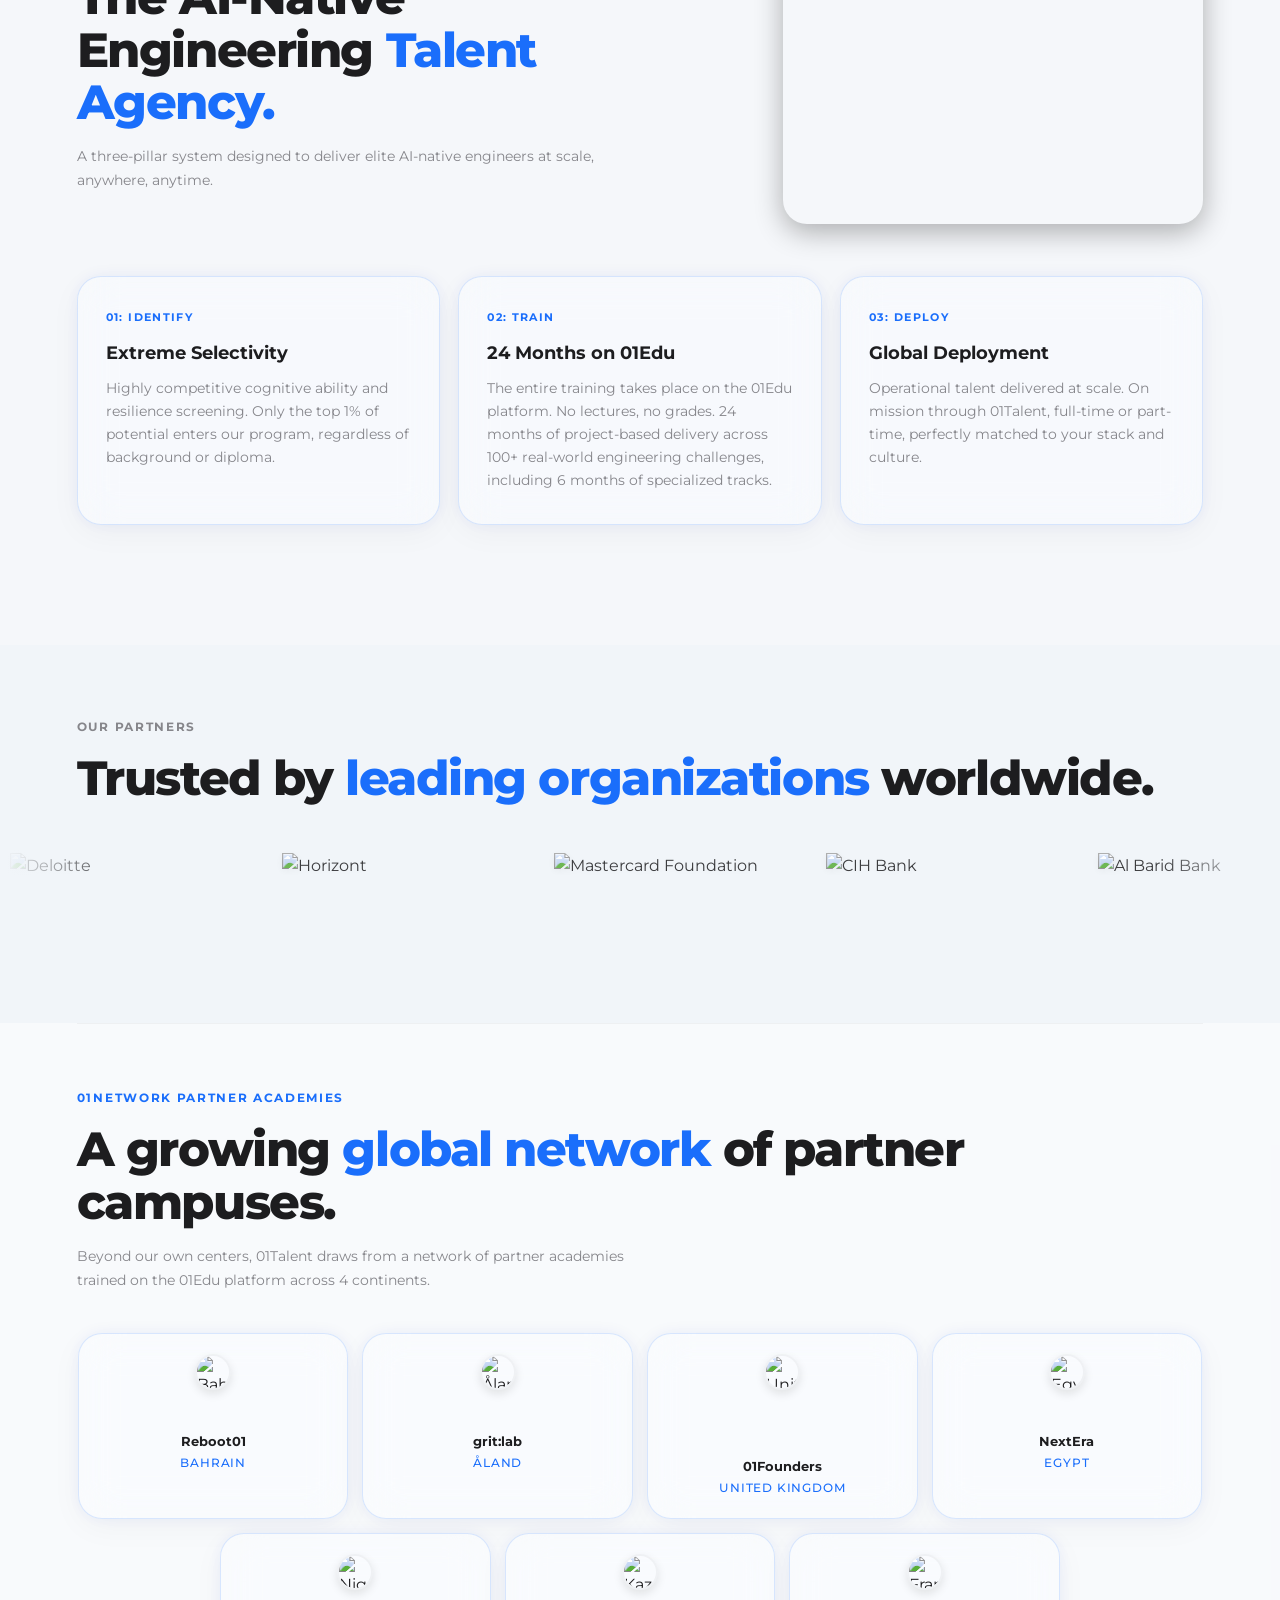
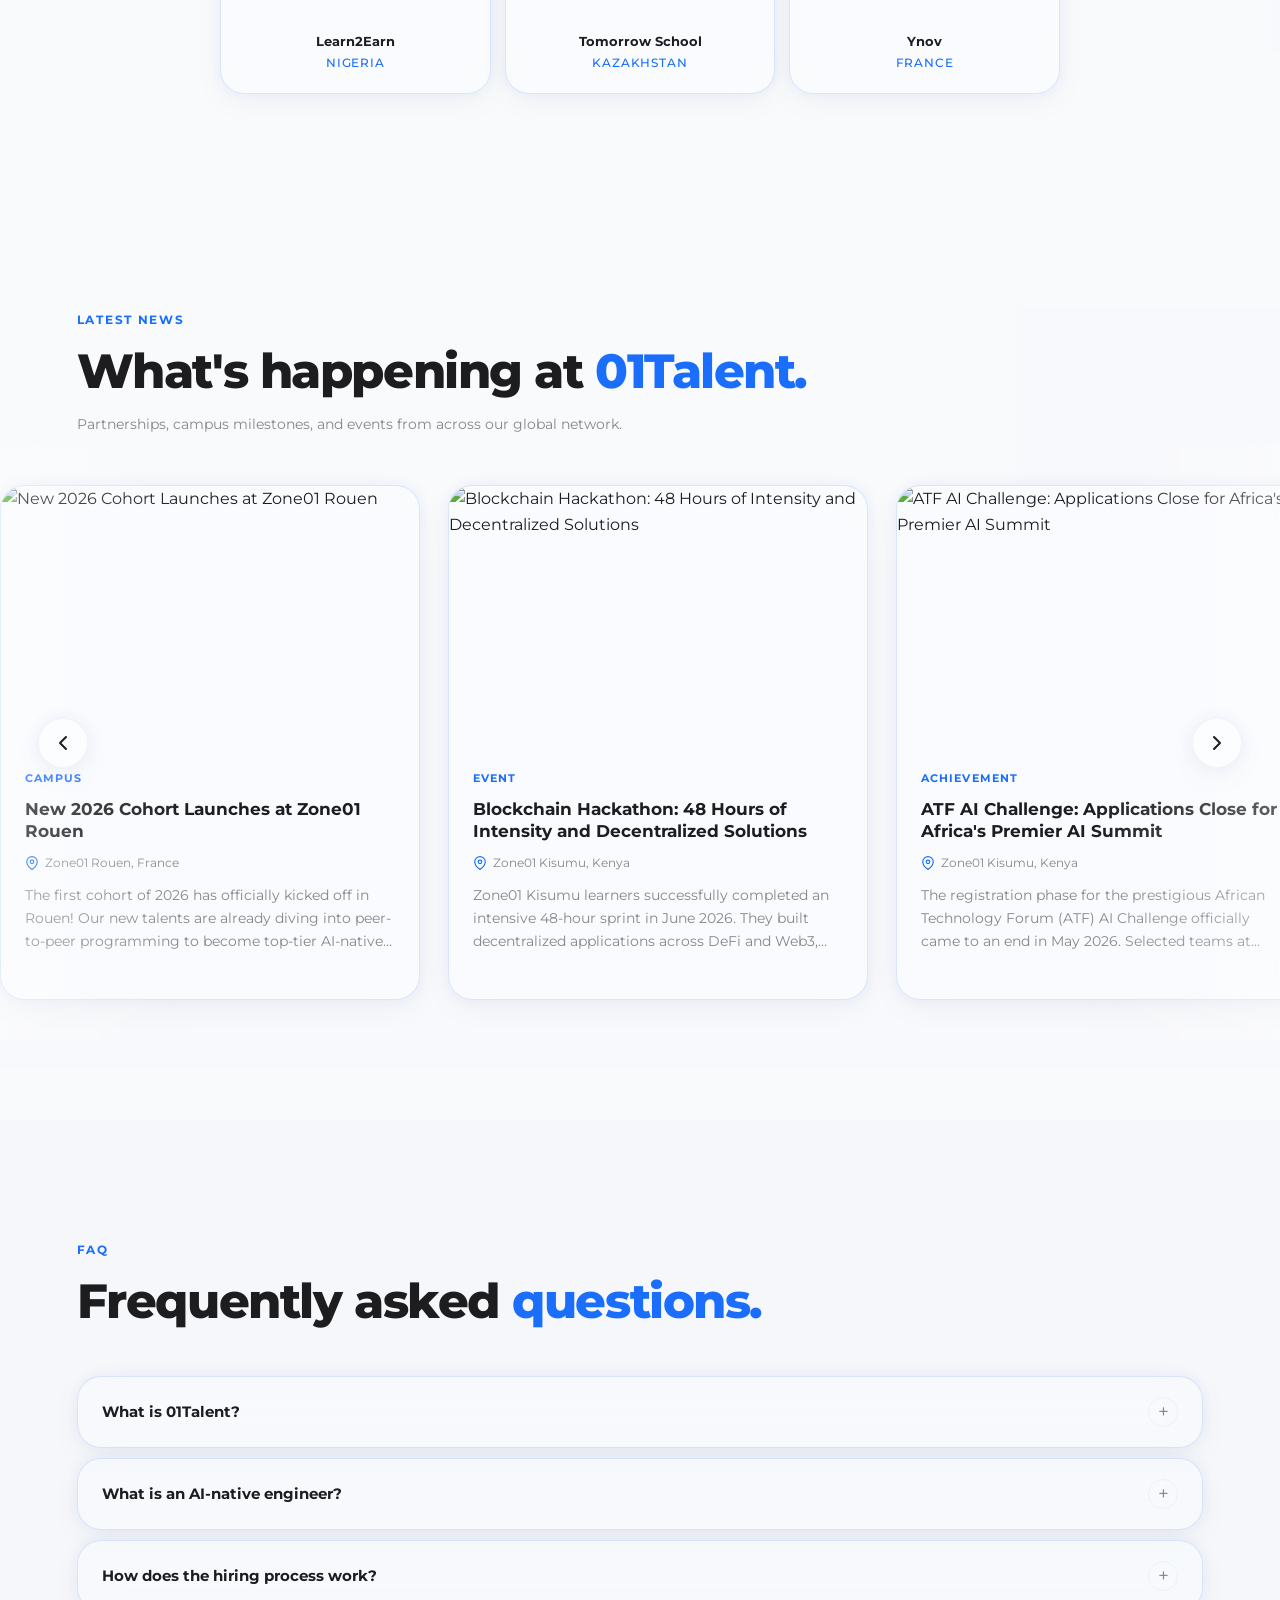
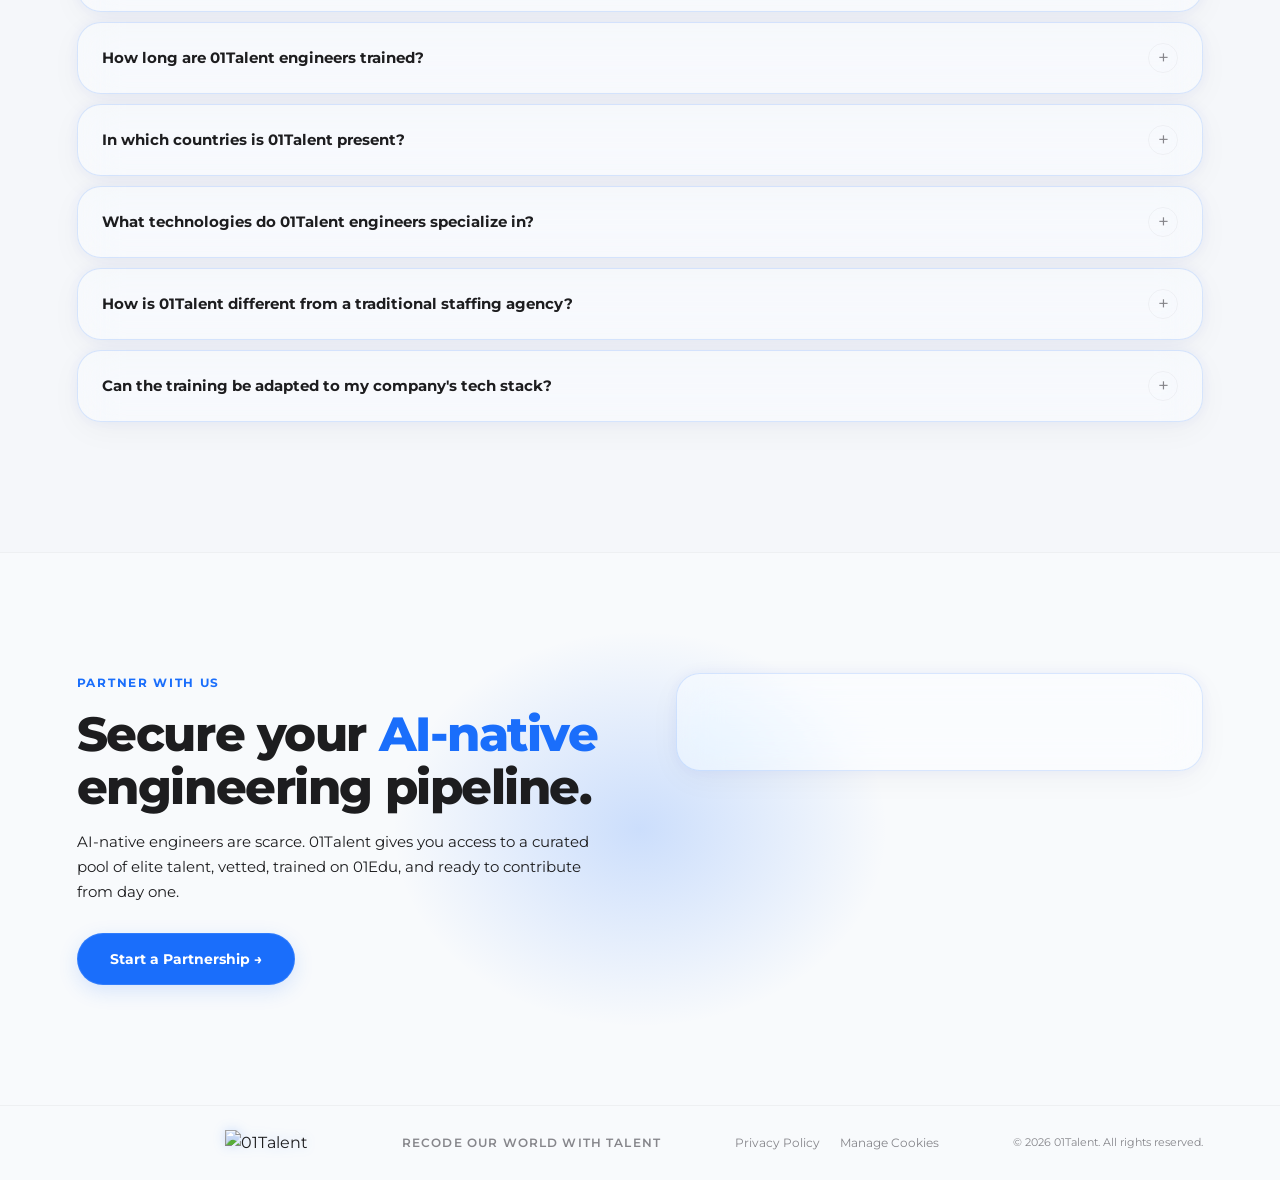
==== commit 7b89764f: "fix(codebase): optimise for mobile" ====
--- a/index.html
+++ b/index.html
@@ -4,10 +4,10 @@
     <meta charset="UTF-8" />
     <meta name="viewport" content="width=device-width, initial-scale=1.0" />
     <title>01Talent: International AI-Native Engineering Talent Agency</title>
-    <link rel="dns-prefetch" href="https://fonts.googleapis.com" />
-    <link rel="dns-prefetch" href="https://fonts.gstatic.com" />
-    <link rel="dns-prefetch" href="https://cdn.jsdelivr.net" />
-    <link rel="dns-prefetch" href="https://cdnjs.cloudflare.com" />
+    <link rel="preconnect" href="https://fonts.googleapis.com" />
+    <link rel="preconnect" href="https://fonts.gstatic.com" crossorigin />
+    <link rel="preconnect" href="https://cdn.jsdelivr.net" />
+    <link rel="preconnect" href="https://cdnjs.cloudflare.com" />
 
     <meta
       name="description"
@@ -82,11 +82,18 @@
         }
       }
     </script>
-    <link rel="preconnect" href="https://fonts.googleapis.com" />
     <link
       href="https://fonts.googleapis.com/css2?family=Montserrat:wght@300;400;500;600;700;800;900&display=swap"
       rel="stylesheet"
+      media="print"
+      onload="this.media = 'all'"
     />
+    <noscript>
+      <link
+        href="https://fonts.googleapis.com/css2?family=Montserrat:wght@300;400;500;600;700;800;900&display=swap"
+        rel="stylesheet"
+      />
+    </noscript>
 
     <link rel="stylesheet" href="css/main.css" />
 
@@ -112,12 +119,24 @@
           <picture class="logo-light">
             <source srcset="images/logo.avif" type="image/avif" />
             <source srcset="images/logo.webp" type="image/webp" />
-            <img src="images/logo.png" alt="01Talent" data-no-lightbox />
+            <img
+              src="images/logo.png"
+              alt="01Talent"
+              data-no-lightbox
+              width="150"
+              height="38"
+            />
           </picture>
           <picture class="logo-dark">
             <source srcset="images/logo_white.avif" type="image/avif" />
             <source srcset="images/logo_white.webp" type="image/webp" />
-            <img src="images/logo_white.png" alt="01Talent" data-no-lightbox />
+            <img
+              src="images/logo_white.png"
+              alt="01Talent"
+              data-no-lightbox
+              width="150"
+              height="38"
+            />
           </picture>
         </a>
       </div>
@@ -203,6 +222,9 @@
               <img
                 src="images/hero-kisumu.jpg"
                 alt="Zone01 Kisumu cohort of AI-native engineers"
+                width="800"
+                height="533"
+                fetchpriority="high"
               />
             </picture>
           </div>
@@ -240,6 +262,9 @@
             <img
               src="images/hero-kisumu.jpg"
               alt="Zone01 Kisumu cohort of AI-native engineers"
+              width="800"
+              height="533"
+              fetchpriority="high"
             />
           </picture>
         </div>
@@ -263,7 +288,13 @@
         <picture>
           <source srcset="images/team-photo.avif" type="image/avif" />
           <source srcset="images/team-photo.webp" type="image/webp" />
-          <img src="images/team-photo.jpg" alt="01Talent Team" />
+          <img decoding="async"
+            src="images/team-photo.jpg"
+            alt="01Talent Team"
+            loading="lazy"
+            width="800"
+            height="600"
+          />
         </picture>
       </div>
       <div class="why-grid reveal">
@@ -328,10 +359,12 @@
           <picture>
             <source srcset="images/hackathon-oujda.avif" type="image/avif" />
             <source srcset="images/hackathon-oujda.webp" type="image/webp" />
-            <img
+            <img decoding="async"
               src="images/hackathon-oujda.jpg"
               alt="Zone01 Oujda engineers at Meet the Lead hackathon"
               loading="lazy"
+              width="800"
+              height="600"
             />
           </picture>
           <p class="hire-lead">
@@ -393,10 +426,13 @@
       <div class="centers-grid reveal">
         <div class="center-card">
           <div class="center-flag">
-            <img
+            <img decoding="async"
               src="https://cdnjs.cloudflare.com/ajax/libs/flag-icons/6.6.6/flags/4x3/gr.svg"
               alt="Greece flag"
               class="modern-flag"
+              loading="lazy"
+              width="36"
+              height="36"
             />
           </div>
           <div class="center-name">Zone01 Athens</div>
@@ -405,10 +441,13 @@
         </div>
         <div class="center-card">
           <div class="center-flag">
-            <img
+            <img decoding="async"
               src="https://cdnjs.cloudflare.com/ajax/libs/flag-icons/6.6.6/flags/4x3/ma.svg"
               alt="Morocco flag"
               class="modern-flag"
+              loading="lazy"
+              width="36"
+              height="36"
             />
           </div>
           <div class="center-name">Zone01 Oujda</div>
@@ -417,10 +456,13 @@
         </div>
         <div class="center-card">
           <div class="center-flag">
-            <img
+            <img decoding="async"
               src="https://cdnjs.cloudflare.com/ajax/libs/flag-icons/6.6.6/flags/4x3/ke.svg"
               alt="Kenya flag"
               class="modern-flag"
+              loading="lazy"
+              width="36"
+              height="36"
             />
           </div>
           <div class="center-name">Zone01 Kisumu</div>
@@ -429,10 +471,13 @@
         </div>
         <div class="center-card">
           <div class="center-flag">
-            <img
+            <img decoding="async"
               src="https://cdnjs.cloudflare.com/ajax/libs/flag-icons/6.6.6/flags/4x3/sn.svg"
               alt="Senegal flag"
               class="modern-flag"
+              loading="lazy"
+              width="36"
+              height="36"
             />
           </div>
           <div class="center-name">Zone01 Dakar</div>
@@ -441,10 +486,13 @@
         </div>
         <div class="center-card">
           <div class="center-flag">
-            <img
+            <img decoding="async"
               src="https://cdnjs.cloudflare.com/ajax/libs/flag-icons/6.6.6/flags/4x3/fr.svg"
               alt="France flag"
               class="modern-flag"
+              loading="lazy"
+              width="36"
+              height="36"
             />
           </div>
           <div class="center-name">Zone01 Rouen</div>
@@ -464,10 +512,12 @@
         <picture>
           <source srcset="images/student-platform.avif" type="image/avif" />
           <source srcset="images/student-platform.webp" type="image/webp" />
-          <img
+          <img decoding="async"
             src="images/student-platform.jpg"
             alt="AI-native software engineer trained on 01Edu platform"
             loading="lazy"
+            width="800"
+            height="600"
           />
         </picture>
       </div>
@@ -517,11 +567,13 @@
           <picture>
             <source srcset="images/student-platform.avif" type="image/avif" />
             <source srcset="images/student-platform.webp" type="image/webp" />
-            <img
+            <img decoding="async"
               src="images/student-platform.jpg"
               class="build-img"
               alt="AI-native software engineer trained on 01Edu platform"
               loading="lazy"
+              width="800"
+              height="600"
             />
           </picture>
         </div>
@@ -723,11 +775,13 @@
         <picture>
           <source srcset="images/peer-learning.avif" type="image/avif" />
           <source srcset="images/peer-learning.webp" type="image/webp" />
-          <img
+          <img decoding="async"
             src="images/peer-learning.jpg"
             class="methodology-img"
             alt="Peer-to-peer learning model at 01Edu campus"
             loading="lazy"
+            width="800"
+            height="600"
           />
         </picture>
       </div>
@@ -781,10 +835,12 @@
                 srcset="images/partners/partner-deloitte.webp"
                 type="image/webp"
               />
-              <img
+              <img decoding="async"
                 src="images/partners/partner-deloitte.png"
                 alt="Deloitte"
-                title="Deloitte"
+                loading="lazy"
+                width="160"
+                height="60"
               />
             </picture>
           </div>
@@ -798,10 +854,12 @@
                 srcset="images/partners/partner-horizont.webp"
                 type="image/webp"
               />
-              <img
+              <img decoding="async"
                 src="images/partners/partner-horizont.png"
                 alt="Horizont"
-                title="Horizont"
+                loading="lazy"
+                width="160"
+                height="60"
               />
             </picture>
           </div>
@@ -815,10 +873,12 @@
                 srcset="images/partners/partner-mastercard-foundation.webp"
                 type="image/webp"
               />
-              <img
+              <img decoding="async"
                 src="images/partners/partner-mastercard-foundation.png"
                 alt="Mastercard Foundation"
-                title="Mastercard Foundation"
+                loading="lazy"
+                width="160"
+                height="60"
               />
             </picture>
           </div>
@@ -832,10 +892,12 @@
                 srcset="images/partners/partner-cih-bank.webp"
                 type="image/webp"
               />
-              <img
+              <img decoding="async"
                 src="images/partners/partner-cih-bank.png"
                 alt="CIH Bank"
-                title="CIH Bank"
+                loading="lazy"
+                width="160"
+                height="60"
               />
             </picture>
           </div>
@@ -849,10 +911,12 @@
                 srcset="images/partners/partner-al-barid-bank.webp"
                 type="image/webp"
               />
-              <img
+              <img decoding="async"
                 src="images/partners/partner-al-barid-bank.png"
                 alt="Al Barid Bank"
-                title="Al Barid Bank"
+                loading="lazy"
+                width="160"
+                height="60"
               />
             </picture>
           </div>
@@ -866,10 +930,12 @@
                 srcset="images/partners/partner-cleyrop.webp"
                 type="image/webp"
               />
-              <img
+              <img decoding="async"
                 src="images/partners/partner-cleyrop.png"
                 alt="Cleyrop"
-                title="Cleyrop"
+                loading="lazy"
+                width="160"
+                height="60"
               />
             </picture>
           </div>
@@ -883,10 +949,12 @@
                 srcset="images/partners/partner-lakehub.webp"
                 type="image/webp"
               />
-              <img
+              <img decoding="async"
                 src="images/partners/partner-lakehub.png"
                 alt="LakeHub"
-                title="LakeHub"
+                loading="lazy"
+                width="160"
+                height="60"
               />
             </picture>
           </div>
@@ -900,10 +968,12 @@
                 srcset="images/partners/partner-credit-agricole.webp"
                 type="image/webp"
               />
-              <img
+              <img decoding="async"
                 src="images/partners/partner-credit-agricole.png"
                 alt="Crédit Agricole"
-                title="Crédit Agricole"
+                loading="lazy"
+                width="160"
+                height="60"
               />
             </picture>
           </div>
@@ -917,10 +987,12 @@
                 srcset="images/partners/partner-future-africa.webp"
                 type="image/webp"
               />
-              <img
+              <img decoding="async"
                 src="images/partners/partner-future-africa.png"
                 alt="Future Africa"
-                title="Future Africa"
+                loading="lazy"
+                width="160"
+                height="60"
               />
             </picture>
           </div>
@@ -934,10 +1006,12 @@
                 srcset="images/partners/partner-smart-africa.webp"
                 type="image/webp"
               />
-              <img
+              <img decoding="async"
                 src="images/partners/partner-smart-africa.png"
                 alt="Smart Africa"
-                title="Smart Africa"
+                loading="lazy"
+                width="160"
+                height="60"
               />
             </picture>
           </div>
@@ -951,10 +1025,12 @@
                 srcset="images/partners/partner-royaume-du-maroc.webp"
                 type="image/webp"
               />
-              <img
+              <img decoding="async"
                 src="images/partners/partner-royaume-du-maroc.png"
                 alt="Royaume du Maroc"
-                title="Royaume du Maroc"
+                loading="lazy"
+                width="160"
+                height="60"
               />
             </picture>
           </div>
@@ -968,10 +1044,12 @@
                 srcset="images/partners/partner-council-of-governors-kenya.webp"
                 type="image/webp"
               />
-              <img
+              <img decoding="async"
                 src="images/partners/partner-council-of-governors-kenya.png"
                 alt="Council of Governors"
-                title="Council of Governors"
+                loading="lazy"
+                width="160"
+                height="60"
               />
             </picture>
           </div>
@@ -985,10 +1063,12 @@
                 srcset="images/partners/partner-region-de-loriental.webp"
                 type="image/webp"
               />
-              <img
+              <img decoding="async"
                 src="images/partners/partner-region-de-loriental.png"
                 alt="Région de l'Oriental"
-                title="Région de l'Oriental"
+                loading="lazy"
+                width="160"
+                height="60"
               />
             </picture>
           </div>
@@ -1002,10 +1082,12 @@
                 srcset="images/partners/partner-ddf.webp"
                 type="image/webp"
               />
-              <img
+              <img decoding="async"
                 src="images/partners/partner-ddf.png"
                 alt="DDF"
-                title="DDF"
+                loading="lazy"
+                width="160"
+                height="60"
               />
             </picture>
           </div>
@@ -1019,10 +1101,12 @@
                 srcset="images/partners/partner-founders-forum.webp"
                 type="image/webp"
               />
-              <img
+              <img decoding="async"
                 src="images/partners/partner-founders-forum.png"
                 alt="Founders Forum"
-                title="Founders Forum"
+                loading="lazy"
+                width="160"
+                height="60"
               />
             </picture>
           </div>
@@ -1036,10 +1120,12 @@
                 srcset="images/partners/partner-cccg.webp"
                 type="image/webp"
               />
-              <img
+              <img decoding="async"
                 src="images/partners/partner-cccg.png"
                 alt="CGLU Africa"
-                title="CGLU Africa"
+                loading="lazy"
+                width="160"
+                height="60"
               />
             </picture>
           </div>
@@ -1054,10 +1140,13 @@
                 srcset="images/partners/partner-deloitte.webp"
                 type="image/webp"
               />
-              <img
+              <img decoding="async"
                 src="images/partners/partner-deloitte.png"
                 alt="Deloitte"
-                title="Deloitte"
+                width="160"
+                height="60"
+                loading="lazy"
+                decoding="async"
               />
             </picture>
           </div>
@@ -1071,10 +1160,13 @@
                 srcset="images/partners/partner-horizont.webp"
                 type="image/webp"
               />
-              <img
+              <img decoding="async"
                 src="images/partners/partner-horizont.png"
                 alt="Horizont"
-                title="Horizont"
+                width="160"
+                height="60"
+                loading="lazy"
+                decoding="async"
               />
             </picture>
           </div>
@@ -1088,10 +1180,13 @@
                 srcset="images/partners/partner-mastercard-foundation.webp"
                 type="image/webp"
               />
-              <img
+              <img decoding="async"
                 src="images/partners/partner-mastercard-foundation.png"
                 alt="Mastercard Foundation"
-                title="Mastercard Foundation"
+                width="160"
+                height="60"
+                loading="lazy"
+                decoding="async"
               />
             </picture>
           </div>
@@ -1105,10 +1200,13 @@
                 srcset="images/partners/partner-cih-bank.webp"
                 type="image/webp"
               />
-              <img
+              <img decoding="async"
                 src="images/partners/partner-cih-bank.png"
                 alt="CIH Bank"
-                title="CIH Bank"
+                width="160"
+                height="60"
+                loading="lazy"
+                decoding="async"
               />
             </picture>
           </div>
@@ -1122,10 +1220,13 @@
                 srcset="images/partners/partner-al-barid-bank.webp"
                 type="image/webp"
               />
-              <img
+              <img decoding="async"
                 src="images/partners/partner-al-barid-bank.png"
                 alt="Al Barid Bank"
-                title="Al Barid Bank"
+                width="160"
+                height="60"
+                loading="lazy"
+                decoding="async"
               />
             </picture>
           </div>
@@ -1139,10 +1240,13 @@
                 srcset="images/partners/partner-cleyrop.webp"
                 type="image/webp"
               />
-              <img
+              <img decoding="async"
                 src="images/partners/partner-cleyrop.png"
                 alt="Cleyrop"
-                title="Cleyrop"
+                width="160"
+                height="60"
+                loading="lazy"
+                decoding="async"
               />
             </picture>
           </div>
@@ -1156,10 +1260,13 @@
                 srcset="images/partners/partner-lakehub.webp"
                 type="image/webp"
               />
-              <img
+              <img decoding="async"
                 src="images/partners/partner-lakehub.png"
                 alt="LakeHub"
-                title="LakeHub"
+                width="160"
+                height="60"
+                loading="lazy"
+                decoding="async"
               />
             </picture>
           </div>
@@ -1173,10 +1280,13 @@
                 srcset="images/partners/partner-credit-agricole.webp"
                 type="image/webp"
               />
-              <img
+              <img decoding="async"
                 src="images/partners/partner-credit-agricole.png"
                 alt="Crédit Agricole"
-                title="Crédit Agricole"
+                width="160"
+                height="60"
+                loading="lazy"
+                decoding="async"
               />
             </picture>
           </div>
@@ -1190,10 +1300,13 @@
                 srcset="images/partners/partner-future-africa.webp"
                 type="image/webp"
               />
-              <img
+              <img decoding="async"
                 src="images/partners/partner-future-africa.png"
                 alt="Future Africa"
-                title="Future Africa"
+                width="160"
+                height="60"
+                loading="lazy"
+                decoding="async"
               />
             </picture>
           </div>
@@ -1207,10 +1320,13 @@
                 srcset="images/partners/partner-smart-africa.webp"
                 type="image/webp"
               />
-              <img
+              <img decoding="async"
                 src="images/partners/partner-smart-africa.png"
                 alt="Smart Africa"
-                title="Smart Africa"
+                width="160"
+                height="60"
+                loading="lazy"
+                decoding="async"
               />
             </picture>
           </div>
@@ -1224,10 +1340,13 @@
                 srcset="images/partners/partner-royaume-du-maroc.webp"
                 type="image/webp"
               />
-              <img
+              <img decoding="async"
                 src="images/partners/partner-royaume-du-maroc.png"
                 alt="Royaume du Maroc"
-                title="Royaume du Maroc"
+                width="160"
+                height="60"
+                loading="lazy"
+                decoding="async"
               />
             </picture>
           </div>
@@ -1241,10 +1360,13 @@
                 srcset="images/partners/partner-council-of-governors-kenya.webp"
                 type="image/webp"
               />
-              <img
+              <img decoding="async"
                 src="images/partners/partner-council-of-governors-kenya.png"
                 alt="Council of Governors"
-                title="Council of Governors"
+                width="160"
+                height="60"
+                loading="lazy"
+                decoding="async"
               />
             </picture>
           </div>
@@ -1258,10 +1380,13 @@
                 srcset="images/partners/partner-region-de-loriental.webp"
                 type="image/webp"
               />
-              <img
+              <img decoding="async"
                 src="images/partners/partner-region-de-loriental.png"
                 alt="Région de l'Oriental"
-                title="Région de l'Oriental"
+                width="160"
+                height="60"
+                loading="lazy"
+                decoding="async"
               />
             </picture>
           </div>
@@ -1275,10 +1400,13 @@
                 srcset="images/partners/partner-ddf.webp"
                 type="image/webp"
               />
-              <img
+              <img decoding="async"
                 src="images/partners/partner-ddf.png"
                 alt="DDF"
-                title="DDF"
+                width="160"
+                height="60"
+                loading="lazy"
+                decoding="async"
               />
             </picture>
           </div>
@@ -1292,10 +1420,13 @@
                 srcset="images/partners/partner-founders-forum.webp"
                 type="image/webp"
               />
-              <img
+              <img decoding="async"
                 src="images/partners/partner-founders-forum.png"
                 alt="Founders Forum"
-                title="Founders Forum"
+                width="160"
+                height="60"
+                loading="lazy"
+                decoding="async"
               />
             </picture>
           </div>
@@ -1309,10 +1440,13 @@
                 srcset="images/partners/partner-cccg.webp"
                 type="image/webp"
               />
-              <img
+              <img decoding="async"
                 src="images/partners/partner-cccg.png"
                 alt="CGLU Africa"
-                title="CGLU Africa"
+                width="160"
+                height="60"
+                loading="lazy"
+                decoding="async"
               />
             </picture>
           </div>
@@ -1331,10 +1465,13 @@
         <div class="academies-grid reveal">
           <div class="academy-card">
             <div class="academy-flag">
-              <img
+              <img decoding="async"
                 src="https://cdnjs.cloudflare.com/ajax/libs/flag-icons/6.6.6/flags/4x3/bh.svg"
                 alt="Bahrain flag"
                 class="modern-flag"
+                loading="lazy"
+                width="36"
+                height="36"
               />
             </div>
             <div class="academy-name">Reboot01</div>
@@ -1342,10 +1479,13 @@
           </div>
           <div class="academy-card">
             <div class="academy-flag">
-              <img
+              <img decoding="async"
                 src="https://cdnjs.cloudflare.com/ajax/libs/flag-icons/6.6.6/flags/4x3/ax.svg"
                 alt="Åland flag"
                 class="modern-flag"
+                loading="lazy"
+                width="36"
+                height="36"
               />
             </div>
             <div class="academy-name">grit:lab</div>
@@ -1354,10 +1494,13 @@
 
           <div class="academy-card">
             <div class="academy-flag">
-              <img
+              <img decoding="async"
                 src="https://cdnjs.cloudflare.com/ajax/libs/flag-icons/6.6.6/flags/4x3/gb.svg"
                 alt="United Kingdom flag"
                 class="modern-flag"
+                loading="lazy"
+                width="36"
+                height="36"
               />
             </div>
             <div class="academy-name">01Founders</div>
@@ -1365,10 +1508,13 @@
           </div>
           <div class="academy-card">
             <div class="academy-flag">
-              <img
+              <img decoding="async"
                 src="https://cdnjs.cloudflare.com/ajax/libs/flag-icons/6.6.6/flags/4x3/eg.svg"
                 alt="Egypt flag"
                 class="modern-flag"
+                loading="lazy"
+                width="36"
+                height="36"
               />
             </div>
             <div class="academy-name">NextEra</div>
@@ -1376,10 +1522,13 @@
           </div>
           <div class="academy-card">
             <div class="academy-flag">
-              <img
+              <img decoding="async"
                 src="https://cdnjs.cloudflare.com/ajax/libs/flag-icons/6.6.6/flags/4x3/ng.svg"
                 alt="Nigeria flag"
                 class="modern-flag"
+                loading="lazy"
+                width="36"
+                height="36"
               />
             </div>
             <div class="academy-name">Learn2Earn</div>
@@ -1387,10 +1536,13 @@
           </div>
           <div class="academy-card">
             <div class="academy-flag">
-              <img
+              <img decoding="async"
                 src="https://cdnjs.cloudflare.com/ajax/libs/flag-icons/6.6.6/flags/4x3/kz.svg"
                 alt="Kazakhstan flag"
                 class="modern-flag"
+                loading="lazy"
+                width="36"
+                height="36"
               />
             </div>
             <div class="academy-name">Tomorrow School</div>
@@ -1399,10 +1551,13 @@
 
           <div class="academy-card">
             <div class="academy-flag">
-              <img
+              <img decoding="async"
                 src="https://cdnjs.cloudflare.com/ajax/libs/flag-icons/6.6.6/flags/4x3/fr.svg"
                 alt="France flag"
                 class="modern-flag"
+                loading="lazy"
+                width="36"
+                height="36"
               />
             </div>
             <div class="academy-name">Ynov</div>
@@ -1420,7 +1575,7 @@
         network.
       </p>
       <div class="news-carousel reveal">
-        <button class="news-nav-btn prev">
+        <button class="news-nav-btn prev" aria-label="Previous news">
           <svg
             width="24"
             height="24"
@@ -1446,11 +1601,13 @@
                   srcset="images/news/news-rouen-cohort.webp"
                   type="image/webp"
                 />
-                <img
+                <img decoding="async"
                   class="news-card-img"
                   loading="lazy"
                   src="images/news/news-rouen-cohort.png"
                   alt="New 2026 Cohort Launches at Zone01 Rouen"
+                  width="420"
+                  height="260"
                 />
               </picture>
               <div class="news-card-body">
@@ -1495,11 +1652,13 @@
                   srcset="images/news/news-blockchain-hackathon.webp"
                   type="image/webp"
                 />
-                <img
+                <img decoding="async"
                   class="news-card-img"
                   loading="lazy"
                   src="images/news/news-blockchain-hackathon.png"
                   alt="Blockchain Hackathon: 48 Hours of Intensity and Decentralized Solutions"
+                  width="420"
+                  height="260"
                 />
               </picture>
               <div class="news-card-body">
@@ -1545,11 +1704,13 @@
                   srcset="images/news/news-atf-ai-challenge.webp"
                   type="image/webp"
                 />
-                <img
+                <img decoding="async"
                   class="news-card-img"
                   loading="lazy"
                   src="images/news/news-atf-ai-challenge.png"
                   alt="ATF AI Challenge: Applications Close for Africa's Premier AI Summit"
+                  width="420"
+                  height="260"
                 />
               </picture>
               <div class="news-card-body">
@@ -1595,11 +1756,13 @@
                   srcset="images/news/news-panathenea-hackathon.webp"
                   type="image/webp"
                 />
-                <img
+                <img decoding="async"
                   class="news-card-img"
                   loading="lazy"
                   src="images/news/news-panathenea-hackathon.png"
                   alt="Florent x Panathenea Festival: The Biggest AI Hackathon in Athens is Announced!"
+                  width="420"
+                  height="260"
                 />
               </picture>
               <div class="news-card-body">
@@ -1645,11 +1808,13 @@
                   srcset="images/news/news-tomorrow-school.webp"
                   type="image/webp"
                 />
-                <img
+                <img decoding="async"
                   class="news-card-img"
                   loading="lazy"
                   src="images/news/news-tomorrow-school.png"
                   alt="From Idea to Working AI Bot in a Day"
+                  width="420"
+                  height="260"
                 />
               </picture>
               <div class="news-card-body">
@@ -1694,11 +1859,13 @@
                   srcset="images/news/news-founder-series.webp"
                   type="image/webp"
                 />
-                <img
+                <img decoding="async"
                   class="news-card-img"
                   loading="lazy"
                   src="images/news/news-founder-series.png"
                   alt="Founder Series London: Connecting Tomorrow's Tech Leaders with Tech Visionaries"
+                  width="420"
+                  height="260"
                 />
               </picture>
               <div class="news-card-body">
@@ -1736,7 +1903,7 @@
             </div>
           </div>
         </div>
-        <button class="news-nav-btn next">
+        <button class="news-nav-btn next" aria-label="Next news">
           <svg
             width="24"
             height="24"
@@ -1755,7 +1922,7 @@
 
     <div class="lightbox" id="lightbox">
       <button class="lightbox-close">&#215;</button>
-      <img class="lightbox-img" id="lightboxImg" src="" alt="" />
+      <img decoding="async" class="lightbox-img" id="lightboxImg" src="" alt="" />
     </div>
 
     <section id="faq">
@@ -1916,12 +2083,26 @@
       <picture class="logo-light">
         <source srcset="images/logo.avif" type="image/avif" />
         <source srcset="images/logo.webp" type="image/webp" />
-        <img src="images/logo.png" alt="01Talent" data-no-lightbox />
+        <img decoding="async"
+          src="images/logo.png"
+          alt="01Talent"
+          data-no-lightbox
+          loading="lazy"
+          width="103"
+          height="26"
+        />
       </picture>
       <picture class="logo-dark">
         <source srcset="images/logo_white.avif" type="image/avif" />
         <source srcset="images/logo_white.webp" type="image/webp" />
-        <img src="images/logo_white.png" alt="01Talent" data-no-lightbox />
+        <img decoding="async"
+          src="images/logo_white.png"
+          alt="01Talent"
+          data-no-lightbox
+          loading="lazy"
+          width="103"
+          height="26"
+        />
       </picture>
       <div class="footer-tagline">Recode Our World With Talent</div>
       <div class="footer-links-wrap">
--- a/css/main.css
+++ b/css/main.css
@@ -20,53 +20,77 @@
   --blue: #1a6efb;
   --blue-light: #4a8ff5;
   --blue-faint: rgba(26, 110, 251, 0.08);
-  --blue-border: rgba(26, 110, 251, 0.35); /* Strengthened for card hovers */
-  --transition: 0.3s ease-in-out;
+  --blue-border: rgba(26, 110, 251, 0.35);
+  --transition-func: cubic-bezier(0.4, 0, 0.2, 1);
+  --transition: 0.3s var(--transition-func);
   --radius-card: 24px;
   --radius-btn: 100px;
   --glass-blur: blur(20px) saturate(180%);
+
+  /* Spacing */
+  --space-section: 120px;
+  --space-xs: 8px;
+  --space-sm: 16px;
+  --space-md: 24px;
+  --space-lg: 32px;
+  --space-xl: 48px;
+  --container-max: 1440px;
+
+  /* Typography Scale */
+  --font-xs: 0.75rem;
+  --font-sm: 0.875rem;
+  --font-base: 1rem;
+  --font-md: 1.125rem;
+  --font-lg: 1.25rem;
+  --font-xl: 1.5rem;
+  --font-2xl: clamp(1.5rem, 4vw, 2.25rem);
+  --font-3xl: clamp(2rem, 5vw, 3rem);
+  --font-hero: clamp(2.25rem, 6vw, 4rem);
 
   /* Light Theme (Default) */
   --bg: #f5f7fa;
   --bg2: rgba(255, 255, 255, 0.3);
   --bg3: #f1f5f9;
   --border: rgba(0, 0, 0, 0.04);
-  --border-glass: rgba(26, 110, 251, 0.15); /* Thin blue glass border */
+  --border-glass: rgba(26, 110, 251, 0.15);
   --text: #1d1d1f;
   --muted: #86868b;
   --nav-bg: rgba(255, 255, 255, 0.7);
   --card-bg: rgba(255, 255, 255, 0.3);
+  --form-bg: rgba(255, 255, 255, 0.4);
   --btn-text: #ffffff;
 
-  /* Shadows (Combined base shadow with slight blue glow) */
+  /* Shadows */
   --shadow: 0 8px 32px rgba(0, 0, 0, 0.04), 0 0 16px rgba(26, 110, 251, 0.06);
   --shadow-hover:
     0 20px 48px rgba(0, 0, 0, 0.08), 0 0 24px rgba(26, 110, 251, 0.15);
+  --shadow-glow: 0 0 20px rgba(26, 110, 251, 0.3);
 
   /* Logo filter variables */
   --logo-glow: drop-shadow(0 2px 4px rgba(0, 0, 0, 0.05));
   --logo-glow-hover: drop-shadow(0 4px 8px rgba(26, 110, 251, 0.15));
 }
 
-/* Dark Theme (Reverted to Subtle) */
+/* Dark Theme */
 [data-theme="dark"] {
-  --bg: #121212;
-  --bg2: rgba(30, 30, 30, 0.5);
-  --bg3: #1a1a1a;
+  --bg: #0b0f1a;
+  --bg2: #141a2b;
+  --bg3: #1a2236;
   --border: rgba(255, 255, 255, 0.08);
-  --border-glass: rgba(26, 110, 251, 0.25); /* Thin blue glass border */
-  --text: #f5f5f7;
-  --muted: #a1a1a6;
-  --nav-bg: rgba(18, 18, 18, 0.85);
-  --card-bg: rgba(30, 30, 30, 0.5);
+  --border-glass: rgba(26, 110, 251, 0.25);
+  --text: #ffffff;
+  --muted: #b0bfc1;
+  --nav-bg: rgba(11, 15, 26, 0.85);
+  --card-bg: rgba(20, 26, 43, 0.6);
+  --form-bg: rgba(150, 200, 255, 0.45);
   --btn-text: #ffffff;
 
-  /* Dark mode shadows & logo glow */
-  --shadow: 0 12px 40px rgba(0, 0, 0, 0.3), 0 0 16px rgba(26, 110, 251, 0.12);
+  /* Dark mode shadows */
+  --shadow: 0 12px 40px rgba(0, 0, 0, 0.4), 0 0 16px rgba(26, 110, 251, 0.12);
   --shadow-hover:
-    0 24px 60px rgba(0, 0, 0, 0.4), 0 0 25px rgba(26, 110, 251, 0.25);
-  --logo-glow: drop-shadow(0 0 2px rgba(255, 255, 255, 0.2));
-  --logo-glow-hover: drop-shadow(0 0 8px rgba(255, 255, 255, 0.2));
+    0 24px 60px rgba(0, 0, 0, 0.5), 0 0 25px rgba(26, 110, 251, 0.25);
+  --logo-glow: drop-shadow(0 0 4px rgba(255, 255, 255, 0.3));
+  --logo-glow-hover: drop-shadow(0 0 10px rgba(255, 255, 255, 0.5));
 }
 
 body {
@@ -227,7 +251,7 @@
   padding: 10px 24px;
   border-radius: var(--radius-btn);
   font-weight: 700 !important;
-  font-size: 0.85rem !important;
+  font-size: var(--font-xs) !important;
   box-shadow: 0 4px 12px rgba(26, 110, 251, 0.2);
   border: 1px solid rgba(255, 255, 255, 0.1);
   transition:
@@ -250,7 +274,7 @@
   border-radius: var(--radius-btn);
   text-decoration: none;
   font-weight: 700;
-  font-size: 0.9rem;
+  font-size: var(--font-sm);
   box-shadow: 0 6px 20px rgba(26, 110, 251, 0.15);
   border: 1px solid rgba(255, 255, 255, 0.1);
   transition:
@@ -259,7 +283,7 @@
     border-color var(--transition);
   display: inline-flex;
   align-items: center;
-  gap: 8px;
+  gap: var(--space-xs);
 }
 .btn-primary-inline {
   display: inline-flex;
@@ -278,7 +302,7 @@
   border-radius: var(--radius-btn);
   text-decoration: none;
   font-weight: 600;
-  font-size: 0.9rem;
+  font-size: var(--font-sm);
   transition:
     background-color var(--transition),
     border-color var(--transition),
@@ -293,18 +317,20 @@
    GLOBAL SECTION TYPOGRAPHY & LAYOUT
    ========================================================================== */
 section {
-  padding: 96px 6vw;
+  padding: var(--space-section) 6vw;
+  max-width: var(--container-max);
+  margin: 0 auto;
 }
 .section-label {
-  font-size: 0.7rem;
+  font-size: var(--font-xs);
   font-weight: 700;
   letter-spacing: 0.14em;
   text-transform: uppercase;
   color: var(--blue);
-  margin-bottom: 12px;
+  margin-bottom: var(--space-sm);
 }
 h2 {
-  font-size: clamp(1.9rem, 3.5vw, 2.8rem);
+  font-size: var(--font-3xl);
   font-weight: 800;
   letter-spacing: -0.03em;
   color: var(--text);
@@ -315,10 +341,10 @@
   color: var(--blue);
 }
 .section-sub {
-  margin-top: 14px;
+  margin-top: var(--space-sm);
   color: var(--muted);
   max-width: min(580px, 100%);
-  font-size: 0.92rem;
+  font-size: var(--font-sm);
   line-height: 1.7;
 }
 .section-sub-no-margin {
@@ -332,7 +358,7 @@
   -webkit-backdrop-filter: var(--glass-blur);
   border: 1px solid var(--border-glass);
   border-radius: var(--radius-card);
-  padding: 40px;
+  padding: var(--space-xl);
   transition:
     transform var(--transition),
     box-shadow var(--transition),
@@ -350,14 +376,14 @@
   border-color: var(--blue-border);
 }
 .card-title {
-  font-size: 1rem;
-  font-weight: 700;
-  color: var(--text);
-  margin-bottom: 8px;
+  font-size: var(--font-base);
+  font-weight: 700;
+  color: var(--text);
+  margin-bottom: var(--space-xs);
 }
 .card-desc {
   color: var(--muted);
-  font-size: 0.87rem;
+  font-size: var(--font-sm);
   line-height: 1.65;
 }
 
@@ -415,7 +441,7 @@
   background-image:
     linear-gradient(var(--blue-border) 1px, transparent 1px),
     linear-gradient(90deg, var(--blue-border) 1px, transparent 1px);
-  background-size: 60px 60px;
+  background-size: 40px 40px;
   mask-image: radial-gradient(circle at 50% 50%, black, transparent 80%);
   opacity: 0.25;
 }
@@ -432,6 +458,7 @@
   top: -200px;
   right: -200px;
   animation: blobFloat 20s infinite alternate ease-in-out;
+  z-index: 0;
 }
 .hero-blob-2 {
   position: absolute;
@@ -446,6 +473,7 @@
   bottom: -100px;
   left: -100px;
   animation: blobFloat 25s infinite alternate-reverse ease-in-out;
+  z-index: 0;
 }
 @keyframes blobFloat {
   0% {
@@ -1463,23 +1491,25 @@
   margin-bottom: 28px;
 }
 .hs-form-wrap {
-  background: #ffffff !important;
-  border: 1px solid rgba(0, 0, 0, 0.1);
+  background: var(--form-bg) !important;
+  backdrop-filter: var(--glass-blur);
+  -webkit-backdrop-filter: var(--glass-blur);
+  border: 1px solid var(--border-glass) !important;
   border-radius: var(--radius-card);
-  padding: 40px;
-  box-shadow: 0 12px 40px rgba(0, 0, 0, 0.1);
+  padding: var(--space-xl);
+  box-shadow: var(--shadow);
 }
 .hs-form-wrap .hs-form fieldset {
   max-width: 100% !important;
 }
 .hs-form-wrap .hs-form .hs-input {
   width: 100% !important;
-  background: #f5f7fa !important;
-  border: 1px solid #d1d1d6 !important;
+  background: var(--bg3) !important;
+  border: 1px solid var(--border) !important;
   border-radius: 12px !important;
   padding: 14px 18px !important;
   font-size: 0.95rem !important;
-  color: #1d1d1f !important;
+  color: var(--text) !important;
   font-family: "Montserrat", sans-serif !important;
   box-sizing: border-box !important;
   transition:
@@ -1488,7 +1518,7 @@
     box-shadow 0.3s ease !important;
 }
 .hs-form-wrap .hs-form .hs-input:focus {
-  background: #ffffff !important;
+  background: var(--bg) !important;
   border-color: var(--blue) !important;
   outline: none !important;
   box-shadow: 0 0 0 4px rgba(26, 110, 251, 0.15) !important;
@@ -1496,12 +1526,13 @@
 .hs-form-wrap .hs-form label {
   font-size: 0.75rem;
   font-weight: 700;
-  color: #1d1d1f !important;
+  color: var(--text) !important;
   letter-spacing: 0.06em;
   text-transform: uppercase;
   display: block;
   margin-bottom: 8px;
   text-shadow: none !important;
+  opacity: 0.9;
 }
 .hs-form-wrap .hs-form .hs-form-field {
   margin-bottom: 14px;
@@ -1618,7 +1649,7 @@
 .pp-section {
   margin-bottom: 52px;
 }
-.pp-section-title {
+h2.pp-section-title {
   font-size: 1.15rem;
   font-weight: 800;
   color: var(--text);
@@ -1969,6 +2000,7 @@
 @media (max-width: 900px) {
   section {
     padding: 64px 5vw;
+    max-width: 100%;
   }
 
   .hero-inner {
@@ -2121,50 +2153,73 @@
   }
 
   .mobile-menu {
-    display: none;
+    display: flex;
     position: fixed;
-    top: 80px;
-    left: 0;
-    right: 0;
+    inset: 0;
     background: var(--nav-bg);
-    backdrop-filter: blur(12px);
-    border-bottom: 1px solid var(--border);
-    z-index: 101;
-    padding: 16px 6vw 24px;
+    backdrop-filter: blur(0px);
+    -webkit-backdrop-filter: blur(0px);
+    z-index: 90;
+    padding: 120px 6vw 40px;
     flex-direction: column;
-    gap: 4px;
-    transition: top 0.4s cubic-bezier(0.4, 0, 0.2, 1);
-  }
-  nav.nav-scrolled ~ .mobile-menu {
-    top: 90px;
+    gap: 12px;
+    opacity: 0;
+    pointer-events: none;
+    transition:
+      opacity 0.5s var(--transition-func),
+      backdrop-filter 0.5s var(--transition-func);
+    overflow-y: auto;
   }
 
   .mobile-menu.open {
-    display: flex;
+    opacity: 1;
+    backdrop-filter: blur(20px) saturate(180%);
+    -webkit-backdrop-filter: blur(20px) saturate(180%);
+    pointer-events: auto;
   }
   .mobile-menu a {
-    color: var(--muted);
+    color: var(--text);
     text-decoration: none;
-    font-size: 0.95rem;
-    font-weight: 500;
-    padding: 12px 0;
-    border-bottom: 1px solid var(--border);
-    transition: color var(--transition);
-  }
-  .mobile-menu a:last-child {
-    border-bottom: none;
-  }
+    font-size: 1.25rem;
+    font-weight: 700;
+    padding: 16px 24px;
+    border-radius: 16px;
+    background: var(--bg2);
+    border: 1px solid var(--border-glass);
+    transform: translateY(20px);
+    opacity: 0;
+    transition:
+      background-color var(--transition),
+      color var(--transition),
+      transform 0.5s var(--transition-func),
+      opacity 0.5s var(--transition-func);
+    text-align: center;
+  }
+  .mobile-menu.open a {
+    transform: translateY(0);
+    opacity: 1;
+  }
+  /* Staggered animation for menu items */
+  .mobile-menu a:nth-child(1) { transition-delay: 0.1s; }
+  .mobile-menu a:nth-child(2) { transition-delay: 0.15s; }
+  .mobile-menu a:nth-child(3) { transition-delay: 0.2s; }
+  .mobile-menu a:nth-child(4) { transition-delay: 0.25s; }
+  .mobile-menu a:nth-child(5) { transition-delay: 0.3s; }
+  .mobile-menu a:nth-child(6) { transition-delay: 0.35s; }
+
   .mobile-menu a:hover {
-    color: var(--text);
+    background: var(--blue-faint);
+    color: var(--blue);
   }
   .mobile-menu .nav-cta {
     background: var(--blue);
     color: var(--btn-text) !important;
-    padding: 12px 22px;
+    padding: 18px 32px;
     border-radius: var(--radius-btn);
     text-align: center;
-    margin-top: 8px;
-    border-bottom: none;
+    margin-top: 12px;
+    font-size: 1.1rem;
+    box-shadow: 0 8px 24px rgba(26, 110, 251, 0.4);
   }
 
   /* Privacy Policy Mobile Fixes */
@@ -2188,6 +2243,7 @@
 @media (max-width: 560px) {
   section {
     padding: 32px 5vw;
+    max-width: 100%;
   }
   .hero-inner {
     padding-top: 100px !important;
@@ -2399,3 +2455,10 @@
     display: none !important;
   }
 }
+
+/* Large Screens */
+@media (min-width: 1800px) {
+  :root {
+    --space-section: 160px;
+  }
+}
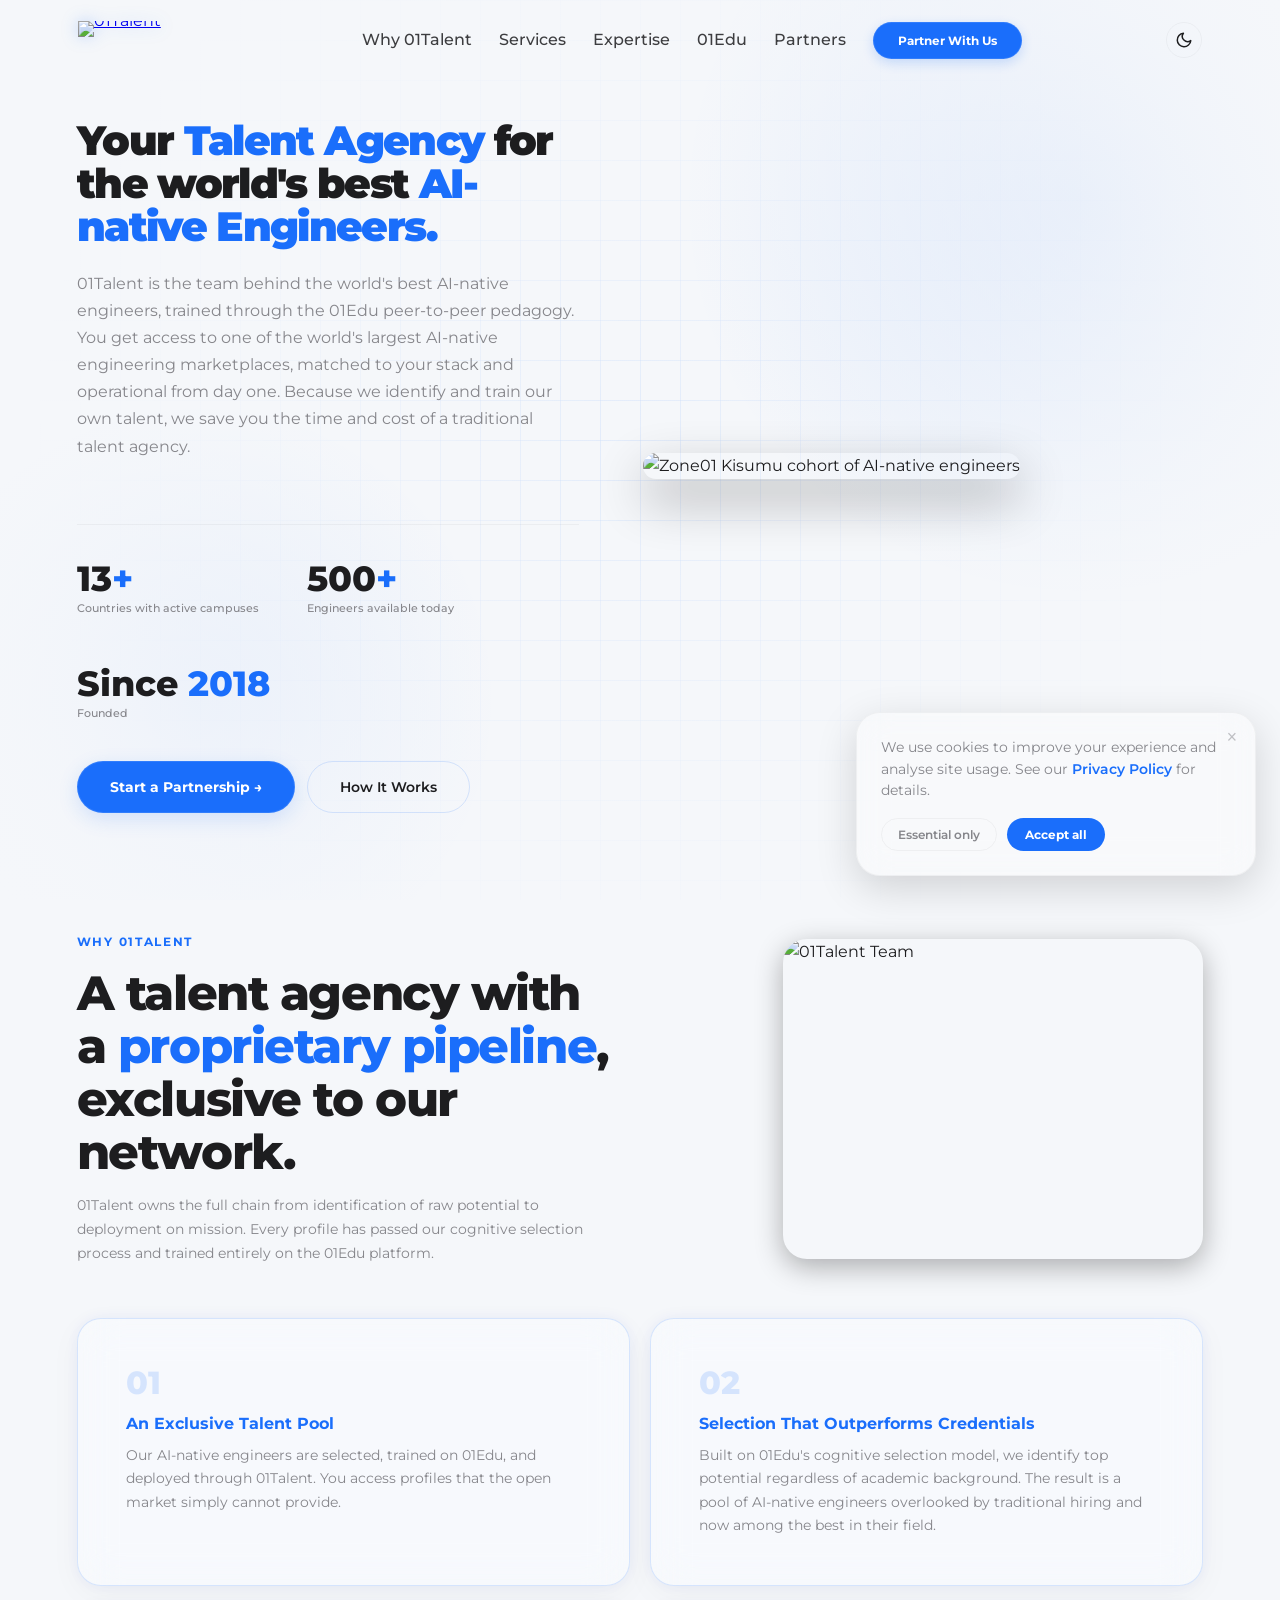
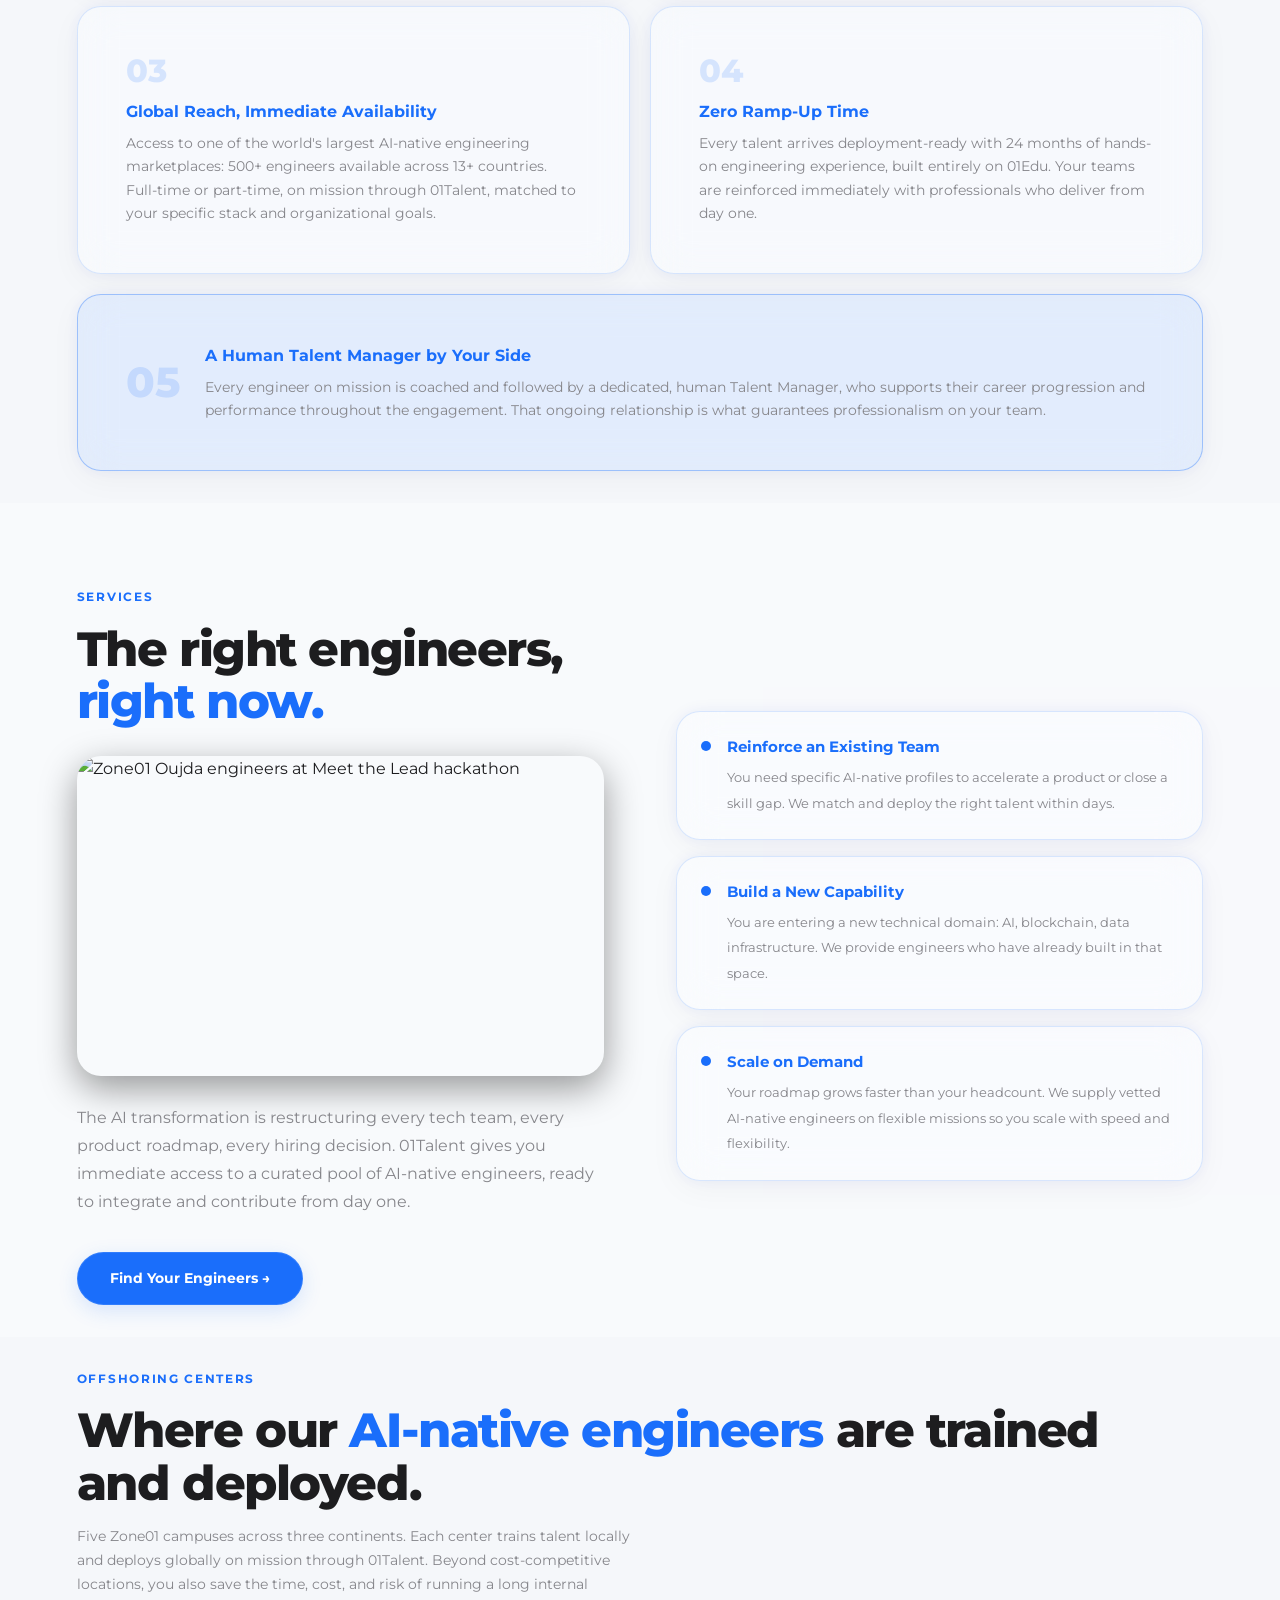
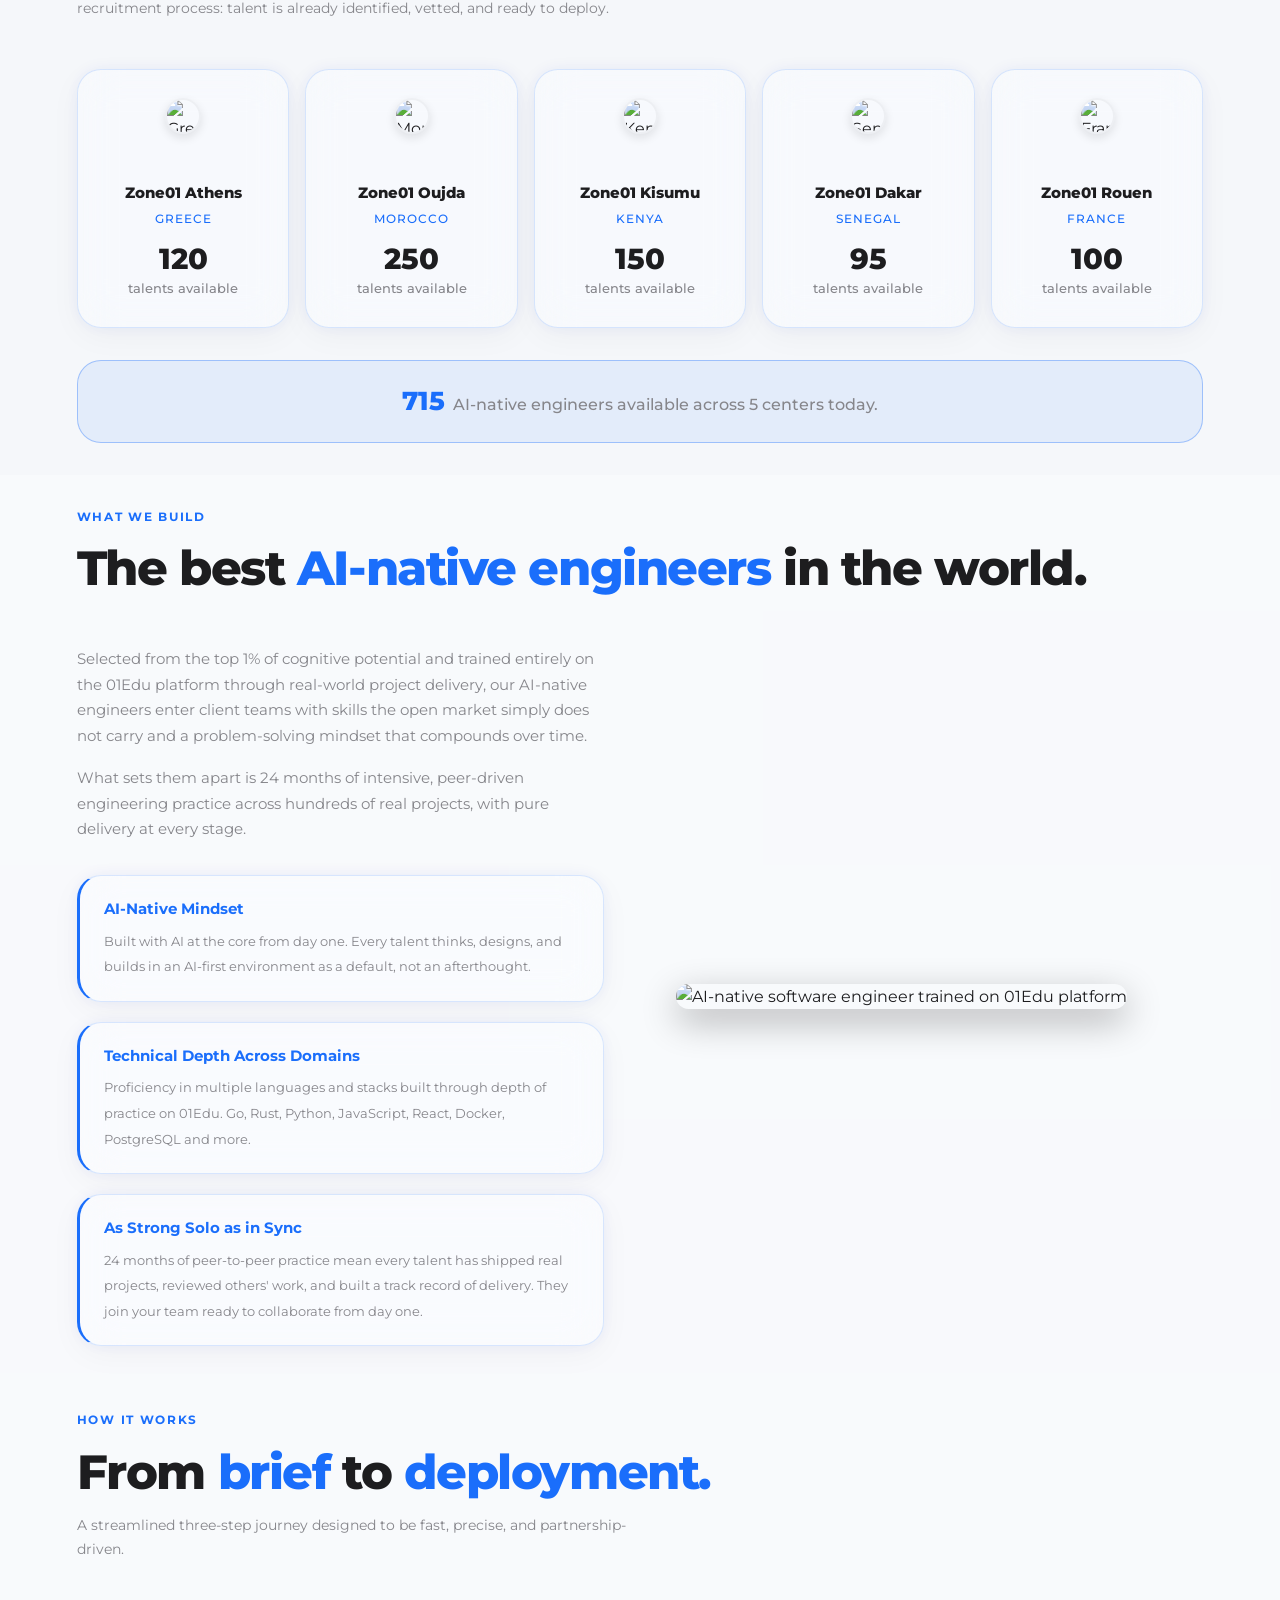
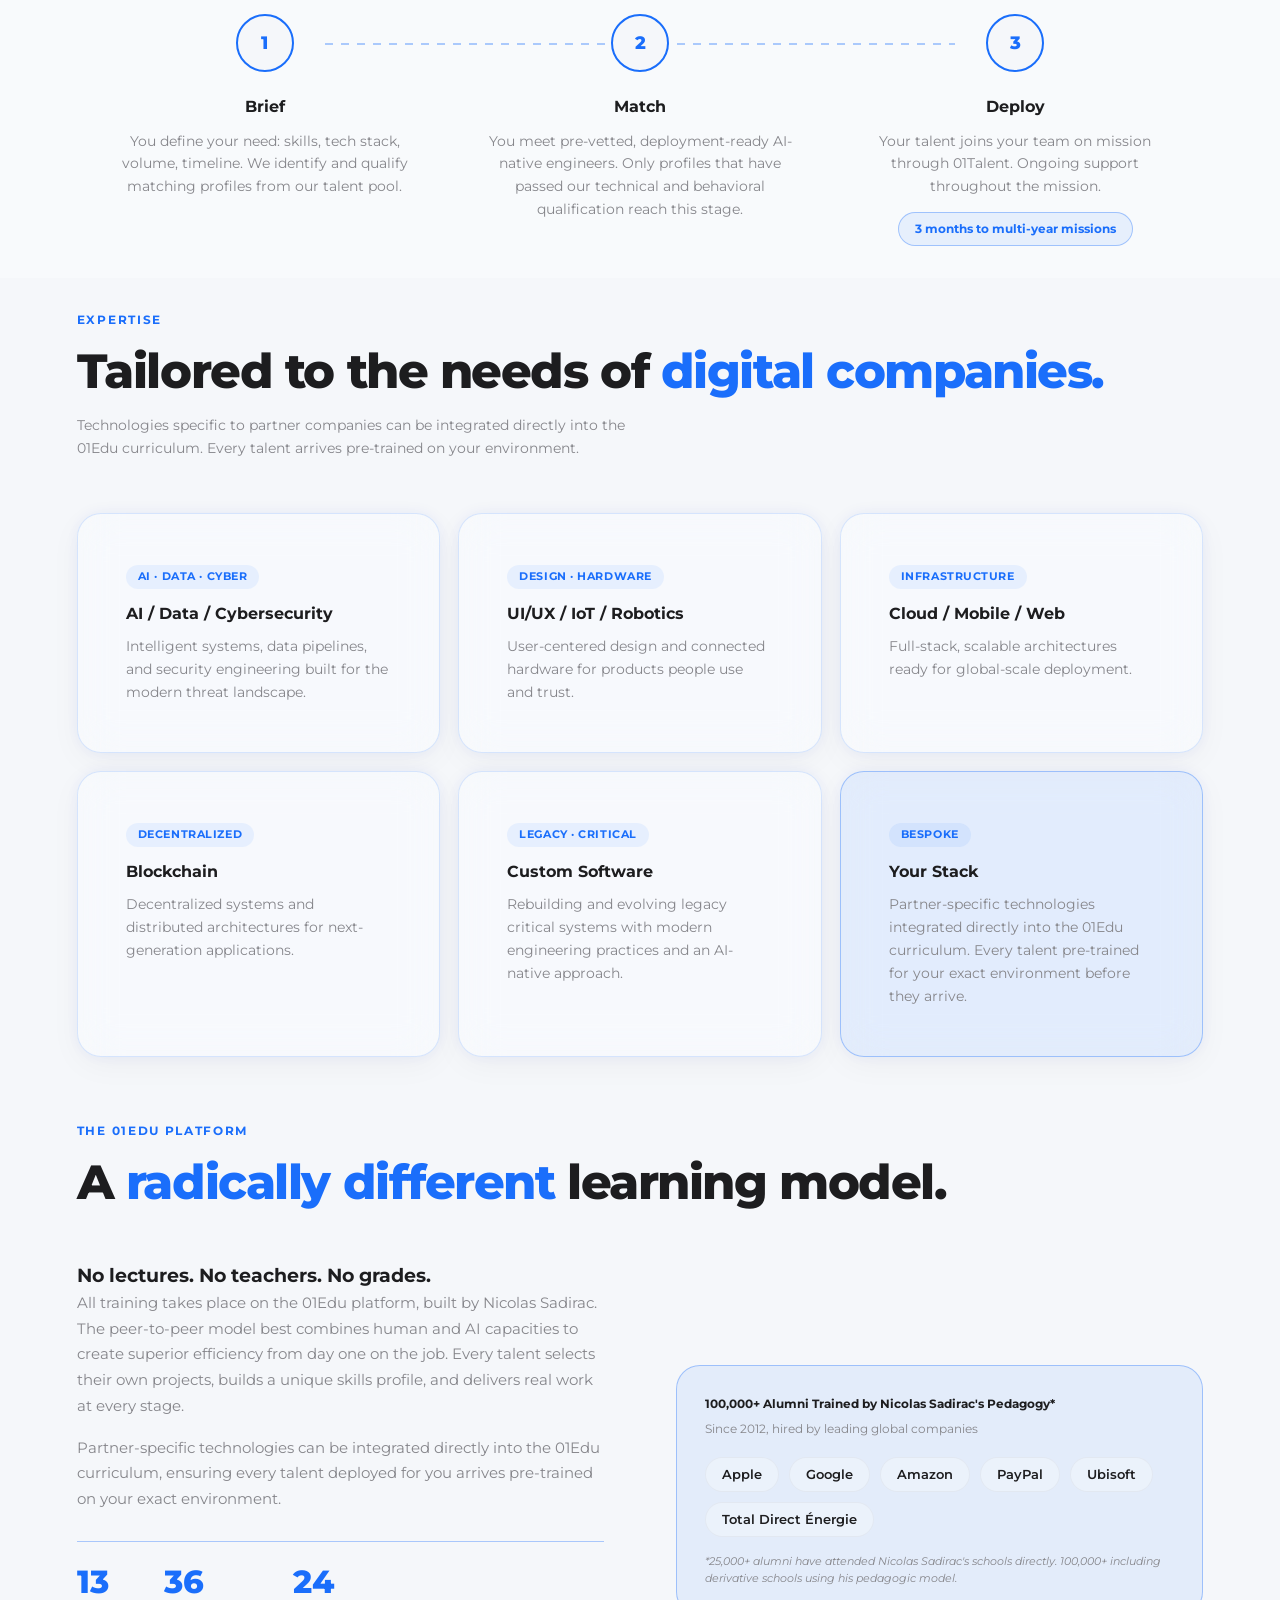
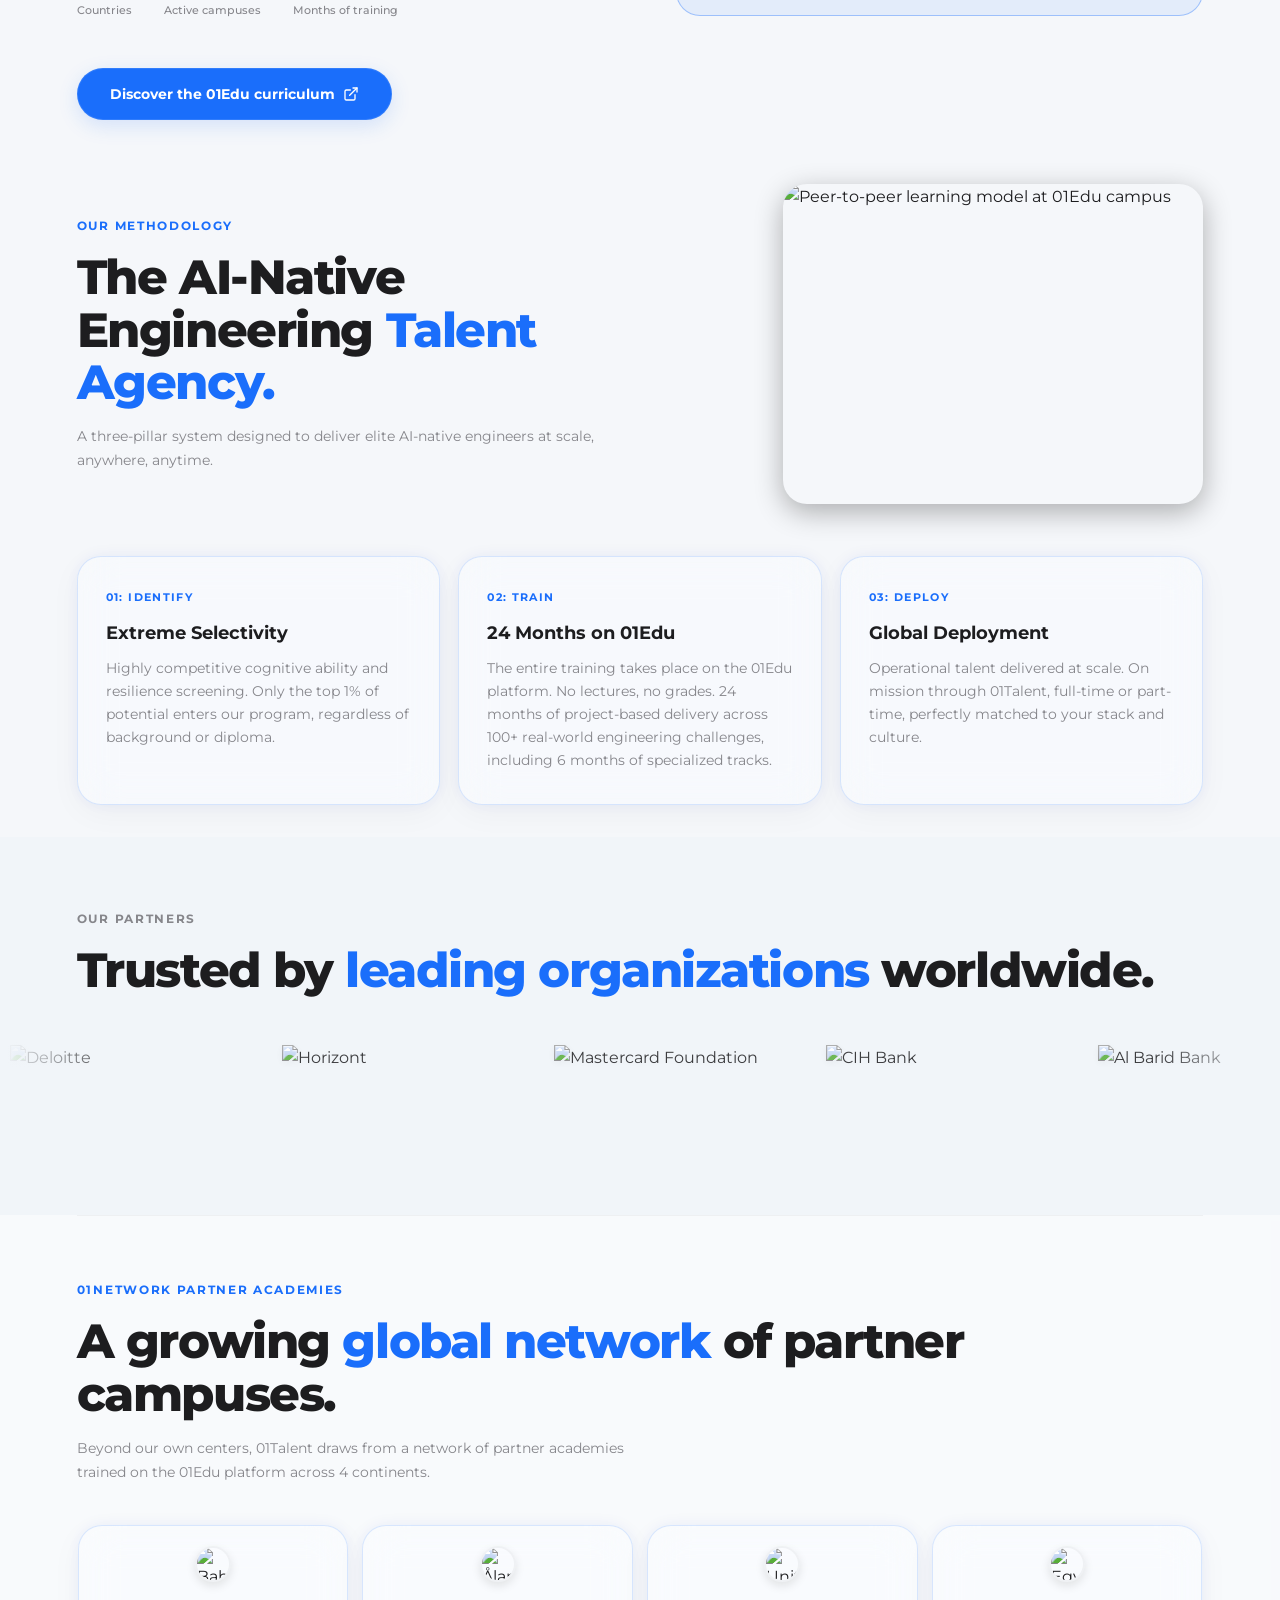
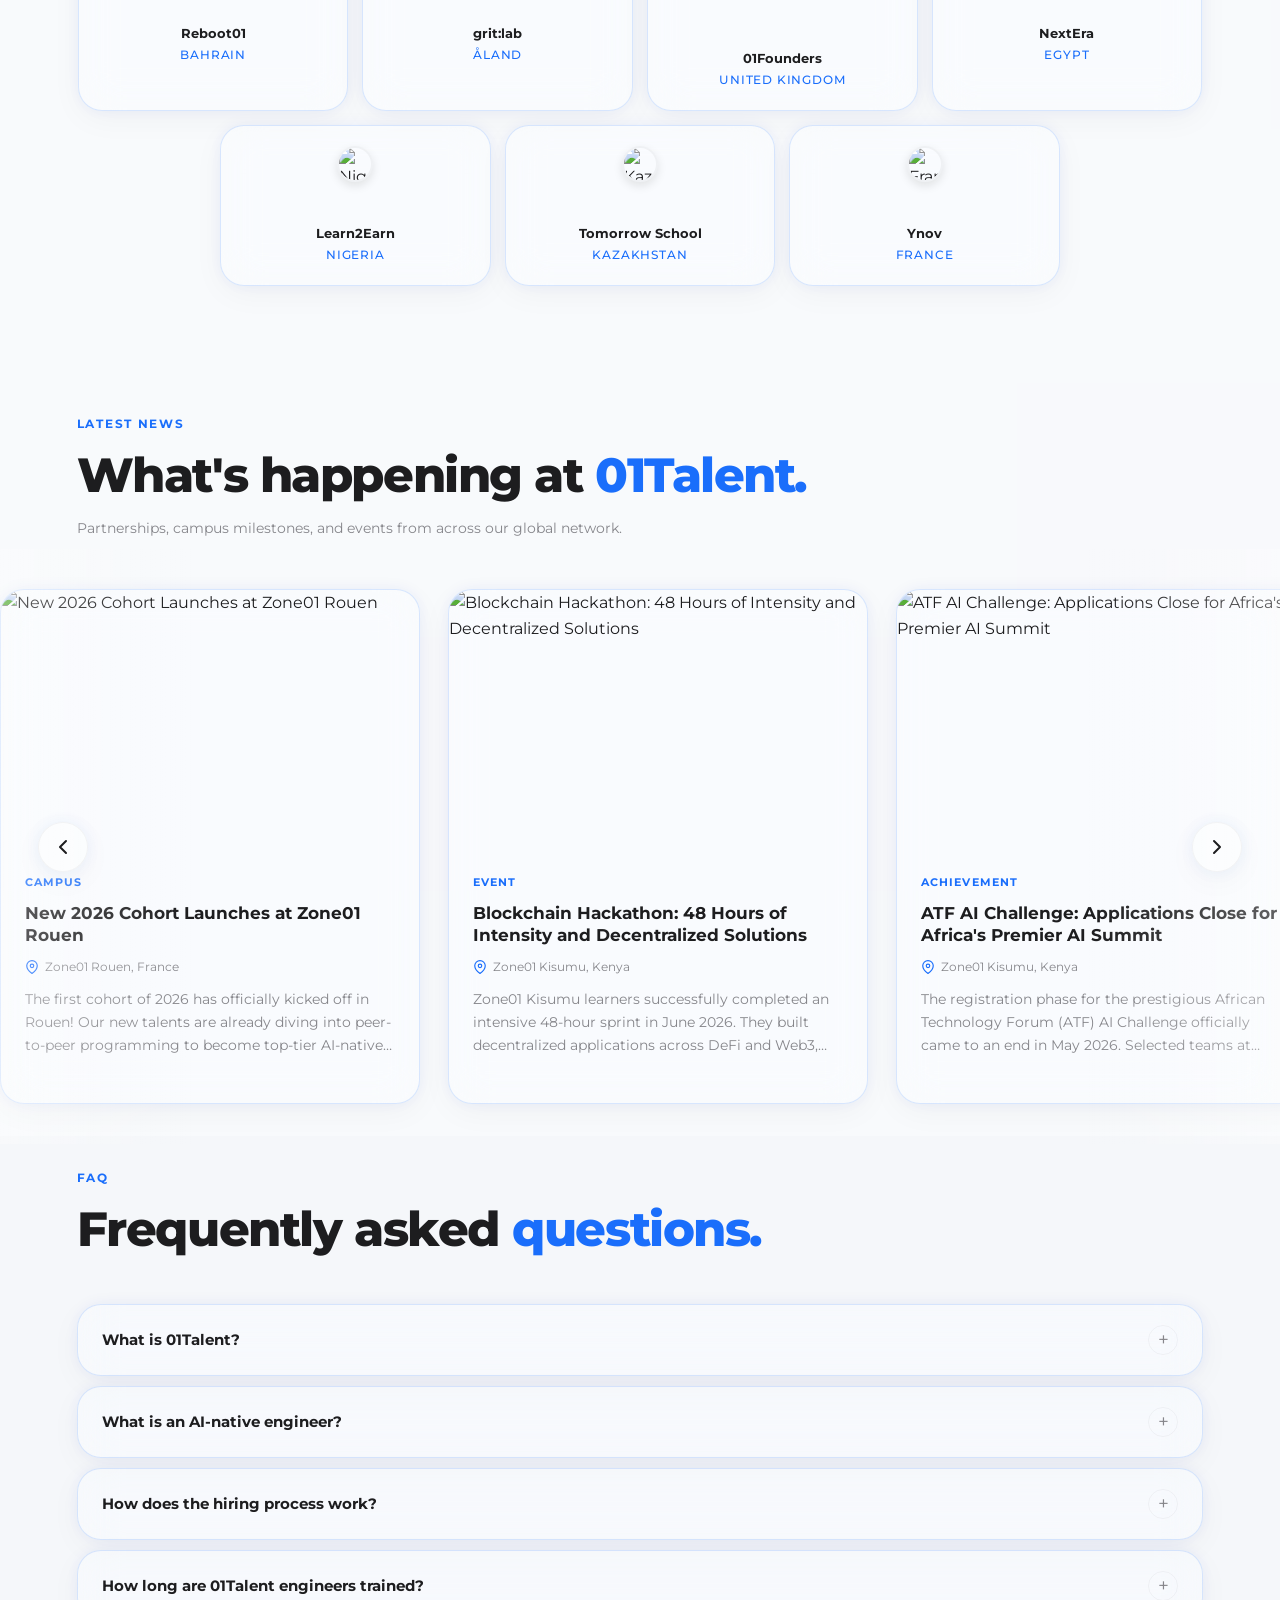
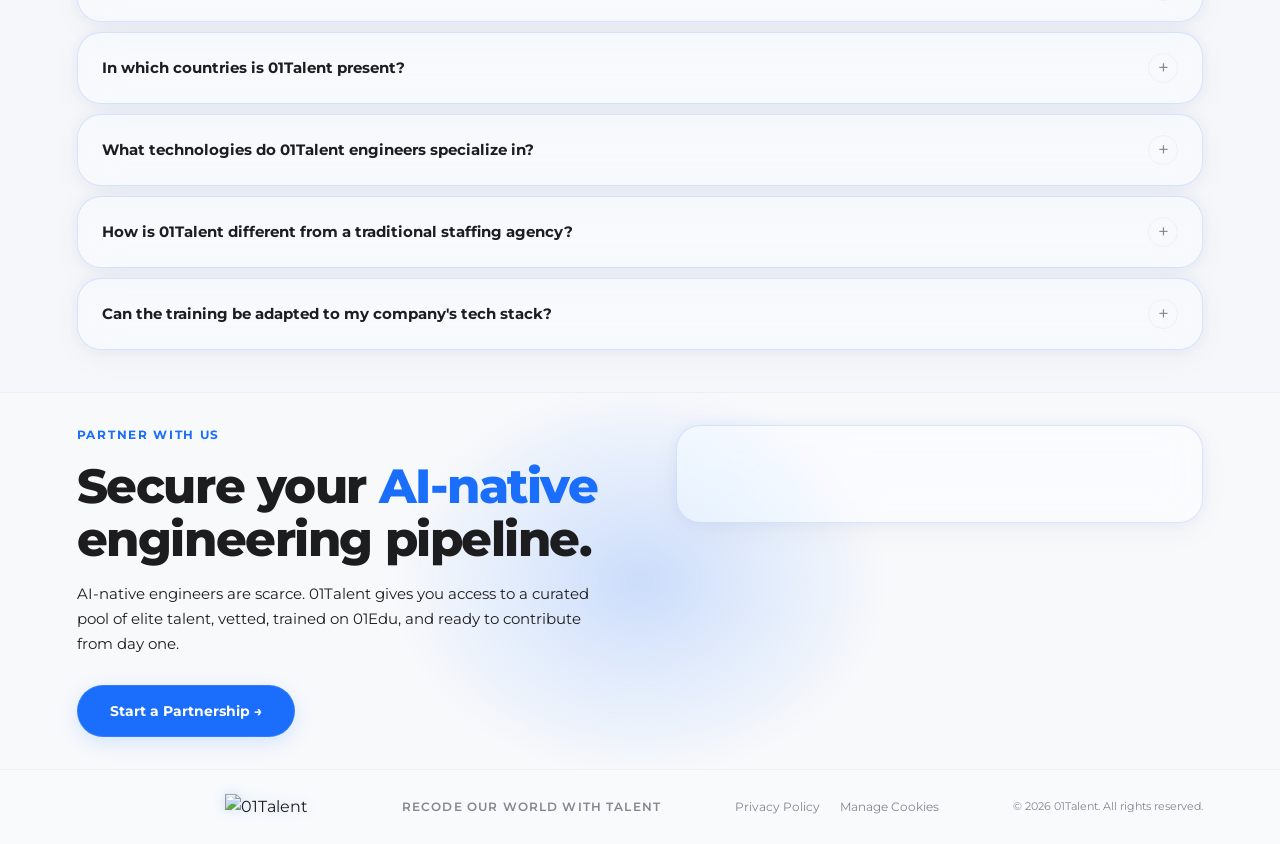
==== commit bad97b82: "fix(codebase): country/campus stats and section spacing" ====
--- a/index.html
+++ b/index.html
@@ -11,7 +11,7 @@
 
     <meta
       name="description"
-      content="01Talent connects digital companies with the world's best AI-native engineers. Trained on 01Edu across 14+ countries, 500+ engineers available today. Hire top tech talent from day one."
+      content="01Talent connects digital companies with the world's best AI-native engineers. Trained on 01Edu across 13+ countries, 500+ engineers available today. Hire top tech talent from day one."
     />
     <meta name="robots" content="index, follow" />
 
@@ -39,7 +39,7 @@
     />
     <meta
       property="og:description"
-      content="Access a curated pool of 500+ AI-native engineers, trained on 01Edu across 14+ countries. Operational from day one."
+      content="Access a curated pool of 500+ AI-native engineers, trained on 01Edu across 13+ countries. Operational from day one."
     />
     <meta
       property="og:image"
@@ -57,7 +57,7 @@
     />
     <meta
       name="twitter:description"
-      content="Access a curated pool of 500+ AI-native engineers, trained on 01Edu across 14+ countries. Operational from day one."
+      content="Access a curated pool of 500+ AI-native engineers, trained on 01Edu across 13+ countries. Operational from day one."
     />
     <meta
       name="twitter:image"
@@ -78,7 +78,7 @@
         "offers": {
           "@type": "Service",
           "name": "AI-Native Engineering Talent",
-          "description": "Hire vetted AI-native engineers across 14+ countries, available on mission and matched to your stack."
+          "description": "Hire vetted AI-native engineers across 13+ countries, available on mission and matched to your stack."
         }
       }
     </script>
@@ -238,7 +238,7 @@
           </p>
           <div class="hero-stats">
             <div>
-              <div class="stat-num">14<span>+</span></div>
+              <div class="stat-num">13<span>+</span></div>
               <div class="stat-label">Countries with active campuses</div>
             </div>
             <div>
@@ -322,7 +322,7 @@
           <div class="card-title">Global Reach, Immediate Availability</div>
           <div class="card-desc">
             Access to one of the world's largest AI-native engineering
-            marketplaces: 500+ engineers available across 14+ countries.
+            marketplaces: 500+ engineers available across 13+ countries.
             Full-time or part-time, on mission through 01Talent, matched to your
             specific stack and organizational goals.
           </div>
@@ -700,11 +700,11 @@
           </p>
           <div class="edu-stat-row">
             <div>
-              <div class="edu-stat-num">14</div>
+              <div class="edu-stat-num">13</div>
               <div class="edu-stat-label">Countries</div>
             </div>
             <div>
-              <div class="edu-stat-num">35</div>
+              <div class="edu-stat-num">36</div>
               <div class="edu-stat-label">Active campuses</div>
             </div>
             <div>
--- a/css/main.css
+++ b/css/main.css
@@ -28,7 +28,7 @@
   --glass-blur: blur(20px) saturate(180%);
 
   /* Spacing */
-  --space-section: 120px;
+  --space-section: 32px;
   --space-xs: 8px;
   --space-sm: 16px;
   --space-md: 24px;
@@ -2459,6 +2459,6 @@
 /* Large Screens */
 @media (min-width: 1800px) {
   :root {
-    --space-section: 160px;
-  }
-}
+    --space-section: 56px;
+  }
+}
